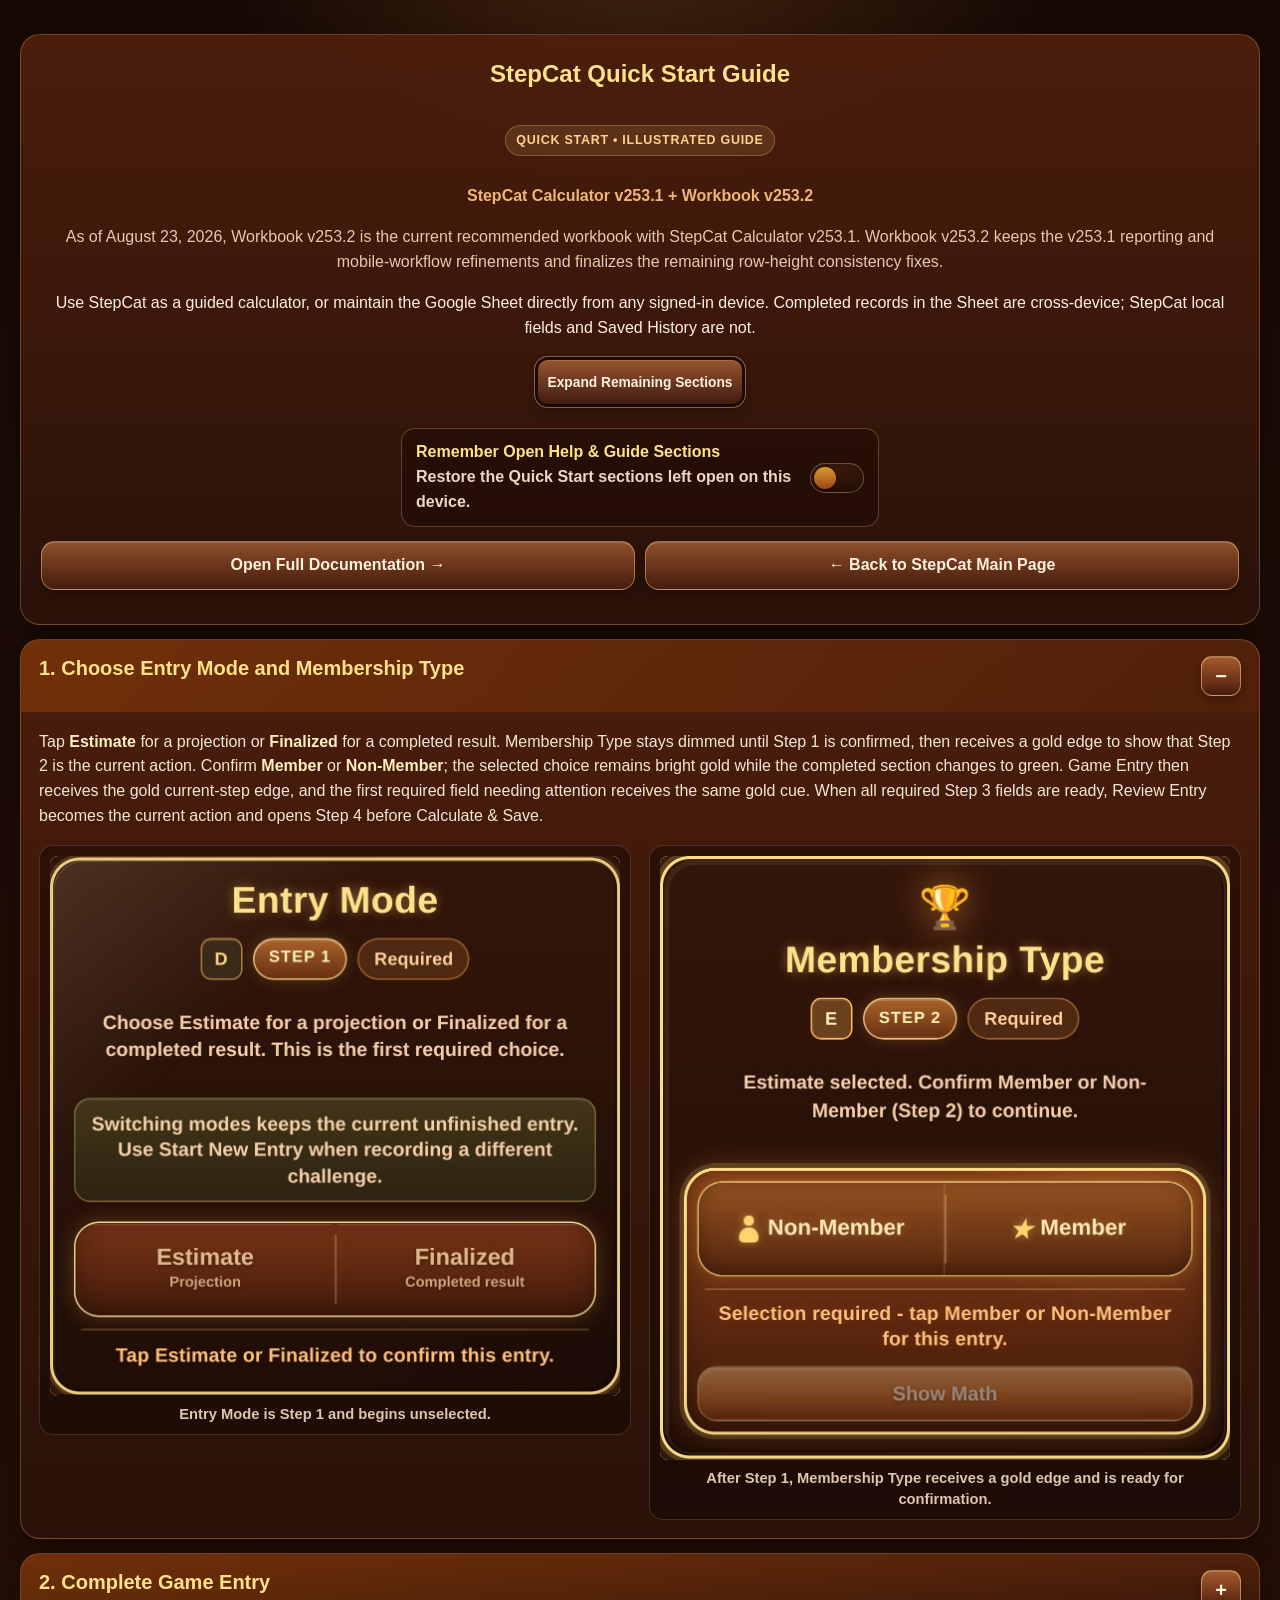
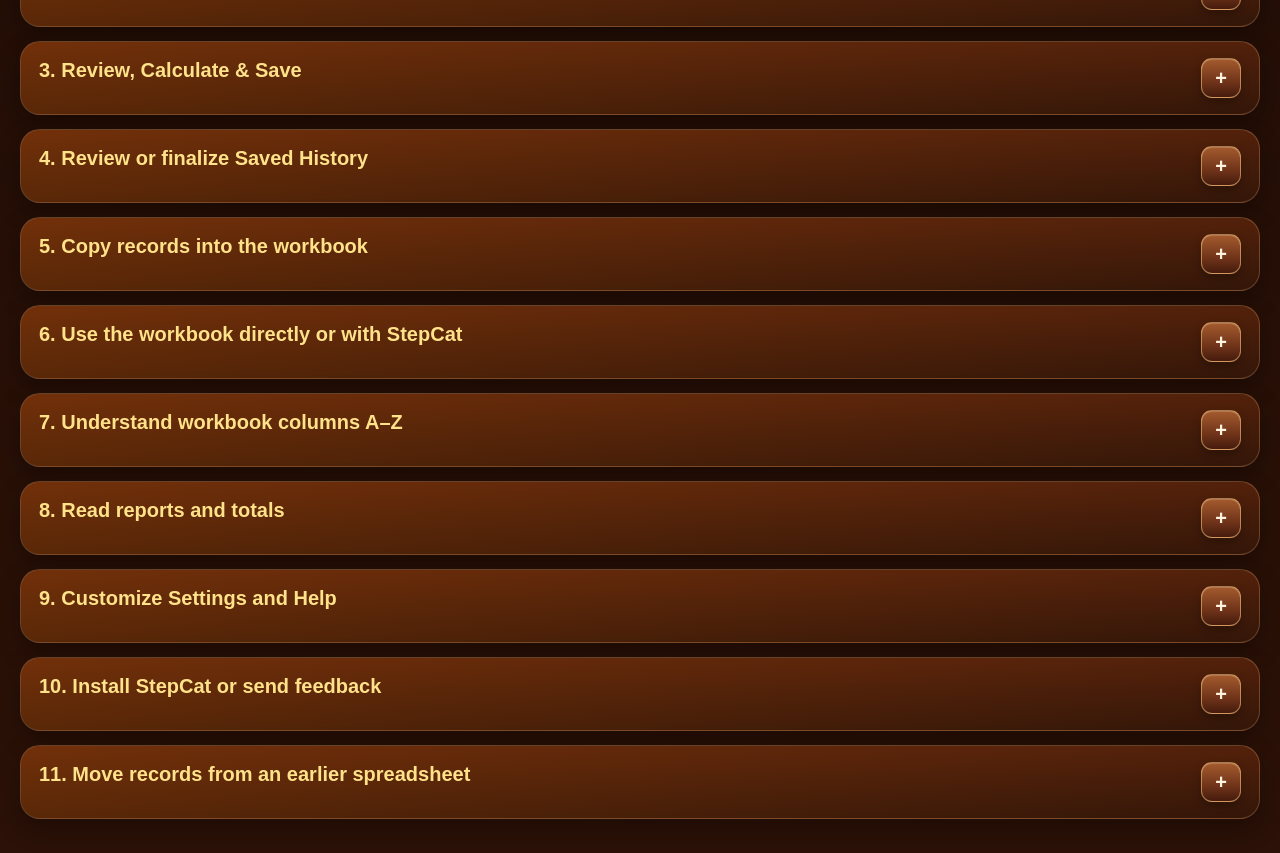
==== quick-start-guide.html @ 835cf322 "Add files via upload" ====
<!DOCTYPE html>

<html lang="en"><head><meta charset="utf-8"/><meta content="width=device-width,initial-scale=1" name="viewport"/><meta content="#1b0b05" name="theme-color"/><title>StepCat Quick Start Guide — Calculator v253.1 + Workbook v253.2</title><style>
:root{--bg:#160904;--panel:#2a1209;--panel2:#401b0b;--accent:#ff9d3c;--gold:#ffe28a;--text:#fff0df;--muted:#efd5c2;--line:rgba(255,190,120,.28);--blue:#173a61;--green:#1f6f45;--red:#7b241d}
*{box-sizing:border-box}html{scroll-behavior:smooth}body{margin:0;background:radial-gradient(circle at 50% -120px,rgba(255,157,60,.2),transparent 420px),linear-gradient(180deg,#160904,#2b1107);color:var(--text);font-family:Arial,sans-serif;line-height:1.55}.wrap{max-width:1000px;margin:auto;padding:20px}.hero,.card,.guide-section{background:linear-gradient(180deg,rgba(78,31,12,.94),rgba(42,18,9,.98));border:1px solid var(--line);border-radius:20px;margin:14px 0;box-shadow:0 10px 24px rgba(0,0,0,.3)}.hero,.card{padding:20px}.hero{text-align:center}.version{color:var(--accent);font-weight:900}.document-kind{display:inline-block;padding:5px 10px;border:1px solid rgba(255,205,135,.28);border-radius:999px;color:#ffd28d;background:rgba(255,205,135,.12);font-weight:900;text-transform:uppercase;letter-spacing:.06em;font-size:.78rem}h1,h2,h3{color:var(--gold);margin-top:0}h2{scroll-margin-top:12px}.note,.warning,.success{padding:12px 14px;border-radius:12px;margin:12px 0}.note{background:rgba(23,58,97,.72);border-left:4px solid #6fb4ff}.warning{background:rgba(123,36,29,.58);border-left:4px solid #ff8877}.success{background:rgba(31,111,69,.55);border-left:4px solid #6ed89d}.controls{display:flex;gap:10px;flex-wrap:wrap;margin:12px 0}.button,a.button{display:inline-block;border:0;border-radius:14px;padding:11px 16px;background:linear-gradient(180deg,#ffb04d,#c95b05);color:#211006;font-weight:900;text-decoration:none;cursor:pointer}.guide-section{overflow:hidden}.guide-section>summary{list-style:none;cursor:pointer;padding:16px 18px;color:var(--gold);font-weight:900;font-size:1.25rem;background:linear-gradient(90deg,rgba(201,91,5,.3),rgba(201,91,5,.06));display:flex;justify-content:space-between;gap:12px}.guide-section>summary::-webkit-details-marker{display:none}.guide-section>summary:after{content:'+';font-size:1.6rem}.guide-section[open]>summary:after{content:'−'}.section-body{padding:18px}.shots{display:grid;grid-template-columns:repeat(2,minmax(0,1fr));gap:18px;align-items:start}.shots.one{grid-template-columns:1fr}.figure{margin:0;text-align:center;background:rgba(15,6,3,.45);border:1px solid rgba(255,190,120,.18);border-radius:14px;padding:10px;break-inside:avoid}.figure img{display:block;max-width:100%;height:auto;max-height:760px;object-fit:contain;margin:auto;border-radius:8px;background:#fff}.figure.wide img{width:100%;max-height:none}.figure figcaption{margin-top:8px;color:var(--gold);font-weight:800}.toc{columns:2;column-gap:32px}.toc a{color:var(--gold)}.small{font-size:.92rem;color:var(--muted)}code{background:#140704;padding:2px 5px;border-radius:5px}table{width:100%;border-collapse:collapse;margin:12px 0}th,td{border:1px solid rgba(255,190,120,.25);padding:9px;vertical-align:top}th{background:#4a2110;color:var(--gold)}
@media(max-width:700px){.wrap{padding:12px}.hero,.card{padding:15px}.shots,.toc{grid-template-columns:1fr;columns:1}.section-body{padding:14px}.guide-section>summary{font-size:1.08rem}}
@media print{body{background:#fff;color:#211006}.wrap{max-width:none;padding:0}.hero,.card,.guide-section{background:#fff;color:#211006;border:0;box-shadow:none;border-radius:0}.guide-section{display:block;break-before:page}.guide-section>summary{background:#fff4e4;color:#9a4300}.guide-section:not([open])>.section-body{display:block}.figure{background:#fff;border-color:#bbb}.figure figcaption,h1,h2,h3{color:#9a4300}.button,.controls{display:none}.note,.warning,.success{color:#211006}.figure img{max-height:6.6in}}

.guide-progress-toggle{display:flex;align-items:center;justify-content:space-between;gap:12px;max-width:520px;margin:14px auto 0;padding:11px 14px;border:1px solid rgba(255,190,120,.28);border-radius:14px;background:rgba(30,12,6,.58);color:var(--muted);font-weight:800;text-align:left}.guide-progress-toggle input{position:absolute;opacity:0;pointer-events:none}.guide-progress-switch{position:relative;flex:0 0 54px;height:30px;border-radius:999px;background:#35180f;border:1px solid rgba(255,190,120,.32);box-shadow:inset 0 2px 5px rgba(0,0,0,.45)}.guide-progress-switch:after{content:"";position:absolute;top:3px;left:3px;width:22px;height:22px;border-radius:50%;background:linear-gradient(180deg,#ffe8a8,#df8a29);transition:left .18s ease}.guide-progress-toggle input:checked+.guide-progress-switch{background:#1f6f45}.guide-progress-toggle input:checked+.guide-progress-switch:after{left:27px}.guide-progress-label{flex:1}.guide-progress-label strong{display:block;color:var(--gold)}
</style><style id="stepcat-r50-guide-controls">.guide-control-groups{display:grid;gap:10px;margin:14px 0}.section-controls,.document-navigation{display:grid;grid-template-columns:repeat(2,minmax(0,1fr));gap:10px}.guide-control-groups .button{width:100%;color:#fff0df;text-align:center;box-shadow:inset 0 1px 0 rgba(255,255,255,.15),0 5px 11px rgba(0,0,0,.24)}.guide-control-groups .guide-action{background:linear-gradient(180deg,#b86631,#7b3c1d 60%,#54250f)}.guide-control-groups .nav-button{background:linear-gradient(180deg,#8d502b,#633018 60%,#431d0d);border:1px solid rgba(255,196,126,.48)}@media(max-width:560px){.section-controls,.document-navigation{grid-template-columns:1fr}}</style><style>.image-load-warning{padding:18px;margin:8px 0;border:1px solid #c05c36;border-radius:10px;background:#fff2e8;color:#64230e;font-weight:800;text-align:left}</style><style id="stepcat-r50-semantic-formatting">.note,.tip,.important,.warning,.success{padding:12px 14px;border-radius:12px;margin:12px 0;border-left:4px solid #6fb4ff;background:rgba(23,58,97,.72)}.tip,.important{border-left-color:#ffd66f;background:rgba(111,67,16,.48)}.warning{border-left-color:#ff8877;background:rgba(123,36,29,.58)}.success{border-left-color:#6ed89d;background:rgba(31,111,69,.55)}.note::before,.tip::before,.important::before,.warning::before,.success::before{display:block;margin:0 0 4px;font-size:10px;font-weight:900;letter-spacing:.08em;text-transform:uppercase}.note::before{content:"Information";color:#bdddff}.tip::before{content:"Tip";color:#ffe28a}.important::before{content:"Important";color:#ffe28a}.warning::before{content:"Warning";color:#ffb0a5}.success::before{content:"Success";color:#9ff0bc}.card>h2,.guide-section>summary{line-height:1.28}.section-body>p:first-child,.card>h2+p{margin-top:0}ul,ol{padding-left:1.4rem}li+li{margin-top:.35rem}</style><style id="stepcat-r50-guide-color-balance">.section-body{color:#f7e9dc}.section-body h3{color:#e9a66f;font-size:1.12rem;line-height:1.35;margin:22px 0 10px}.figure figcaption{color:#dfc5b0;font-weight:700;font-size:.92rem;line-height:1.4}.section-body p,.section-body li{color:#f5e6d8}.section-body strong{color:#fff0c2}.note strong,.tip strong,.important strong,.warning strong,.success strong{color:inherit}.release-date-note{color:#e5c9b2!important}.version{color:#eeb578!important}</style><style id="stepcat-r50-final-guide-control-polish">.section-controls{display:grid!important;grid-template-columns:1fr 1fr!important;gap:0!important;max-width:480px!important;margin:0 auto!important;padding:3px!important;border:1px solid rgba(255,196,126,.48)!important;border-radius:14px!important;background:rgba(29,12,6,.72)!important;box-shadow:inset 0 2px 5px rgba(0,0,0,.42),0 4px 9px rgba(0,0,0,.2)!important;overflow:hidden!important}.section-controls .guide-action{min-height:40px!important;padding:8px 10px!important;border-radius:10px!important;background:linear-gradient(180deg,rgb(154,84,45),rgb(98,49,29) 62%,rgb(62,29,18))!important;font-size:.86rem!important}.section-controls .guide-action+.guide-action{border-left:1px solid rgba(255,210,150,.34)!important}.guide-section>summary:after{display:grid!important;place-items:center!important;flex:0 0 38px!important;width:38px!important;height:38px!important;border:1px solid rgba(255,205,134,.54)!important;border-radius:11px!important;background:linear-gradient(180deg,rgb(164,91,45),rgb(111,51,25) 62%,rgb(69,27,13))!important;color:rgb(255,243,223)!important;font-size:20px!important;line-height:1!important;box-shadow:inset 0 1px 0 rgba(255,255,255,.17),0 4px 8px rgba(0,0,0,.26)!important}.note,.tip,.important,.warning,.success{border:3px solid!important;box-shadow:inset 0 1px 0 rgba(255,255,255,.08),inset 0 -1px 0 rgba(24,18,8,.40),0 4px 9px rgba(0,0,0,.22)!important}.note{border-color:rgb(111,180,255)!important}.tip,.important{border-color:rgb(255,214,111)!important}.warning{border-color:rgb(255,136,119)!important}.success{border-color:rgb(110,216,157)!important}@media(max-width:560px){.section-controls{grid-template-columns:1fr 1fr!important}.section-controls .guide-action{font-size:.78rem!important;padding:8px 6px!important}}</style><style id="stepcat-r50-mobile-document-containment">html,body{width:100%;max-width:100%;overflow-x:hidden}.wrap,.hero,.card,.guide-section,.section-body,.shots,.figure{min-width:0;max-width:100%}.figure img{width:auto!important;max-width:100%!important;height:auto!important}.button,.nav-button,summary,p,li,figcaption{overflow-wrap:anywhere}@media(max-width:560px){.wrap{width:100%;padding-left:10px!important;padding-right:10px!important}.figure{padding:8px!important}}</style></head><body><main class="wrap"><section class="hero"><h1>StepCat Quick Start Guide</h1><p class="document-kind">Quick Start • Illustrated Guide</p><p class="version">StepCat Calculator v253.1 + Workbook v253.2</p><p class="release-date-note">As of August 23, 2026, Workbook v253.2 is the current recommended workbook with StepCat Calculator v253.1. Workbook v253.2 keeps the v253.1 reporting and mobile-workflow refinements and finalizes the remaining row-height consistency fixes.</p><p>Use StepCat as a guided calculator, or maintain the Google Sheet directly from any signed-in device. Completed records in the Sheet are cross-device; StepCat local fields and Saved History are not.</p><div class="guide-control-groups"><div aria-label="Guide section controls" class="section-controls"><button class="button guide-action" id="expandAll">Expand Sections</button><button class="button guide-action" id="collapseAll">Collapse Sections</button></div><div aria-label="Guide navigation" class="document-navigation"><a class="button nav-button" href="/standalone">Open Full Documentation →</a><a class="button nav-button" href="/" target="_top">← Back to StepCat Main Page</a></div></div><label class="guide-progress-toggle"><span class="guide-progress-label"><strong>Remember Open Help &amp; Guide Sections</strong><span>Restore the Quick Start sections left open on this device.</span></span><input id="rememberProgress" type="checkbox"/><span aria-hidden="true" class="guide-progress-switch"></span></label></section>
<details class="guide-section" id="quick-1" open=""><summary>1. Choose Entry Mode and Membership Type</summary><div class="section-body"><p>Tap <strong>Estimate</strong> for a projection or <strong>Finalized</strong> for a completed result. Membership Type stays dimmed until Step 1 is confirmed, then receives a gold edge to show that Step 2 is the current action. Confirm <strong>Member</strong> or <strong>Non-Member</strong>; the selected choice remains bright gold while the completed section changes to green. Game Entry then receives the gold current-step edge, and the first required field needing attention receives the same gold cue. When all required Step 3 fields are ready, Review Entry becomes the current action and opens Step 4 before Calculate & Save.</p><div class="shots"><figure class="figure"><img alt="Entry Mode is Step 1 and begins unselected." src="./images/01-game-record-information.jpg?v=2532final"/><figcaption>Entry Mode is Step 1 and begins unselected.</figcaption></figure><figure class="figure"><img alt="Membership Type is Step 2 and confirms Member or Non-Member." src="./images/02-membership-confirmation.jpg?v=2532final"/><figcaption>After Step 1, Membership Type receives a gold edge and is ready for confirmation.</figcaption></figure></div></div></details><details class="guide-section" id="quick-2"><summary>2. Complete Game Entry</summary><div class="section-body"><p>Step 3 keeps the familiar labeled inputs while reducing phone scrolling. Type only the values shown on the game platform; no field names, tab characters, or specially formatted text are required.</p><ul><li><strong>Game Details:</strong> Game Name, Start Date, End Date, Payment / Record Type, Notes, and Copied Date Format.</li><li><strong>Calculation Information:</strong> Gross Pot, Entry Fee, Eligible Players, and Total Players.</li><li><strong>Final Result:</strong> Final Earned / Chips and Disqualified status for Finalized entries. Estimates require no final amount.</li></ul><p class="note">These are subsections of Step 3, not additional numbered workflow steps. A subsection stays open while you work. StepCat does not automatically scroll or open the keyboard as you make Step 1 and Step 2 choices. Choose Continue when you are ready to collapse the current subsection and open the next one. Normal progression changes the visible section in place without automatically scrolling or opening the keyboard. Use the <strong>Guided Sections | Show All Fields</strong> switch whenever you want every Step 3 field visible together. Continue buttons appear only in Guided Sections; Show All Fields uses scrolling and Review Entry as the next action.</p><div class="shots"><figure class="figure"><img alt="Game Details filled with a current Estimate example." src="./images/03-filled-record-details.jpg?v=2532final"/><figcaption>Game Details with current dates, record type, and copy format.</figcaption></figure><figure class="figure"><img alt="Calculation Information filled for the same Estimate example." src="./images/04-calculation-information.jpg?v=2532final"/><figcaption>Calculation Information for the same Estimate.</figcaption></figure></div><h3>Finalized entries: complete Final Result</h3><p>In Finalized mode, the disqualification control appears immediately before Final Earned / Chips. It uses three explicit states: dim gray when unavailable, muted amber when available but off, and red when Disqualified is selected. Turning it on sets Final Earned to 0.00 and locks the field until switched off.</p><div class="shots"><figure class="figure"><img alt="Finalized status control and required Final Earned field." src="./images/05-final-earned-requirement.jpg?v=2530r16"/><figcaption>Finalized status control and required Final Earned field.</figcaption></figure><figure class="figure"><img alt="Final Earned entered for a normal finalized result." src="./images/07-final-earned-entered.jpg?v=2530r16"/><figcaption>Final Earned entered for a normal finalized result.</figcaption></figure></div></div></details><details class="guide-section" id="quick-3"><summary>3. Review, Calculate &amp; Save</summary><div class="section-body"><p>When the required Step 3 values are ready, choose <strong>Review Entry</strong>. Step 4 presents Entry Mode, Membership Type, Game Details, Calculation Information, Final Result together, including Notes and Copied Date Format before anything is saved. Opening the review does not automatically focus a field or open the mobile keyboard.</p><p>Choose <strong>Edit</strong> beside any review group to return to the exact Step 3 subsection. Choose <strong>Continue Editing</strong> to close the review without saving and return to Game Entry.</p><p class="note">Calculate &amp; Save appears inside the review so a Saved History record is not created until the user has inspected the completed entry.</p><h3>Calculate, save, or begin a new entry</h3><p>After reviewing Step 4, choose <strong>Calculate &amp; Save</strong> to validate the entry and store one result. A successful save keeps the completed fields visible for review during the current session while removing them from unfinished-draft recovery. Use <strong>View Saved Result</strong> to open the newest history card, <strong>Undo Last Save</strong> to remove that newest record, or <strong>Start New Entry</strong> when you are ready to reset the form.</p><p>Use <strong>Clear Game Entry</strong> at the bottom of Step 3 when needed. <strong>Restore Cleared Fields</strong> appears in the same location after clearing.</p><p class="note"><strong>Device storage:</strong> StepCat Saved History, settings, and unfinished fields remain in the current browser/device and do not transfer automatically.</p><div class="shots one"><figure class="figure"><img alt="Review Entry and Calculate and Save reference." src="./images/08-calculate-and-save.jpg?v=2532final"/><figcaption>Review Entry appears before Calculate &amp; Save.</figcaption></figure></div></div></details><details class="guide-section" id="quick-4"><summary>4. Review or finalize Saved History</summary><div class="section-body"><p>Estimate cards show projected earnings while Accounting Result and ROI remain N/A. Each record receives a permanent non-editable <strong>SC-####</strong> Record ID. History cards use green for Profit, amber for Draw, red for Loss or Disqualification, blue for Estimate, and teal for Free Game results. The Result Color Guide beside Saved History writes out the same key, and every card also names its result. Tap <strong>Finalize This Estimate</strong> when the game ends; StepCat updates that same record and keeps its ID and history position.</p><div class="shots"><figure class="figure"><img alt="Estimate card with projection and Finalize This Estimate." src="./images/09-newest-saved-result.jpg?v=2530r16"/><figcaption>Estimate card with projection and Finalize This Estimate.</figcaption></figure><figure class="figure"><img alt="Finalize This Estimate dialog." src="./images/27-finalize-this-estimate.jpg?v=2530r16"/><figcaption>Finalize This Estimate dialog.</figcaption></figure><figure class="figure"><img alt="The same history record updated to Finalized." src="./images/10-saved-history-card.jpg?v=2530r16"/><figcaption>The same history record updated to Finalized.</figcaption></figure></div></div></details><details class="guide-section" id="quick-5"><summary>5. Copy records into the workbook</summary><div class="section-body"><p><strong>The calculator is optional.</strong> The Google Sheet can be maintained directly on a phone, tablet, or computer. Enter or paste A–M, leave N–Z untouched, and the workbook calculates its own results and reports.</p><p class="note"><strong>Switching devices:</strong> open the same Google Sheet through the same Google account. Only records already entered in the Sheet are available on the other device; an unfinished StepCat form and local Saved History are not transferred.</p><p>Tap <strong>Copy This Sheet Row</strong>, open Game Records, select the first empty cell in column A, and paste. Copy All Sheet Rows transfers all saved A–M records without a header row because row 4 already contains workbook headers.</p><div class="shots"><figure class="figure"><img alt="Copy This Sheet Row and Finalize This Estimate actions." src="./images/11-copy-sheet-row.jpg?v=2530r16"/><figcaption>Copy This Sheet Row and Finalize This Estimate actions.</figcaption></figure><figure class="figure"><img alt="Copy confirmation and Saved History context." src="./images/12-sheet-row-copied.jpg?v=2530r16"/><figcaption>Copy confirmation and Saved History context.</figcaption></figure><figure class="figure"><img alt="Saved History copy guidance followed by Restore History and Clear History maintenance controls." src="./images/33-saved-history-actions.jpg?v=2530r16"/><figcaption>Copy All Sheet Rows remains primary; Restore History and Clear History follow the copy guidance.</figcaption></figure></div><p class="warning"><strong>Paste in A–M only.</strong> Never overwrite formula columns N–Z.</p></div></details><details class="guide-section" id="quick-6"><summary>6. Use the workbook directly or with StepCat</summary><div class="section-body"><p><strong>Use one Google Sheets copy:</strong> open Workbook v253.2 from Help &amp; Resources, make your own editable copy if desired, then open that same Sheet from any device signed into the same Google account. Workbook v253.2 is self-contained and can be used with or without StepCat.</p><p>The workbook uses the app palette while preserving spreadsheet cues: pale gold/cream for user input, blue-gray for protected formulas, green for Profit, gray for Draw, blue for Estimate, yellow for Free Game, and red for losses or warnings.</p><div class="shots"><figure class="figure wide"><img alt="Upper Instructions sheet with consistent coded rows." src="./images/13-workbook-instructions.jpg?v=2532final"/><figcaption>Upper Instructions sheet with consistent coded rows.</figcaption></figure><figure class="figure wide"><img alt="Carryover alternative section in the lower Instructions sheet." src="./images/13-workbook-instructions-lower.jpg?v=2532final"/><figcaption>Lower Instructions sheet showing the Carryover alternative and its safeguards.</figcaption></figure></div></div></details><details class="guide-section" id="quick-7"><summary>7. Understand workbook columns A–Z</summary><div class="section-body"><p>Enter or paste records in <strong>A–M</strong>. Protected formulas calculate <strong>N–Z</strong> automatically. The workbook has 500 active record positions, normally rows 5–504. On mobile, you may insert a whole worksheet row where a record belongs and enter or paste A–M; the red boundary moves down temporarily. Afterward, delete the same number of unused blank rows immediately above the boundary so it returns to row 505. Never delete the red boundary itself. This direct-entry workflow is the workbook's normal independent operating mode; StepCat simply prepares the same A–M inputs for you. For special rows, use <strong>Free Game / Chips</strong> or <strong>Subscription / Membership Fee</strong> in Payment / Record Type.</p><div class="shots"><figure class="figure wide"><img alt="Game Records input columns A–M." src="./images/14-game-records-top.jpg?v=2532final"/><figcaption>Game Records input columns A–M.</figcaption></figure><figure class="figure wide"><img alt="Protected formula columns N–Z." src="./images/16-formula-columns.jpg?v=2532final"/><figcaption>Protected formula columns N–Z.</figcaption></figure><figure class="figure wide"><img alt="Record Review with clear Complete or Needs Info status." src="./images/17-record-review-totals.jpg?v=2530r16"/><figcaption>Record Review with clear Complete or Needs Info status.</figcaption></figure></div></div></details><details class="guide-section" id="quick-8"><summary>8. Read reports and totals</summary><div class="section-body"><p>Summary gives exact Profit, Draw, and Disqualified counts, excludes subscriptions from Games by Result, and tracks membership fees separately. Game Comparisons separates completed paid games from Estimates, Free Games, and subscriptions. Best Results now shows meaningful high/low and record extremes for profit, positive ROI, elimination rate, challenge length, player fields, Gross Pot, and Free Game chips; genuine 0% elimination rates are eligible.</p><div class="shots"><figure class="figure wide"><img alt="Summary dashboard with exact counts and financial totals." src="./images/20-summary.jpg?v=2532final"/><figcaption>Summary dashboard with exact counts and financial totals.</figcaption></figure><figure class="figure wide"><img alt="Exact Games by Result tally." src="./images/21-summary-tally.jpg?v=2532final"/><figcaption>Exact Games by Result tally.</figcaption></figure><figure class="figure wide"><img alt="Member vs Non-Member performance with separate non-game counts." src="./images/22-game-comparisons.jpg?v=2530r16"/><figcaption>Member vs Non-Member performance with separate non-game counts.</figcaption></figure><figure class="figure wide"><img alt="Best Results with readable blank states." src="./images/23-best-results.jpg?v=2532final"/><figcaption>Best Results with readable blank states.</figcaption></figure></div></div></details><details class="guide-section" id="quick-9"><summary>9. Customize Settings and Help</summary><div class="section-body"><p>Each Quick Explanation header includes a short helper line, followed by Expand All and Collapse All controls. Settings changes save automatically. Restore Defaults replaces saved preferences with StepCat’s original settings, including Haptic Feedback set to Low. It does not delete Saved History, current entry information, or spreadsheet records. Section Display, Starting State, Entry Preferences, Help &amp; Guides, Haptic Feedback, and Help &amp; Feedback are grouped separately. Every setting that needs explanation includes an information button. Informational popups use one large Close button. Default-open settings apply when StepCat starts or refreshes without overriding a drawer the user manually opened or collapsed during the current session. Help also explains that StepCat data is device-local and that the Google Sheet is the cross-device record.</p><div class="shots"><figure class="figure"><img alt="Settings Page Sections and Starting State." src="./images/24-settings-page-sections.jpg?v=2532final"/><figcaption>Page Sections &amp; Starting State controls.</figcaption></figure><figure class="figure"><img alt="Settings Entry Preferences and safeguards." src="./images/24-settings-panel.jpg?v=2532final"/><figcaption>Entry Preferences includes Remember Game Entry Layout.</figcaption></figure><figure class="figure"><img alt="Settings Help and Guides, Haptic Feedback, and Restore Defaults." src="./images/24-settings-lower.jpg?v=2532final"/><figcaption>Help &amp; Guides, Haptic Feedback, and Restore Defaults.</figcaption></figure><figure class="figure"><img alt="Quick Explanations overview." src="./images/25-help-main.jpg?v=2532final"/><figcaption>Quick Explanations overview.</figcaption></figure><figure class="figure"><img alt="Help and Resources Guides and Workbook controls." src="./images/26-help-guides-downloads.jpg?v=2532final"/><figcaption>Guides &amp; Workbook, including the current Google Sheets copy and downloadable guides.</figcaption></figure></div></div></details><details class="guide-section" id="quick-10"><summary>10. Install StepCat or send feedback</summary><div class="section-body"><p>Write Feedback is available in the main-page footer, Settings, and Help. The compact Install StepCat prompt reports whether installation is available. Don’t Show Again saves that choice on the current browser and device; Show Installation Prompt in Settings restores it. Installed-app mode keeps the prompt hidden. Its mahogany-brown information button opens a compact dialog explaining Add to Home Screen and shortcut alternatives. Use the large Close button to return to the same place on the main page. Installation must be tested from the hosted page. Feedback prepares a message for the user’s email app.</p><div class="shots"><figure class="figure"><img alt="State-aware Install StepCat card with contextual information." src="./images/28-install-stepcat-card.jpg?v=2530r16"/><figcaption>State-aware Install StepCat card with contextual information.</figcaption></figure><figure class="figure"><img alt="Compact Install information dialog with one large Close control." src="./images/34-install-information-dialog.jpg?v=2530r16"/><figcaption>Close the compact Install information dialog to remain on the main page.</figcaption></figure><figure class="figure"><img alt="Android Chrome installation or shortcut menu." src="./images/29-android-chrome-install-menu.jpg?v=2530r16"/><figcaption>Android Chrome installation or shortcut menu.</figcaption></figure><figure class="figure"><img alt="Android installation confirmation." src="./images/31-android-install-dialog.jpg?v=2530r16"/><figcaption>Android installation confirmation.</figcaption></figure><figure class="figure"><img alt="StepCat installed on an Android home screen." src="./images/32-stepcat-home-screen-icon.jpg?v=2530r16"/><figcaption>StepCat installed on an Android home screen.</figcaption></figure><figure class="figure"><img alt="Feedback dialog." src="./images/18-feedback-dialog.jpg?v=2530r16"/><figcaption>Feedback dialog.</figcaption></figure><figure class="figure"><img alt="Prepared feedback email." src="./images/19-feedback-email-prepared.jpg?v=2530r16"/><figcaption>Prepared feedback email.</figcaption></figure></div></div></details><details class="guide-section" id="quick-11"><summary>11. Move records from an earlier spreadsheet</summary><div class="section-body"><p>Copy from <strong>A5 through your last actual record row</strong> and paste into <strong>A5</strong> of Workbook v253.2. For example, if row 198 is your last record, copy <strong>A5:M198</strong>. You do not need to copy unused yellow rows down to the red boundary. Include any blank rows that occur between existing records so their order is preserved. Existing records do not need to be retyped.</p><p><strong>Computer:</strong> use Paste special → Values only. <strong>Phone or tablet:</strong> regular Paste is acceptable when only A–M are copied. Minor appearance differences can be corrected later.</p><p class="warning">Do not copy N–Z, headers, entire rows, entire sheets, reports, or charts.</p><div class="shots one"><figure class="figure"><img alt="Previous v253.1 What’s New release notice, retained as a layout reference." src="./images/whats-new-v2531-expanded.jpg?v=2532final"/><figcaption>The August 23 Workbook v253.2 update finalizes the workbook while preserving the v253.1 reporting and mobile-workflow changes.</figcaption></figure></div><div class="shots one"><figure class="figure"><img alt="Move Existing Records dialog with A5:M transfer guidance." src="./images/35-move-existing-records.jpg?v=2532final"/><figcaption>Previous v253.1 Move Existing Records screenshot shown for control/layout reference; the current dialog points to Workbook v253.2 and keeps the same A5:M safety rule.</figcaption></figure></div><h3>Release Note</h3><p><strong>As of August 23, 2026, Workbook v253.2 is recommended with StepCat Calculator v253.1.</strong> It retains the August 11 row/formula safeguards and adds the documented mobile boundary workflow, shorter special record labels, alignment refinements, and expanded Best Results reporting. <strong>Earlier corrected workbooks can continue to perform the core calculations, so migration is not mandatory solely because Workbook v253.2 exists.</strong></p><p>If your workbook predates the August 11 corrections, shows formula/reference problems, or you want the finalized v253.2 presentation, open Workbook v253.2 and transfer A5:M only through the last actual record row. Unused yellow rows down to the red boundary do not need to be copied. No Carryover is needed merely to update; use Carryover only when all 500 active record positions are actually filled.</p><p><strong>Cross-device note:</strong> the workbook may be maintained directly through Google Sheets. StepCat itself does not synchronize Saved History or unfinished fields between devices.</p></div></details></main><script id="stepcat-guide-image-check">(function(){function mark(img){img.style.display="none";var box=document.createElement("div");box.className="image-load-warning";box.textContent="Illustration could not be loaded. Re-upload the complete images folder beside index.html, then refresh this guide.";img.parentNode.insertBefore(box,img.nextSibling);}document.querySelectorAll("img").forEach(function(img){img.addEventListener("error",function(){mark(img);},{once:true});});})();</script><script>(function(){
  const details=[...document.querySelectorAll('.guide-section')];
  const remember=document.getElementById('rememberProgress');
  const progressKey='stepcat_quick_guide_progress_v253';
  const settingsKey='stepcat_clean_settings';
  function readSettings(){try{return Object.assign({},JSON.parse(localStorage.getItem(settingsKey)||'{}'));}catch(e){return {};}}
  function rememberEnabled(){return readSettings().rememberGuideProgress===true;}
  function saveSetting(enabled){const settings=readSettings();settings.rememberGuideProgress=!!enabled;try{localStorage.setItem(settingsKey,JSON.stringify(settings));}catch(e){}}
  function saveOpenSections(){try{if(rememberEnabled())localStorage.setItem(progressKey,JSON.stringify(details.filter(d=>d.open).map(d=>d.id)));else localStorage.removeItem(progressKey);}catch(e){}}
  try{remember.checked=rememberEnabled();if(remember.checked){const ids=JSON.parse(localStorage.getItem(progressKey)||'[]');details.forEach(d=>d.open=ids.includes(d.id));}}catch(e){}
  const toggleAll=document.getElementById('expandAll');
  const oldCollapse=document.getElementById('collapseAll');
  if(oldCollapse)oldCollapse.remove();
  toggleAll.id='toggleAllSections';
  const controls=toggleAll.closest('.section-controls');if(controls)controls.style.setProperty('grid-template-columns','1fr','important');
  const group=toggleAll.closest('.guide-control-groups'),nav=group&&group.querySelector('.document-navigation'),rememberLabel=remember.closest('.guide-progress-toggle');
  if(group&&nav&&rememberLabel)group.insertBefore(rememberLabel,nav);
  if(nav){const back=[...nav.querySelectorAll('a')].find(a=>a.getAttribute('href')==='./index.html');if(back)nav.insertBefore(back,nav.firstElementChild);}
  function syncToggle(){const openCount=details.filter(d=>d.open).length;const allOpen=openCount===details.length;toggleAll.textContent=allOpen?'Collapse All Sections':(openCount?'Expand Remaining Sections':'Expand All Sections');toggleAll.setAttribute('aria-pressed',allOpen?'true':'false');}
  details.forEach(d=>d.addEventListener('toggle',()=>{saveOpenSections();syncToggle();}));
  remember.addEventListener('change',()=>{saveSetting(remember.checked);saveOpenSections();});
  toggleAll.onclick=()=>{const allOpen=details.every(d=>d.open);details.forEach(d=>d.open=!allOpen);saveOpenSections();syncToggle();};
  if(location.hash){const t=document.querySelector(location.hash);if(t&&t.tagName==='DETAILS')t.open=true;}
  syncToggle();
})();</script>
<script id="stepcat-offline-installation-guide-note">
document.addEventListener("DOMContentLoaded",function(){
  const section=document.querySelector("#quick-10 .section-body");
  if(!section||section.querySelector(".offline-installation-note"))return;
  const note=document.createElement("p");
  note.className="note offline-installation-note";
  note.innerHTML="<strong>Offline use:</strong> Install StepCat while connected. After the initial download, the calculator, Saved History, Settings, Help, and cached guides load from the device. Internet is still required for installation and updates, Google Sheets, file downloads, feedback email, and external links. When online, the browser may briefly check for an update. Saved History remains device-local and can be removed by clearing app or site data, so add completed records to the Google Sheet for durable cross-device storage.";
  const firstParagraph=section.querySelector("p");
  if(firstParagraph)firstParagraph.insertAdjacentElement("afterend",note);else section.prepend(note);
});
</script>
<style id="stepcat-r52-guide-controls">.section-preferences{display:grid;gap:8px}.section-controls{grid-template-columns:1fr!important;max-width:520px!important}.section-controls .guide-action{min-height:44px!important;font-size:.86rem!important}.document-navigation{margin-top:4px}.guide-progress-toggle{max-width:520px;margin:10px auto 0}.guide-progress-switch{background:linear-gradient(180deg,#3d1a0c,#251005)!important;border-color:rgba(255,190,120,.34)!important;box-shadow:inset 0 0 8px rgba(0,0,0,.35)!important}.guide-progress-switch:after{background:linear-gradient(180deg,#d99a31,#9d4515)!important;box-shadow:0 1px 2px rgba(0,0,0,.34)!important;transition:transform .18s ease,background .18s ease,box-shadow .18s ease!important}.guide-progress-toggle input:checked+.guide-progress-switch{background:linear-gradient(180deg,#7a3510,#4d1c08)!important;border-color:rgba(255,212,111,.78)!important;box-shadow:0 0 12px rgba(255,157,60,.30),inset 0 0 8px rgba(0,0,0,.24)!important}.guide-progress-toggle input:checked+.guide-progress-switch:after{left:3px!important;transform:translateX(24px);background:linear-gradient(180deg,#ffe28a,#d86f15)!important;box-shadow:0 0 9px rgba(255,212,111,.55),0 1px 2px rgba(0,0,0,.34)!important}@media(max-width:560px){.section-controls{grid-template-columns:1fr!important}.section-controls .guide-action{font-size:.82rem!important;padding:9px 8px!important}}</style></body></html><!-- Workbook v253.2 is current; transfer older Game Records A:M using Paste special > Values only on a computer. -->
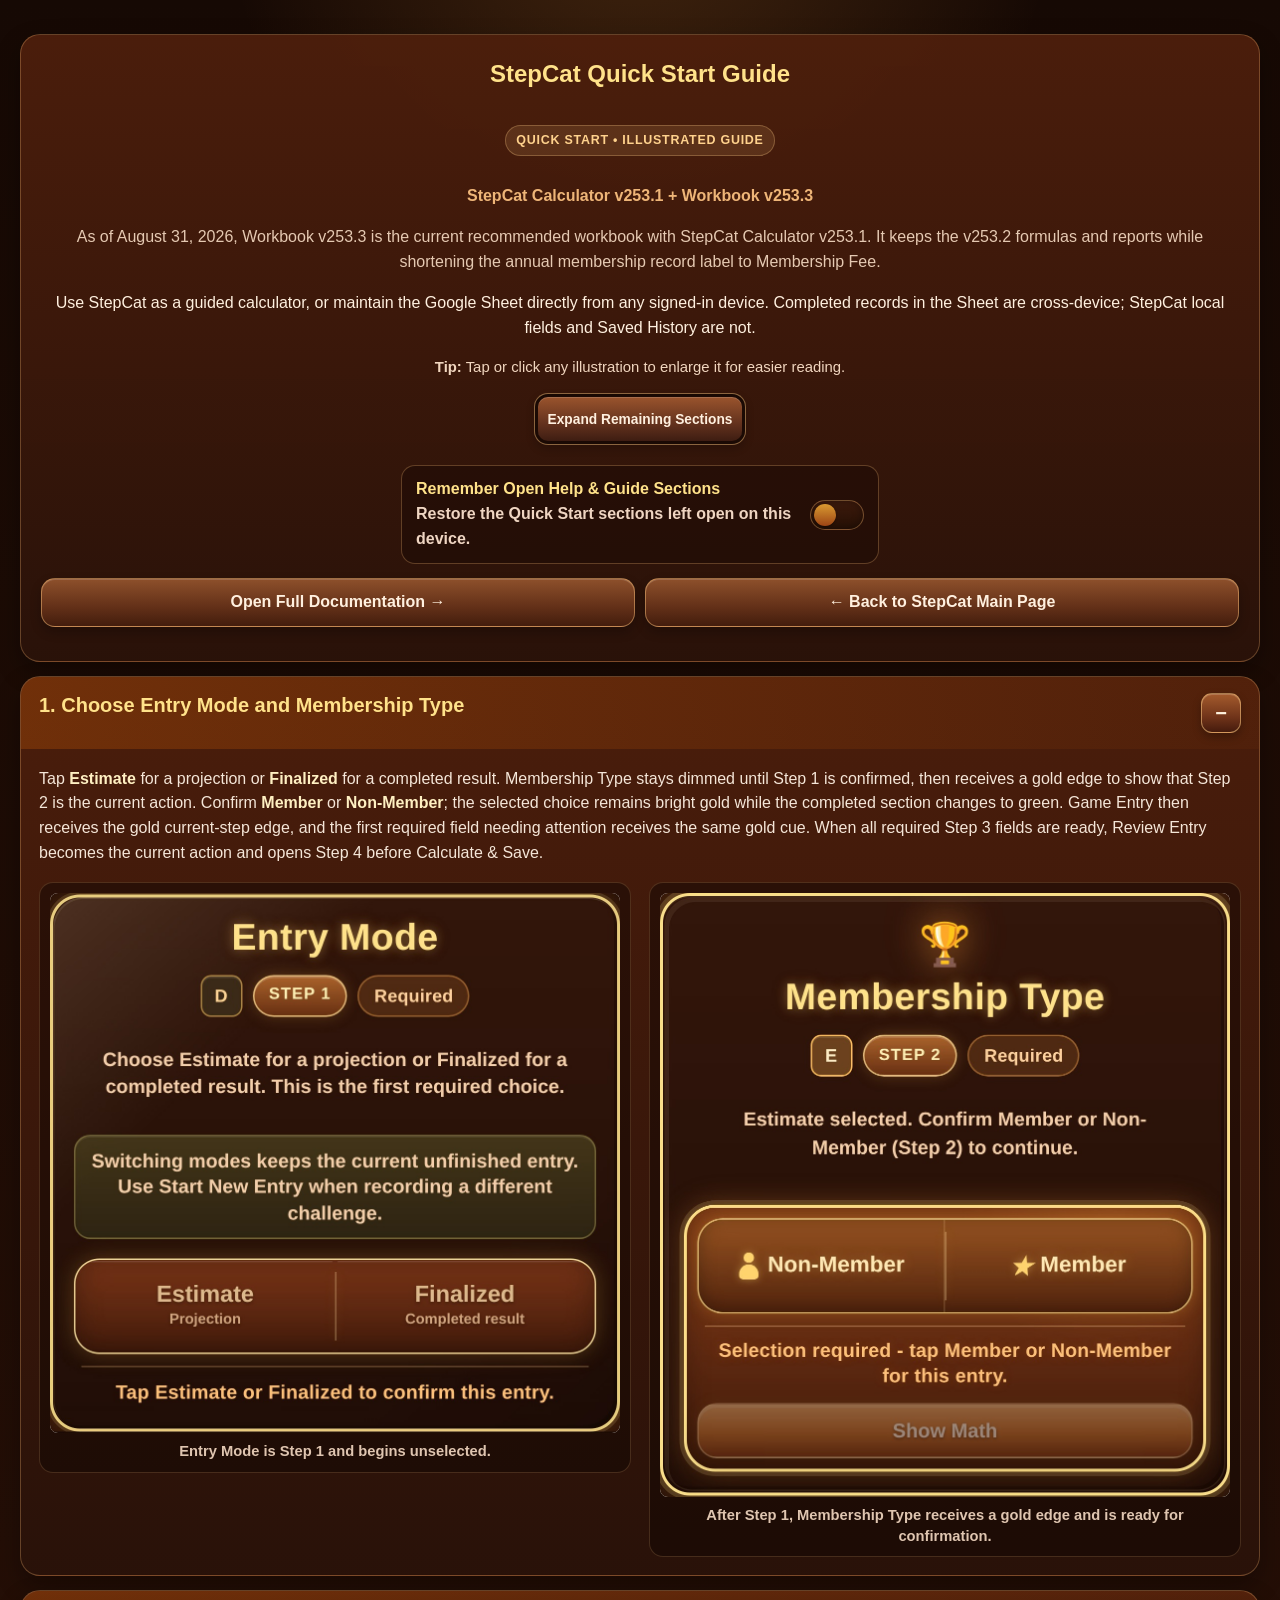
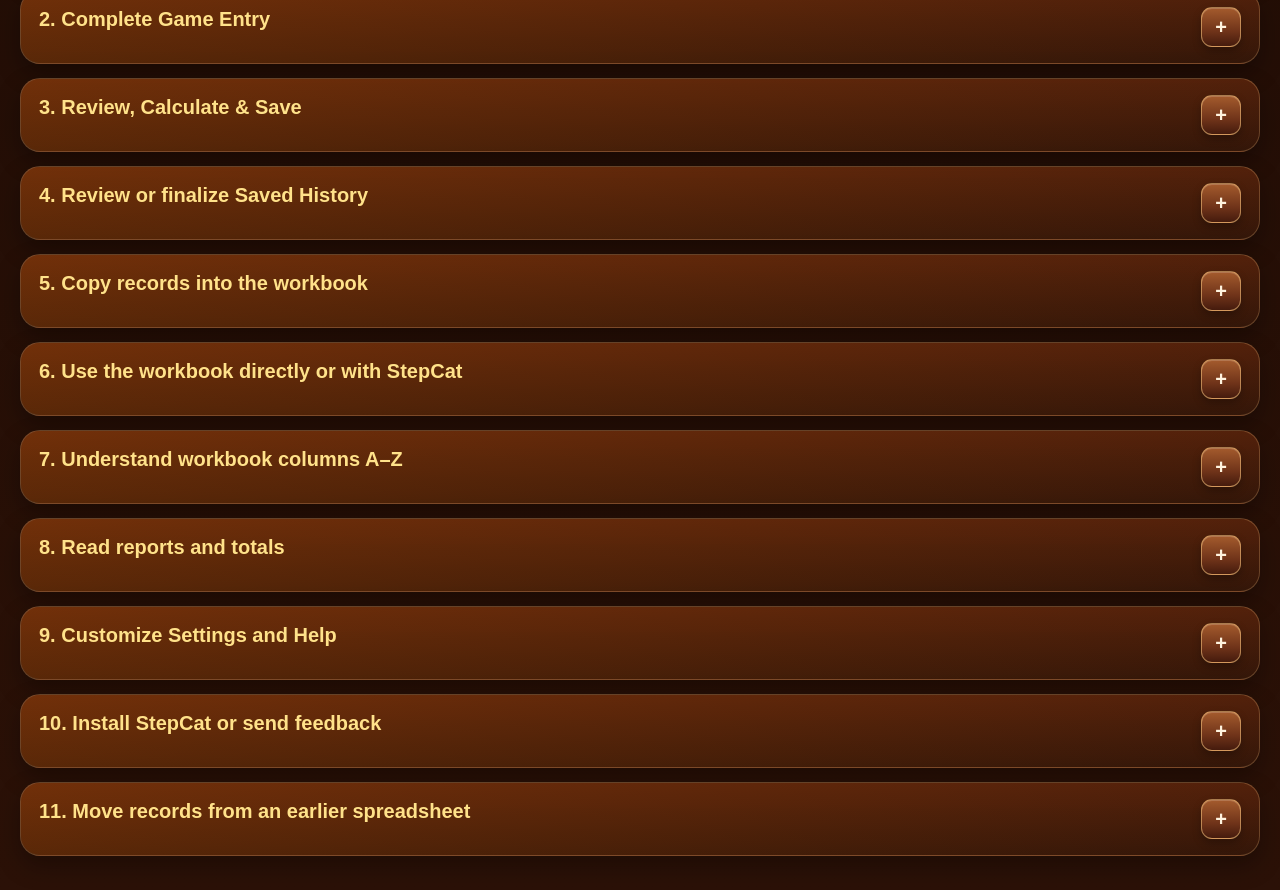
==== commit c237a51d: "Add files via upload Version updates" ====
--- a/quick-start-guide.html
+++ b/quick-start-guide.html
@@ -1,14 +1,25 @@
 <!DOCTYPE html>
 
-<html lang="en"><head><meta charset="utf-8"/><meta content="width=device-width,initial-scale=1" name="viewport"/><meta content="#1b0b05" name="theme-color"/><title>StepCat Quick Start Guide — Calculator v253.1 + Workbook v253.2</title><style>
+<html lang="en"><head><meta charset="utf-8"/><meta content="width=device-width,initial-scale=1" name="viewport"/><meta content="#1b0b05" name="theme-color"/><title>StepCat Quick Start Guide — Calculator v253.1 + Workbook v253.3</title><style>
 :root{--bg:#160904;--panel:#2a1209;--panel2:#401b0b;--accent:#ff9d3c;--gold:#ffe28a;--text:#fff0df;--muted:#efd5c2;--line:rgba(255,190,120,.28);--blue:#173a61;--green:#1f6f45;--red:#7b241d}
 *{box-sizing:border-box}html{scroll-behavior:smooth}body{margin:0;background:radial-gradient(circle at 50% -120px,rgba(255,157,60,.2),transparent 420px),linear-gradient(180deg,#160904,#2b1107);color:var(--text);font-family:Arial,sans-serif;line-height:1.55}.wrap{max-width:1000px;margin:auto;padding:20px}.hero,.card,.guide-section{background:linear-gradient(180deg,rgba(78,31,12,.94),rgba(42,18,9,.98));border:1px solid var(--line);border-radius:20px;margin:14px 0;box-shadow:0 10px 24px rgba(0,0,0,.3)}.hero,.card{padding:20px}.hero{text-align:center}.version{color:var(--accent);font-weight:900}.document-kind{display:inline-block;padding:5px 10px;border:1px solid rgba(255,205,135,.28);border-radius:999px;color:#ffd28d;background:rgba(255,205,135,.12);font-weight:900;text-transform:uppercase;letter-spacing:.06em;font-size:.78rem}h1,h2,h3{color:var(--gold);margin-top:0}h2{scroll-margin-top:12px}.note,.warning,.success{padding:12px 14px;border-radius:12px;margin:12px 0}.note{background:rgba(23,58,97,.72);border-left:4px solid #6fb4ff}.warning{background:rgba(123,36,29,.58);border-left:4px solid #ff8877}.success{background:rgba(31,111,69,.55);border-left:4px solid #6ed89d}.controls{display:flex;gap:10px;flex-wrap:wrap;margin:12px 0}.button,a.button{display:inline-block;border:0;border-radius:14px;padding:11px 16px;background:linear-gradient(180deg,#ffb04d,#c95b05);color:#211006;font-weight:900;text-decoration:none;cursor:pointer}.guide-section{overflow:hidden}.guide-section>summary{list-style:none;cursor:pointer;padding:16px 18px;color:var(--gold);font-weight:900;font-size:1.25rem;background:linear-gradient(90deg,rgba(201,91,5,.3),rgba(201,91,5,.06));display:flex;justify-content:space-between;gap:12px}.guide-section>summary::-webkit-details-marker{display:none}.guide-section>summary:after{content:'+';font-size:1.6rem}.guide-section[open]>summary:after{content:'−'}.section-body{padding:18px}.shots{display:grid;grid-template-columns:repeat(2,minmax(0,1fr));gap:18px;align-items:start}.shots.one{grid-template-columns:1fr}.figure{margin:0;text-align:center;background:rgba(15,6,3,.45);border:1px solid rgba(255,190,120,.18);border-radius:14px;padding:10px;break-inside:avoid}.figure img{display:block;max-width:100%;height:auto;max-height:760px;object-fit:contain;margin:auto;border-radius:8px;background:#fff}.figure.wide img{width:100%;max-height:none}.figure figcaption{margin-top:8px;color:var(--gold);font-weight:800}.toc{columns:2;column-gap:32px}.toc a{color:var(--gold)}.small{font-size:.92rem;color:var(--muted)}code{background:#140704;padding:2px 5px;border-radius:5px}table{width:100%;border-collapse:collapse;margin:12px 0}th,td{border:1px solid rgba(255,190,120,.25);padding:9px;vertical-align:top}th{background:#4a2110;color:var(--gold)}
 @media(max-width:700px){.wrap{padding:12px}.hero,.card{padding:15px}.shots,.toc{grid-template-columns:1fr;columns:1}.section-body{padding:14px}.guide-section>summary{font-size:1.08rem}}
 @media print{body{background:#fff;color:#211006}.wrap{max-width:none;padding:0}.hero,.card,.guide-section{background:#fff;color:#211006;border:0;box-shadow:none;border-radius:0}.guide-section{display:block;break-before:page}.guide-section>summary{background:#fff4e4;color:#9a4300}.guide-section:not([open])>.section-body{display:block}.figure{background:#fff;border-color:#bbb}.figure figcaption,h1,h2,h3{color:#9a4300}.button,.controls{display:none}.note,.warning,.success{color:#211006}.figure img{max-height:6.6in}}
 
 .guide-progress-toggle{display:flex;align-items:center;justify-content:space-between;gap:12px;max-width:520px;margin:14px auto 0;padding:11px 14px;border:1px solid rgba(255,190,120,.28);border-radius:14px;background:rgba(30,12,6,.58);color:var(--muted);font-weight:800;text-align:left}.guide-progress-toggle input{position:absolute;opacity:0;pointer-events:none}.guide-progress-switch{position:relative;flex:0 0 54px;height:30px;border-radius:999px;background:#35180f;border:1px solid rgba(255,190,120,.32);box-shadow:inset 0 2px 5px rgba(0,0,0,.45)}.guide-progress-switch:after{content:"";position:absolute;top:3px;left:3px;width:22px;height:22px;border-radius:50%;background:linear-gradient(180deg,#ffe8a8,#df8a29);transition:left .18s ease}.guide-progress-toggle input:checked+.guide-progress-switch{background:#1f6f45}.guide-progress-toggle input:checked+.guide-progress-switch:after{left:27px}.guide-progress-label{flex:1}.guide-progress-label strong{display:block;color:var(--gold)}
-</style><style id="stepcat-r50-guide-controls">.guide-control-groups{display:grid;gap:10px;margin:14px 0}.section-controls,.document-navigation{display:grid;grid-template-columns:repeat(2,minmax(0,1fr));gap:10px}.guide-control-groups .button{width:100%;color:#fff0df;text-align:center;box-shadow:inset 0 1px 0 rgba(255,255,255,.15),0 5px 11px rgba(0,0,0,.24)}.guide-control-groups .guide-action{background:linear-gradient(180deg,#b86631,#7b3c1d 60%,#54250f)}.guide-control-groups .nav-button{background:linear-gradient(180deg,#8d502b,#633018 60%,#431d0d);border:1px solid rgba(255,196,126,.48)}@media(max-width:560px){.section-controls,.document-navigation{grid-template-columns:1fr}}</style><style>.image-load-warning{padding:18px;margin:8px 0;border:1px solid #c05c36;border-radius:10px;background:#fff2e8;color:#64230e;font-weight:800;text-align:left}</style><style id="stepcat-r50-semantic-formatting">.note,.tip,.important,.warning,.success{padding:12px 14px;border-radius:12px;margin:12px 0;border-left:4px solid #6fb4ff;background:rgba(23,58,97,.72)}.tip,.important{border-left-color:#ffd66f;background:rgba(111,67,16,.48)}.warning{border-left-color:#ff8877;background:rgba(123,36,29,.58)}.success{border-left-color:#6ed89d;background:rgba(31,111,69,.55)}.note::before,.tip::before,.important::before,.warning::before,.success::before{display:block;margin:0 0 4px;font-size:10px;font-weight:900;letter-spacing:.08em;text-transform:uppercase}.note::before{content:"Information";color:#bdddff}.tip::before{content:"Tip";color:#ffe28a}.important::before{content:"Important";color:#ffe28a}.warning::before{content:"Warning";color:#ffb0a5}.success::before{content:"Success";color:#9ff0bc}.card>h2,.guide-section>summary{line-height:1.28}.section-body>p:first-child,.card>h2+p{margin-top:0}ul,ol{padding-left:1.4rem}li+li{margin-top:.35rem}</style><style id="stepcat-r50-guide-color-balance">.section-body{color:#f7e9dc}.section-body h3{color:#e9a66f;font-size:1.12rem;line-height:1.35;margin:22px 0 10px}.figure figcaption{color:#dfc5b0;font-weight:700;font-size:.92rem;line-height:1.4}.section-body p,.section-body li{color:#f5e6d8}.section-body strong{color:#fff0c2}.note strong,.tip strong,.important strong,.warning strong,.success strong{color:inherit}.release-date-note{color:#e5c9b2!important}.version{color:#eeb578!important}</style><style id="stepcat-r50-final-guide-control-polish">.section-controls{display:grid!important;grid-template-columns:1fr 1fr!important;gap:0!important;max-width:480px!important;margin:0 auto!important;padding:3px!important;border:1px solid rgba(255,196,126,.48)!important;border-radius:14px!important;background:rgba(29,12,6,.72)!important;box-shadow:inset 0 2px 5px rgba(0,0,0,.42),0 4px 9px rgba(0,0,0,.2)!important;overflow:hidden!important}.section-controls .guide-action{min-height:40px!important;padding:8px 10px!important;border-radius:10px!important;background:linear-gradient(180deg,rgb(154,84,45),rgb(98,49,29) 62%,rgb(62,29,18))!important;font-size:.86rem!important}.section-controls .guide-action+.guide-action{border-left:1px solid rgba(255,210,150,.34)!important}.guide-section>summary:after{display:grid!important;place-items:center!important;flex:0 0 38px!important;width:38px!important;height:38px!important;border:1px solid rgba(255,205,134,.54)!important;border-radius:11px!important;background:linear-gradient(180deg,rgb(164,91,45),rgb(111,51,25) 62%,rgb(69,27,13))!important;color:rgb(255,243,223)!important;font-size:20px!important;line-height:1!important;box-shadow:inset 0 1px 0 rgba(255,255,255,.17),0 4px 8px rgba(0,0,0,.26)!important}.note,.tip,.important,.warning,.success{border:3px solid!important;box-shadow:inset 0 1px 0 rgba(255,255,255,.08),inset 0 -1px 0 rgba(24,18,8,.40),0 4px 9px rgba(0,0,0,.22)!important}.note{border-color:rgb(111,180,255)!important}.tip,.important{border-color:rgb(255,214,111)!important}.warning{border-color:rgb(255,136,119)!important}.success{border-color:rgb(110,216,157)!important}@media(max-width:560px){.section-controls{grid-template-columns:1fr 1fr!important}.section-controls .guide-action{font-size:.78rem!important;padding:8px 6px!important}}</style><style id="stepcat-r50-mobile-document-containment">html,body{width:100%;max-width:100%;overflow-x:hidden}.wrap,.hero,.card,.guide-section,.section-body,.shots,.figure{min-width:0;max-width:100%}.figure img{width:auto!important;max-width:100%!important;height:auto!important}.button,.nav-button,summary,p,li,figcaption{overflow-wrap:anywhere}@media(max-width:560px){.wrap{width:100%;padding-left:10px!important;padding-right:10px!important}.figure{padding:8px!important}}</style></head><body><main class="wrap"><section class="hero"><h1>StepCat Quick Start Guide</h1><p class="document-kind">Quick Start • Illustrated Guide</p><p class="version">StepCat Calculator v253.1 + Workbook v253.2</p><p class="release-date-note">As of August 23, 2026, Workbook v253.2 is the current recommended workbook with StepCat Calculator v253.1. Workbook v253.2 keeps the v253.1 reporting and mobile-workflow refinements and finalizes the remaining row-height consistency fixes.</p><p>Use StepCat as a guided calculator, or maintain the Google Sheet directly from any signed-in device. Completed records in the Sheet are cross-device; StepCat local fields and Saved History are not.</p><div class="guide-control-groups"><div aria-label="Guide section controls" class="section-controls"><button class="button guide-action" id="expandAll">Expand Sections</button><button class="button guide-action" id="collapseAll">Collapse Sections</button></div><div aria-label="Guide navigation" class="document-navigation"><a class="button nav-button" href="/standalone">Open Full Documentation →</a><a class="button nav-button" href="/" target="_top">← Back to StepCat Main Page</a></div></div><label class="guide-progress-toggle"><span class="guide-progress-label"><strong>Remember Open Help &amp; Guide Sections</strong><span>Restore the Quick Start sections left open on this device.</span></span><input id="rememberProgress" type="checkbox"/><span aria-hidden="true" class="guide-progress-switch"></span></label></section>
-<details class="guide-section" id="quick-1" open=""><summary>1. Choose Entry Mode and Membership Type</summary><div class="section-body"><p>Tap <strong>Estimate</strong> for a projection or <strong>Finalized</strong> for a completed result. Membership Type stays dimmed until Step 1 is confirmed, then receives a gold edge to show that Step 2 is the current action. Confirm <strong>Member</strong> or <strong>Non-Member</strong>; the selected choice remains bright gold while the completed section changes to green. Game Entry then receives the gold current-step edge, and the first required field needing attention receives the same gold cue. When all required Step 3 fields are ready, Review Entry becomes the current action and opens Step 4 before Calculate & Save.</p><div class="shots"><figure class="figure"><img alt="Entry Mode is Step 1 and begins unselected." src="./images/01-game-record-information.jpg?v=2532final"/><figcaption>Entry Mode is Step 1 and begins unselected.</figcaption></figure><figure class="figure"><img alt="Membership Type is Step 2 and confirms Member or Non-Member." src="./images/02-membership-confirmation.jpg?v=2532final"/><figcaption>After Step 1, Membership Type receives a gold edge and is ready for confirmation.</figcaption></figure></div></div></details><details class="guide-section" id="quick-2"><summary>2. Complete Game Entry</summary><div class="section-body"><p>Step 3 keeps the familiar labeled inputs while reducing phone scrolling. Type only the values shown on the game platform; no field names, tab characters, or specially formatted text are required.</p><ul><li><strong>Game Details:</strong> Game Name, Start Date, End Date, Payment / Record Type, Notes, and Copied Date Format.</li><li><strong>Calculation Information:</strong> Gross Pot, Entry Fee, Eligible Players, and Total Players.</li><li><strong>Final Result:</strong> Final Earned / Chips and Disqualified status for Finalized entries. Estimates require no final amount.</li></ul><p class="note">These are subsections of Step 3, not additional numbered workflow steps. A subsection stays open while you work. StepCat does not automatically scroll or open the keyboard as you make Step 1 and Step 2 choices. Choose Continue when you are ready to collapse the current subsection and open the next one. Normal progression changes the visible section in place without automatically scrolling or opening the keyboard. Use the <strong>Guided Sections | Show All Fields</strong> switch whenever you want every Step 3 field visible together. Continue buttons appear only in Guided Sections; Show All Fields uses scrolling and Review Entry as the next action.</p><div class="shots"><figure class="figure"><img alt="Game Details filled with a current Estimate example." src="./images/03-filled-record-details.jpg?v=2532final"/><figcaption>Game Details with current dates, record type, and copy format.</figcaption></figure><figure class="figure"><img alt="Calculation Information filled for the same Estimate example." src="./images/04-calculation-information.jpg?v=2532final"/><figcaption>Calculation Information for the same Estimate.</figcaption></figure></div><h3>Finalized entries: complete Final Result</h3><p>In Finalized mode, the disqualification control appears immediately before Final Earned / Chips. It uses three explicit states: dim gray when unavailable, muted amber when available but off, and red when Disqualified is selected. Turning it on sets Final Earned to 0.00 and locks the field until switched off.</p><div class="shots"><figure class="figure"><img alt="Finalized status control and required Final Earned field." src="./images/05-final-earned-requirement.jpg?v=2530r16"/><figcaption>Finalized status control and required Final Earned field.</figcaption></figure><figure class="figure"><img alt="Final Earned entered for a normal finalized result." src="./images/07-final-earned-entered.jpg?v=2530r16"/><figcaption>Final Earned entered for a normal finalized result.</figcaption></figure></div></div></details><details class="guide-section" id="quick-3"><summary>3. Review, Calculate &amp; Save</summary><div class="section-body"><p>When the required Step 3 values are ready, choose <strong>Review Entry</strong>. Step 4 presents Entry Mode, Membership Type, Game Details, Calculation Information, Final Result together, including Notes and Copied Date Format before anything is saved. Opening the review does not automatically focus a field or open the mobile keyboard.</p><p>Choose <strong>Edit</strong> beside any review group to return to the exact Step 3 subsection. Choose <strong>Continue Editing</strong> to close the review without saving and return to Game Entry.</p><p class="note">Calculate &amp; Save appears inside the review so a Saved History record is not created until the user has inspected the completed entry.</p><h3>Calculate, save, or begin a new entry</h3><p>After reviewing Step 4, choose <strong>Calculate &amp; Save</strong> to validate the entry and store one result. A successful save keeps the completed fields visible for review during the current session while removing them from unfinished-draft recovery. Use <strong>View Saved Result</strong> to open the newest history card, <strong>Undo Last Save</strong> to remove that newest record, or <strong>Start New Entry</strong> when you are ready to reset the form.</p><p>Use <strong>Clear Game Entry</strong> at the bottom of Step 3 when needed. <strong>Restore Cleared Fields</strong> appears in the same location after clearing.</p><p class="note"><strong>Device storage:</strong> StepCat Saved History, settings, and unfinished fields remain in the current browser/device and do not transfer automatically.</p><div class="shots one"><figure class="figure"><img alt="Review Entry and Calculate and Save reference." src="./images/08-calculate-and-save.jpg?v=2532final"/><figcaption>Review Entry appears before Calculate &amp; Save.</figcaption></figure></div></div></details><details class="guide-section" id="quick-4"><summary>4. Review or finalize Saved History</summary><div class="section-body"><p>Estimate cards show projected earnings while Accounting Result and ROI remain N/A. Each record receives a permanent non-editable <strong>SC-####</strong> Record ID. History cards use green for Profit, amber for Draw, red for Loss or Disqualification, blue for Estimate, and teal for Free Game results. The Result Color Guide beside Saved History writes out the same key, and every card also names its result. Tap <strong>Finalize This Estimate</strong> when the game ends; StepCat updates that same record and keeps its ID and history position.</p><div class="shots"><figure class="figure"><img alt="Estimate card with projection and Finalize This Estimate." src="./images/09-newest-saved-result.jpg?v=2530r16"/><figcaption>Estimate card with projection and Finalize This Estimate.</figcaption></figure><figure class="figure"><img alt="Finalize This Estimate dialog." src="./images/27-finalize-this-estimate.jpg?v=2530r16"/><figcaption>Finalize This Estimate dialog.</figcaption></figure><figure class="figure"><img alt="The same history record updated to Finalized." src="./images/10-saved-history-card.jpg?v=2530r16"/><figcaption>The same history record updated to Finalized.</figcaption></figure></div></div></details><details class="guide-section" id="quick-5"><summary>5. Copy records into the workbook</summary><div class="section-body"><p><strong>The calculator is optional.</strong> The Google Sheet can be maintained directly on a phone, tablet, or computer. Enter or paste A–M, leave N–Z untouched, and the workbook calculates its own results and reports.</p><p class="note"><strong>Switching devices:</strong> open the same Google Sheet through the same Google account. Only records already entered in the Sheet are available on the other device; an unfinished StepCat form and local Saved History are not transferred.</p><p>Tap <strong>Copy This Sheet Row</strong>, open Game Records, select the first empty cell in column A, and paste. Copy All Sheet Rows transfers all saved A–M records without a header row because row 4 already contains workbook headers.</p><div class="shots"><figure class="figure"><img alt="Copy This Sheet Row and Finalize This Estimate actions." src="./images/11-copy-sheet-row.jpg?v=2530r16"/><figcaption>Copy This Sheet Row and Finalize This Estimate actions.</figcaption></figure><figure class="figure"><img alt="Copy confirmation and Saved History context." src="./images/12-sheet-row-copied.jpg?v=2530r16"/><figcaption>Copy confirmation and Saved History context.</figcaption></figure><figure class="figure"><img alt="Saved History copy guidance followed by Restore History and Clear History maintenance controls." src="./images/33-saved-history-actions.jpg?v=2530r16"/><figcaption>Copy All Sheet Rows remains primary; Restore History and Clear History follow the copy guidance.</figcaption></figure></div><p class="warning"><strong>Paste in A–M only.</strong> Never overwrite formula columns N–Z.</p></div></details><details class="guide-section" id="quick-6"><summary>6. Use the workbook directly or with StepCat</summary><div class="section-body"><p><strong>Use one Google Sheets copy:</strong> open Workbook v253.2 from Help &amp; Resources, make your own editable copy if desired, then open that same Sheet from any device signed into the same Google account. Workbook v253.2 is self-contained and can be used with or without StepCat.</p><p>The workbook uses the app palette while preserving spreadsheet cues: pale gold/cream for user input, blue-gray for protected formulas, green for Profit, gray for Draw, blue for Estimate, yellow for Free Game, and red for losses or warnings.</p><div class="shots"><figure class="figure wide"><img alt="Upper Instructions sheet with consistent coded rows." src="./images/13-workbook-instructions.jpg?v=2532final"/><figcaption>Upper Instructions sheet with consistent coded rows.</figcaption></figure><figure class="figure wide"><img alt="Carryover alternative section in the lower Instructions sheet." src="./images/13-workbook-instructions-lower.jpg?v=2532final"/><figcaption>Lower Instructions sheet showing the Carryover alternative and its safeguards.</figcaption></figure></div></div></details><details class="guide-section" id="quick-7"><summary>7. Understand workbook columns A–Z</summary><div class="section-body"><p>Enter or paste records in <strong>A–M</strong>. Protected formulas calculate <strong>N–Z</strong> automatically. The workbook has 500 active record positions, normally rows 5–504. On mobile, you may insert a whole worksheet row where a record belongs and enter or paste A–M; the red boundary moves down temporarily. Afterward, delete the same number of unused blank rows immediately above the boundary so it returns to row 505. Never delete the red boundary itself. This direct-entry workflow is the workbook's normal independent operating mode; StepCat simply prepares the same A–M inputs for you. For special rows, use <strong>Free Game / Chips</strong> or <strong>Subscription / Membership Fee</strong> in Payment / Record Type.</p><div class="shots"><figure class="figure wide"><img alt="Game Records input columns A–M." src="./images/14-game-records-top.jpg?v=2532final"/><figcaption>Game Records input columns A–M.</figcaption></figure><figure class="figure wide"><img alt="Protected formula columns N–Z." src="./images/16-formula-columns.jpg?v=2532final"/><figcaption>Protected formula columns N–Z.</figcaption></figure><figure class="figure wide"><img alt="Record Review with clear Complete or Needs Info status." src="./images/17-record-review-totals.jpg?v=2530r16"/><figcaption>Record Review with clear Complete or Needs Info status.</figcaption></figure></div></div></details><details class="guide-section" id="quick-8"><summary>8. Read reports and totals</summary><div class="section-body"><p>Summary gives exact Profit, Draw, and Disqualified counts, excludes subscriptions from Games by Result, and tracks membership fees separately. Game Comparisons separates completed paid games from Estimates, Free Games, and subscriptions. Best Results now shows meaningful high/low and record extremes for profit, positive ROI, elimination rate, challenge length, player fields, Gross Pot, and Free Game chips; genuine 0% elimination rates are eligible.</p><div class="shots"><figure class="figure wide"><img alt="Summary dashboard with exact counts and financial totals." src="./images/20-summary.jpg?v=2532final"/><figcaption>Summary dashboard with exact counts and financial totals.</figcaption></figure><figure class="figure wide"><img alt="Exact Games by Result tally." src="./images/21-summary-tally.jpg?v=2532final"/><figcaption>Exact Games by Result tally.</figcaption></figure><figure class="figure wide"><img alt="Member vs Non-Member performance with separate non-game counts." src="./images/22-game-comparisons.jpg?v=2530r16"/><figcaption>Member vs Non-Member performance with separate non-game counts.</figcaption></figure><figure class="figure wide"><img alt="Best Results with readable blank states." src="./images/23-best-results.jpg?v=2532final"/><figcaption>Best Results with readable blank states.</figcaption></figure></div></div></details><details class="guide-section" id="quick-9"><summary>9. Customize Settings and Help</summary><div class="section-body"><p>Each Quick Explanation header includes a short helper line, followed by Expand All and Collapse All controls. Settings changes save automatically. Restore Defaults replaces saved preferences with StepCat’s original settings, including Haptic Feedback set to Low. It does not delete Saved History, current entry information, or spreadsheet records. Section Display, Starting State, Entry Preferences, Help &amp; Guides, Haptic Feedback, and Help &amp; Feedback are grouped separately. Every setting that needs explanation includes an information button. Informational popups use one large Close button. Default-open settings apply when StepCat starts or refreshes without overriding a drawer the user manually opened or collapsed during the current session. Help also explains that StepCat data is device-local and that the Google Sheet is the cross-device record.</p><div class="shots"><figure class="figure"><img alt="Settings Page Sections and Starting State." src="./images/24-settings-page-sections.jpg?v=2532final"/><figcaption>Page Sections &amp; Starting State controls.</figcaption></figure><figure class="figure"><img alt="Settings Entry Preferences and safeguards." src="./images/24-settings-panel.jpg?v=2532final"/><figcaption>Entry Preferences includes Remember Game Entry Layout.</figcaption></figure><figure class="figure"><img alt="Settings Help and Guides, Haptic Feedback, and Restore Defaults." src="./images/24-settings-lower.jpg?v=2532final"/><figcaption>Help &amp; Guides, Haptic Feedback, and Restore Defaults.</figcaption></figure><figure class="figure"><img alt="Quick Explanations overview." src="./images/25-help-main.jpg?v=2532final"/><figcaption>Quick Explanations overview.</figcaption></figure><figure class="figure"><img alt="Help and Resources Guides and Workbook controls." src="./images/26-help-guides-downloads.jpg?v=2532final"/><figcaption>Guides &amp; Workbook, including the current Google Sheets copy and downloadable guides.</figcaption></figure></div></div></details><details class="guide-section" id="quick-10"><summary>10. Install StepCat or send feedback</summary><div class="section-body"><p>Write Feedback is available in the main-page footer, Settings, and Help. The compact Install StepCat prompt reports whether installation is available. Don’t Show Again saves that choice on the current browser and device; Show Installation Prompt in Settings restores it. Installed-app mode keeps the prompt hidden. Its mahogany-brown information button opens a compact dialog explaining Add to Home Screen and shortcut alternatives. Use the large Close button to return to the same place on the main page. Installation must be tested from the hosted page. Feedback prepares a message for the user’s email app.</p><div class="shots"><figure class="figure"><img alt="State-aware Install StepCat card with contextual information." src="./images/28-install-stepcat-card.jpg?v=2530r16"/><figcaption>State-aware Install StepCat card with contextual information.</figcaption></figure><figure class="figure"><img alt="Compact Install information dialog with one large Close control." src="./images/34-install-information-dialog.jpg?v=2530r16"/><figcaption>Close the compact Install information dialog to remain on the main page.</figcaption></figure><figure class="figure"><img alt="Android Chrome installation or shortcut menu." src="./images/29-android-chrome-install-menu.jpg?v=2530r16"/><figcaption>Android Chrome installation or shortcut menu.</figcaption></figure><figure class="figure"><img alt="Android installation confirmation." src="./images/31-android-install-dialog.jpg?v=2530r16"/><figcaption>Android installation confirmation.</figcaption></figure><figure class="figure"><img alt="StepCat installed on an Android home screen." src="./images/32-stepcat-home-screen-icon.jpg?v=2530r16"/><figcaption>StepCat installed on an Android home screen.</figcaption></figure><figure class="figure"><img alt="Feedback dialog." src="./images/18-feedback-dialog.jpg?v=2530r16"/><figcaption>Feedback dialog.</figcaption></figure><figure class="figure"><img alt="Prepared feedback email." src="./images/19-feedback-email-prepared.jpg?v=2530r16"/><figcaption>Prepared feedback email.</figcaption></figure></div></div></details><details class="guide-section" id="quick-11"><summary>11. Move records from an earlier spreadsheet</summary><div class="section-body"><p>Copy from <strong>A5 through your last actual record row</strong> and paste into <strong>A5</strong> of Workbook v253.2. For example, if row 198 is your last record, copy <strong>A5:M198</strong>. You do not need to copy unused yellow rows down to the red boundary. Include any blank rows that occur between existing records so their order is preserved. Existing records do not need to be retyped.</p><p><strong>Computer:</strong> use Paste special → Values only. <strong>Phone or tablet:</strong> regular Paste is acceptable when only A–M are copied. Minor appearance differences can be corrected later.</p><p class="warning">Do not copy N–Z, headers, entire rows, entire sheets, reports, or charts.</p><div class="shots one"><figure class="figure"><img alt="Previous v253.1 What’s New release notice, retained as a layout reference." src="./images/whats-new-v2531-expanded.jpg?v=2532final"/><figcaption>The August 23 Workbook v253.2 update finalizes the workbook while preserving the v253.1 reporting and mobile-workflow changes.</figcaption></figure></div><div class="shots one"><figure class="figure"><img alt="Move Existing Records dialog with A5:M transfer guidance." src="./images/35-move-existing-records.jpg?v=2532final"/><figcaption>Previous v253.1 Move Existing Records screenshot shown for control/layout reference; the current dialog points to Workbook v253.2 and keeps the same A5:M safety rule.</figcaption></figure></div><h3>Release Note</h3><p><strong>As of August 23, 2026, Workbook v253.2 is recommended with StepCat Calculator v253.1.</strong> It retains the August 11 row/formula safeguards and adds the documented mobile boundary workflow, shorter special record labels, alignment refinements, and expanded Best Results reporting. <strong>Earlier corrected workbooks can continue to perform the core calculations, so migration is not mandatory solely because Workbook v253.2 exists.</strong></p><p>If your workbook predates the August 11 corrections, shows formula/reference problems, or you want the finalized v253.2 presentation, open Workbook v253.2 and transfer A5:M only through the last actual record row. Unused yellow rows down to the red boundary do not need to be copied. No Carryover is needed merely to update; use Carryover only when all 500 active record positions are actually filled.</p><p><strong>Cross-device note:</strong> the workbook may be maintained directly through Google Sheets. StepCat itself does not synchronize Saved History or unfinished fields between devices.</p></div></details></main><script id="stepcat-guide-image-check">(function(){function mark(img){img.style.display="none";var box=document.createElement("div");box.className="image-load-warning";box.textContent="Illustration could not be loaded. Re-upload the complete images folder beside index.html, then refresh this guide.";img.parentNode.insertBefore(box,img.nextSibling);}document.querySelectorAll("img").forEach(function(img){img.addEventListener("error",function(){mark(img);},{once:true});});})();</script><script>(function(){
+</style><style id="stepcat-r50-guide-controls">.guide-control-groups{display:grid;gap:10px;margin:14px 0}.section-controls,.document-navigation{display:grid;grid-template-columns:repeat(2,minmax(0,1fr));gap:10px}.guide-control-groups .button{width:100%;color:#fff0df;text-align:center;box-shadow:inset 0 1px 0 rgba(255,255,255,.15),0 5px 11px rgba(0,0,0,.24)}.guide-control-groups .guide-action{background:linear-gradient(180deg,#b86631,#7b3c1d 60%,#54250f)}.guide-control-groups .nav-button{background:linear-gradient(180deg,#8d502b,#633018 60%,#431d0d);border:1px solid rgba(255,196,126,.48)}@media(max-width:560px){.section-controls,.document-navigation{grid-template-columns:1fr}}</style><style>.image-load-warning{padding:18px;margin:8px 0;border:1px solid #c05c36;border-radius:10px;background:#fff2e8;color:#64230e;font-weight:800;text-align:left}</style><style id="stepcat-r50-semantic-formatting">.note,.tip,.important,.warning,.success{padding:12px 14px;border-radius:12px;margin:12px 0;border-left:4px solid #6fb4ff;background:rgba(23,58,97,.72)}.tip,.important{border-left-color:#ffd66f;background:rgba(111,67,16,.48)}.warning{border-left-color:#ff8877;background:rgba(123,36,29,.58)}.success{border-left-color:#6ed89d;background:rgba(31,111,69,.55)}.note::before,.tip::before,.important::before,.warning::before,.success::before{display:block;margin:0 0 4px;font-size:10px;font-weight:900;letter-spacing:.08em;text-transform:uppercase}.note::before{content:"Information";color:#bdddff}.tip::before{content:"Tip";color:#ffe28a}.important::before{content:"Important";color:#ffe28a}.warning::before{content:"Warning";color:#ffb0a5}.success::before{content:"Success";color:#9ff0bc}.card>h2,.guide-section>summary{line-height:1.28}.section-body>p:first-child,.card>h2+p{margin-top:0}ul,ol{padding-left:1.4rem}li+li{margin-top:.35rem}</style><style id="stepcat-r50-guide-color-balance">.section-body{color:#f7e9dc}.section-body h3{color:#e9a66f;font-size:1.12rem;line-height:1.35;margin:22px 0 10px}.figure figcaption{color:#dfc5b0;font-weight:700;font-size:.92rem;line-height:1.4}.section-body p,.section-body li{color:#f5e6d8}.section-body strong{color:#fff0c2}.note strong,.tip strong,.important strong,.warning strong,.success strong{color:inherit}.release-date-note{color:#e5c9b2!important}.version{color:#eeb578!important}</style><style id="stepcat-r50-final-guide-control-polish">.section-controls{display:grid!important;grid-template-columns:1fr 1fr!important;gap:0!important;max-width:480px!important;margin:0 auto!important;padding:3px!important;border:1px solid rgba(255,196,126,.48)!important;border-radius:14px!important;background:rgba(29,12,6,.72)!important;box-shadow:inset 0 2px 5px rgba(0,0,0,.42),0 4px 9px rgba(0,0,0,.2)!important;overflow:hidden!important}.section-controls .guide-action{min-height:40px!important;padding:8px 10px!important;border-radius:10px!important;background:linear-gradient(180deg,rgb(154,84,45),rgb(98,49,29) 62%,rgb(62,29,18))!important;font-size:.86rem!important}.section-controls .guide-action+.guide-action{border-left:1px solid rgba(255,210,150,.34)!important}.guide-section>summary:after{display:grid!important;place-items:center!important;flex:0 0 38px!important;width:38px!important;height:38px!important;border:1px solid rgba(255,205,134,.54)!important;border-radius:11px!important;background:linear-gradient(180deg,rgb(164,91,45),rgb(111,51,25) 62%,rgb(69,27,13))!important;color:rgb(255,243,223)!important;font-size:20px!important;line-height:1!important;box-shadow:inset 0 1px 0 rgba(255,255,255,.17),0 4px 8px rgba(0,0,0,.26)!important}.note,.tip,.important,.warning,.success{border:3px solid!important;box-shadow:inset 0 1px 0 rgba(255,255,255,.08),inset 0 -1px 0 rgba(24,18,8,.40),0 4px 9px rgba(0,0,0,.22)!important}.note{border-color:rgb(111,180,255)!important}.tip,.important{border-color:rgb(255,214,111)!important}.warning{border-color:rgb(255,136,119)!important}.success{border-color:rgb(110,216,157)!important}@media(max-width:560px){.section-controls{grid-template-columns:1fr 1fr!important}.section-controls .guide-action{font-size:.78rem!important;padding:8px 6px!important}}</style><style id="stepcat-r50-mobile-document-containment">html,body{width:100%;max-width:100%;overflow-x:hidden}.wrap,.hero,.card,.guide-section,.section-body,.shots,.figure{min-width:0;max-width:100%}.figure img{width:auto!important;max-width:100%!important;height:auto!important}.button,.nav-button,summary,p,li,figcaption{overflow-wrap:anywhere}@media(max-width:560px){.wrap{width:100%;padding-left:10px!important;padding-right:10px!important}.figure{padding:8px!important}}</style><style id="stepcat-custom-note-labels">.note[data-note-label]::before{content:attr(data-note-label)!important}</style><style id="stepcat-image-viewer-styles">
+.illustration-zoom-hint{margin:10px auto 2px;max-width:720px;color:#f1d6bf;font-size:.93rem}
+.figure img{cursor:zoom-in}
+.stepcat-image-viewer{position:fixed;inset:0;z-index:5000;display:none;align-items:center;justify-content:center;padding:max(14px,env(safe-area-inset-top)) 14px max(14px,env(safe-area-inset-bottom));background:rgba(8,3,1,.94);backdrop-filter:blur(3px)}
+.stepcat-image-viewer.open{display:flex}
+.stepcat-image-viewer-inner{position:relative;display:flex;flex-direction:column;align-items:center;justify-content:center;gap:10px;width:100%;height:100%;min-width:0}
+.stepcat-image-viewer-image{display:block;max-width:96vw;max-height:84vh;width:auto;height:auto;object-fit:contain;border-radius:10px;background:#fff;box-shadow:0 12px 34px rgba(0,0,0,.55);touch-action:pinch-zoom}
+.stepcat-image-viewer-caption{max-width:min(900px,94vw);margin:0;color:#ffe6c7;font-weight:800;text-align:center;line-height:1.35}
+.stepcat-image-viewer-close{position:absolute;top:0;right:0;z-index:2;min-width:48px;min-height:48px;border:1px solid rgba(255,219,158,.6);border-radius:15px;background:linear-gradient(180deg,#f0aa64,#cf6f22 54%,#8a350c);color:#fff8ed;font-size:28px;font-weight:900;line-height:1;box-shadow:0 7px 15px rgba(0,0,0,.34);cursor:pointer}
+@media(max-width:560px){.stepcat-image-viewer{padding:10px}.stepcat-image-viewer-image{max-width:98vw;max-height:80vh}.stepcat-image-viewer-close{top:2px;right:2px}}
+@media print{.illustration-zoom-hint,.stepcat-image-viewer{display:none!important}.figure img{cursor:default}}
+</style></head><body><main class="wrap"><section class="hero"><h1>StepCat Quick Start Guide</h1><p class="document-kind">Quick Start • Illustrated Guide</p><p class="version">StepCat Calculator v253.1 + Workbook v253.3</p><p class="release-date-note">As of August 31, 2026, Workbook v253.3 is the current recommended workbook with StepCat Calculator v253.1. It keeps the v253.2 formulas and reports while shortening the annual membership record label to Membership Fee.</p><p>Use StepCat as a guided calculator, or maintain the Google Sheet directly from any signed-in device. Completed records in the Sheet are cross-device; StepCat local fields and Saved History are not.</p><p class="illustration-zoom-hint"><strong>Tip:</strong> Tap or click any illustration to enlarge it for easier reading.</p><div class="guide-control-groups"><div aria-label="Guide section controls" class="section-controls"><button class="button guide-action" id="expandAll">Expand Sections</button><button class="button guide-action" id="collapseAll">Collapse Sections</button></div><div aria-label="Guide navigation" class="document-navigation"><a class="button nav-button" href="/standalone">Open Full Documentation →</a><a class="button nav-button" href="/" target="_top">← Back to StepCat Main Page</a></div></div><label class="guide-progress-toggle"><span class="guide-progress-label"><strong>Remember Open Help &amp; Guide Sections</strong><span>Restore the Quick Start sections left open on this device.</span></span><input id="rememberProgress" type="checkbox"/><span aria-hidden="true" class="guide-progress-switch"></span></label></section>
+<details class="guide-section" id="quick-1" open=""><summary>1. Choose Entry Mode and Membership Type</summary><div class="section-body"><p>Tap <strong>Estimate</strong> for a projection or <strong>Finalized</strong> for a completed result. Membership Type stays dimmed until Step 1 is confirmed, then receives a gold edge to show that Step 2 is the current action. Confirm <strong>Member</strong> or <strong>Non-Member</strong>; the selected choice remains bright gold while the completed section changes to green. Game Entry then receives the gold current-step edge, and the first required field needing attention receives the same gold cue. When all required Step 3 fields are ready, Review Entry becomes the current action and opens Step 4 before Calculate &amp; Save.</p><div class="shots"><figure class="figure"><img alt="Entry Mode is Step 1 and begins unselected." src="./images/01-game-record-information.jpg?v=2533clarity"/><figcaption>Entry Mode is Step 1 and begins unselected.</figcaption></figure><figure class="figure"><img alt="Membership Type is Step 2 and confirms Member or Non-Member." src="./images/02-membership-confirmation.jpg?v=2533clarity"/><figcaption>After Step 1, Membership Type receives a gold edge and is ready for confirmation.</figcaption></figure></div></div></details><details class="guide-section" id="quick-2"><summary>2. Complete Game Entry</summary><div class="section-body"><p>Step 3 keeps the familiar labeled inputs while reducing phone scrolling. Type only the values shown on the game platform; no field names, tab characters, or specially formatted text are required. Amount fields such as Gross Pot, Entry Fee, and Final Earned accept no more than two digits after the decimal; extra fractional digits and additional decimal points are not retained.</p><ul><li><strong>Game Details:</strong> Game Name, Start Date, End Date, Payment / Record Type, Notes, and Copied Date Format.</li><li><strong>Calculation Information:</strong> Gross Pot, Entry Fee, Eligible Players, and Total Players.</li><li><strong>Final Result:</strong> Final Earned / Chips and Disqualified status for Finalized entries. Estimates require no final amount.</li></ul><p class="note" data-note-label="Guided Entry">Use <strong>Continue</strong> to move to the next Step 3 section and <strong>Back</strong> to return to the previous one. Your entered values remain in place as you move between sections. Choose <strong>Show All Fields</strong> whenever you want all Step 3 fields visible together.</p><div class="shots"><figure class="figure"><img alt="Game Details filled with a current Estimate example." src="./images/03-filled-record-details.jpg?v=2533clarity"/><figcaption>Game Details field layout reference. Current Guided Entry uses Continue to move forward, Back to return, and dims completed earlier sections.</figcaption></figure><figure class="figure"><img alt="Calculation Information filled for the same Estimate example." src="./images/04-calculation-information.jpg?v=2533clarity"/><figcaption>Calculation Information field layout reference. Current Guided Entry keeps future sections locked until Continue reaches them and adds Back navigation.</figcaption></figure></div><h3>Finalized entries: complete Final Result</h3><p>In Finalized mode, the disqualification control appears immediately before Final Earned / Chips. The status reads <strong>Disqualified: No</strong> for a normal result and <strong>Disqualified: Yes</strong> when selected; before Finalized mode is ready, the control remains unavailable. Turning it on sets Final Earned to 0.00 and locks the field until switched off.</p><p class="note" data-note-label="Disqualified">Leave <strong>Disqualified</strong> OFF for a normal result. Turn it ON only when the entry was actually disqualified. While ON, Final Earned is locked at 0.00; turning it OFF restores the value that was there before.</p><div class="shots"><figure class="figure"><img alt="Finalized status control and required Final Earned field." src="./images/05-final-earned-requirement.jpg?v=2530r16"/><figcaption>Finalized status control and required Final Earned field.</figcaption></figure><figure class="figure"><img alt="Final Earned entered for a normal finalized result." src="./images/07-final-earned-entered.jpg?v=2530r16"/><figcaption>Final Earned entered for a normal finalized result.</figcaption></figure></div></div></details><details class="guide-section" id="quick-3"><summary>3. Review, Calculate &amp; Save</summary><div class="section-body"><p>When the required Step 3 values are ready, choose <strong>Review Entry</strong>. In Guided Sections, Step 3 collapses and dims as a completed group so Step 4 becomes the clear visual focus. Step 4 presents Entry Mode, Membership Type, Game Details, Calculation Information, Final Result together, including Notes and Copied Date Format before anything is saved. Opening the review does not automatically focus a field or open the mobile keyboard.</p><p>Choose <strong>Edit</strong> beside any review group to return to the exact Step 3 subsection. Choose <strong>Continue Editing</strong> to close the review without saving and return to Game Entry; the selected Step 3 subsection brightens and reopens.</p><p class="note" data-note-label="Before You Save">Opening <strong>Review Entry</strong> does not save anything. A Saved History record is created only after you choose <strong>Calculate &amp; Save</strong>.</p><h3>Calculate, save, or begin a new entry</h3><p>After reviewing Step 4, choose <strong>Calculate &amp; Save</strong> to validate the entry and store one result. A successful save keeps the completed fields visible for review during the current session while removing them from unfinished-draft recovery. Use <strong>View Saved Result</strong> to open the newest history card, <strong>Undo Last Save</strong> to remove that newest record, or <strong>Start New Entry</strong> when you are ready to reset the form.</p><p>Use <strong>Clear Game Entry</strong> at the bottom of Step 3 when needed. <strong>Restore Cleared Fields</strong> appears in the same location after clearing.</p><div class="shots one"><figure class="figure"><img alt="Review Entry and Calculate and Save reference." src="./images/08-calculate-and-save.jpg?v=2533clarity"/><figcaption>Review Entry appears before Calculate &amp; Save.</figcaption></figure></div></div></details><details class="guide-section" id="quick-4"><summary>4. Review or finalize Saved History</summary><div class="section-body"><p>Estimate cards show projected earnings while Accounting Result and ROI remain N/A. Each record receives a permanent non-editable <strong>SC-####</strong> Record ID. History cards use green for Profit, amber for Draw, red for Loss or Disqualification, blue for Estimate, and teal for Free Game results. The Result Color Guide beside Saved History writes out the same key, and every card also names its result. Tap <strong>Finalize This Estimate</strong> when the game ends; StepCat updates that same record and keeps its ID and history position.</p><div class="shots"><figure class="figure"><img alt="Current Step Marathon Estimate card with projection and Finalize This Estimate." src="./images/09-newest-saved-result.jpg?v=2531finaluxdocs"/><figcaption>Current Saved History Estimate example (SC-0004) with Finalize This Estimate.</figcaption></figure><figure class="figure"><img alt="The same Step Marathon record updated to Finalized with a profit result." src="./images/10-saved-history-card.jpg?v=2531finaluxdocs"/><figcaption>The same SC-0004 record after finalizing: $75.46 Final Earned, $15.46 Profit, and 25.8% ROI.</figcaption></figure></div></div></details><details class="guide-section" id="quick-5"><summary>5. Copy records into the workbook</summary><div class="section-body"><p><strong>The calculator is optional.</strong> The Google Sheet can be maintained directly on a phone, tablet, or computer. Enter or paste A–M, leave N–Z untouched, and the workbook calculates its own results and reports.</p><p class="note" data-note-label="Switching Devices">Only records already added to your Google Sheet are available on another device. Saved History, settings, and unfinished entries remain on the device where they were created.</p><p>Tap <strong>Copy This Sheet Row</strong>, open Game Records, select the first empty cell in column A, and paste. Copy All Sheet Rows transfers all saved A–M records without a header row because row 4 already contains workbook headers.</p><div class="shots"><figure class="figure"><img alt="Copy This Sheet Row and Finalize This Estimate actions." src="./images/11-copy-sheet-row.jpg?v=2530r16"/><figcaption>Copy This Sheet Row and Finalize This Estimate actions.</figcaption></figure><figure class="figure"><img alt="Copy confirmation and Saved History context." src="./images/12-sheet-row-copied.jpg?v=2530r16"/><figcaption>Copy confirmation and Saved History context.</figcaption></figure><figure class="figure"><img alt="Saved History copy guidance followed by Restore History and Clear History maintenance controls." src="./images/33-saved-history-actions.jpg?v=2530r16"/><figcaption>Copy All Sheet Rows remains primary; Restore History and Clear History follow the copy guidance.</figcaption></figure></div><p class="warning"><strong>Paste in A–M only.</strong> Never overwrite formula columns N–Z.</p></div></details><details class="guide-section" id="quick-6"><summary>6. Use the workbook directly or with StepCat</summary><div class="section-body"><p><strong>Use one Google Sheets copy:</strong> open Workbook v253.3 from Help &amp; Resources, make your own editable copy if desired, then open that same Sheet from any device signed into the same Google account. Workbook v253.3 is self-contained and can be used with or without StepCat.</p><p>The workbook uses the app palette while preserving spreadsheet cues: pale gold/cream for user input, blue-gray for protected formulas, green for Profit, gray for Draw, blue for Estimate, yellow for Free Game, and red for losses or warnings.</p><div class="shots"><figure class="figure wide"><img alt="Upper Instructions sheet with consistent coded rows." src="./images/13-workbook-instructions.jpg?v=2533clarity"/><figcaption>Upper Instructions sheet with consistent coded rows.</figcaption></figure><figure class="figure wide"><img alt="Carryover alternative section in the lower Instructions sheet." src="./images/13-workbook-instructions-lower.jpg?v=2533clarity"/><figcaption>Lower Instructions sheet showing the Carryover alternative and its safeguards.</figcaption></figure></div></div></details><details class="guide-section" id="quick-7"><summary>7. Understand workbook columns A–Z</summary><div class="section-body"><p>Enter or paste records in <strong>A–M</strong>. Protected formulas calculate <strong>N–Z</strong> automatically. The workbook has 500 active record positions, normally rows 5–504. On mobile, you may insert a whole worksheet row where a record belongs and enter or paste A–M; the red boundary moves down temporarily. Afterward, delete the same number of unused blank rows immediately above the boundary so it returns to row 505. Never delete the red boundary itself. This direct-entry workflow is the workbook's normal independent operating mode; StepCat simply prepares the same A–M inputs for you. For special rows, use <strong>Free Game / Chips</strong> or <strong>Membership Fee</strong> in Payment / Record Type.</p><div class="shots"><figure class="figure wide"><img alt="Game Records input columns A–M." src="./images/14-game-records-top.jpg?v=2533clarity"/><figcaption>Game Records input columns A–M.</figcaption></figure><figure class="figure wide"><img alt="Protected formula columns N–Z." src="./images/16-formula-columns.jpg?v=2533clarity"/><figcaption>Protected formula columns N–Z.</figcaption></figure><figure class="figure wide"><img alt="Record Review in Workbook v253.3 with consistent row sizing." src="./images/17-record-review-totals.jpg?v=2532screensfinal"/><figcaption>Record Review in Workbook v253.3 with rows 5–30 shown at consistent sizing.</figcaption></figure></div></div></details><details class="guide-section" id="quick-8"><summary>8. Read reports and totals</summary><div class="section-body"><p>Summary gives exact Profit, Draw, and Disqualified counts, excludes subscriptions from Games by Result, and tracks membership fees separately. Game Comparisons separates completed paid games from Estimates, Free Games, and subscriptions. Best Results now shows meaningful high/low and record extremes for profit, positive ROI, elimination rate, challenge length, player fields, Gross Pot, and Free Game chips; genuine 0% elimination rates are eligible.</p><div class="shots"><figure class="figure wide"><img alt="Summary dashboard with exact counts and financial totals." src="./images/20-summary.jpg?v=2533clarity"/><figcaption>Summary dashboard with exact counts and financial totals.</figcaption></figure><figure class="figure wide"><img alt="Exact Games by Result tally." src="./images/21-summary-tally.jpg?v=2533clarity"/><figcaption>Exact Games by Result tally.</figcaption></figure><figure class="figure wide"><img alt="Member vs Non-Member performance with separate non-game counts." src="./images/22-game-comparisons.jpg?v=2530r16"/><figcaption>Member vs Non-Member performance with separate non-game counts.</figcaption></figure><figure class="figure wide"><img alt="Best Results in Workbook v253.3 with finalized row-height consistency." src="./images/23-best-results.jpg?v=2532screensfinal"/><figcaption>Best Results in Workbook v253.3 with the finalized row-height consistency.</figcaption></figure></div></div></details><details class="guide-section" id="quick-9"><summary>9. Customize Settings and Help</summary><div class="section-body"><p>Each Quick Explanation header includes a short helper line, followed by Expand All and Collapse All controls. Settings changes save automatically. Restore Defaults replaces saved preferences with StepCat’s original settings, including Haptic Feedback set to Low. It does not delete Saved History, current entry information, or spreadsheet records. Section Display, Starting State, Entry Preferences, Help &amp; Guides, Haptic Feedback, and Help &amp; Feedback are grouped separately. Every setting that needs explanation includes an information button. Informational popups use one large Close button. Default-open settings apply when StepCat starts or refreshes without overriding a drawer the user manually opened or collapsed during the current session. Help also explains that StepCat data is device-local and that the Google Sheet is the cross-device record.</p><div class="shots"><figure class="figure"><img alt="Settings Page Sections and Starting State." src="./images/24-settings-page-sections.jpg?v=2533clarity"/><figcaption>Page Sections &amp; Starting State controls.</figcaption></figure><figure class="figure"><img alt="Settings Entry Preferences and safeguards." src="./images/24-settings-panel.jpg?v=2533clarity"/><figcaption>Entry Preferences includes Remember Game Entry Layout.</figcaption></figure><figure class="figure"><img alt="Settings Help and Guides, Haptic Feedback, and Restore Defaults." src="./images/24-settings-lower.jpg?v=2533clarity"/><figcaption>Help &amp; Guides, Haptic Feedback, and Restore Defaults.</figcaption></figure><figure class="figure"><img alt="Quick Explanations overview." src="./images/25-help-main.jpg?v=2533clarity"/><figcaption>Quick Explanations overview.</figcaption></figure><figure class="figure"><img alt="Help and Resources Guides and Workbook controls." src="./images/26-help-guides-downloads.jpg?v=2533clarity"/><figcaption>Guides &amp; Workbook, including the current Google Sheets copy and downloadable guides.</figcaption></figure></div></div></details><details class="guide-section" id="quick-10"><summary>10. Install StepCat or send feedback</summary><div class="section-body"><p>Write Feedback is available in the main-page footer, Settings, and Help. The Install StepCat prompt reports whether installation is available. <strong>Don’t Show Again</strong> hides that prompt on the current browser/device, and <strong>Show Installation Prompt</strong> in Settings restores it. Tap the information button for Add to Home Screen and shortcut alternatives. Installed-app mode keeps the prompt hidden. Feedback prepares a message for your email app.</p><div class="shots"><figure class="figure"><img alt="State-aware Install StepCat card with contextual information." src="./images/28-install-stepcat-card.jpg?v=2530r16"/><figcaption>State-aware Install StepCat card with contextual information.</figcaption></figure><figure class="figure"><img alt="Compact Install information dialog with one large Close control." src="./images/34-install-information-dialog.jpg?v=2530r16"/><figcaption>Close the compact Install information dialog to remain on the main page.</figcaption></figure><figure class="figure"><img alt="Android Chrome installation or shortcut menu." src="./images/29-android-chrome-install-menu.jpg?v=2530r16"/><figcaption>Android Chrome installation or shortcut menu.</figcaption></figure><figure class="figure"><img alt="Android installation confirmation." src="./images/31-android-install-dialog.jpg?v=2530r16"/><figcaption>Android installation confirmation.</figcaption></figure><figure class="figure"><img alt="StepCat installed on an Android home screen." src="./images/32-stepcat-home-screen-icon.jpg?v=2530r16"/><figcaption>StepCat installed on an Android home screen.</figcaption></figure><figure class="figure"><img alt="Feedback dialog." src="./images/18-feedback-dialog.jpg?v=2530r16"/><figcaption>Feedback dialog.</figcaption></figure><figure class="figure"><img alt="Prepared feedback email." src="./images/19-feedback-email-prepared.jpg?v=2530r16"/><figcaption>Prepared feedback email.</figcaption></figure></div></div></details><details class="guide-section" id="quick-11"><summary>11. Move records from an earlier spreadsheet</summary><div class="section-body"><p>Copy from <strong>A5 through your last actual record row</strong> and paste into <strong>A5</strong> of Workbook v253.3. For example, if row 198 is your last record, copy <strong>A5:M198</strong>. You do not need to copy unused yellow rows down to the red boundary. Include any blank rows that occur between existing records so their order is preserved. Existing records do not need to be retyped.</p><p><strong>Computer:</strong> use Paste special → Values only. <strong>Phone or tablet:</strong> regular Paste is acceptable when only A–M are copied. Minor appearance differences can be corrected later.</p><p class="warning">Do not copy N–Z, headers, entire rows, entire sheets, reports, or charts.</p><div class="shots one"><figure class="figure"><img alt="Previous v253.1 What’s New release notice, retained as a layout reference." src="./images/whats-new-v2531-expanded.jpg?v=2533clarity"/><figcaption>The August 31 Workbook v253.3 update keeps the finalized reporting and mobile-workflow changes while adding the shorter Membership Fee label and clearer guide behavior.</figcaption></figure></div><div class="shots one"><figure class="figure"><img alt="Move Existing Records dialog with A5:M transfer guidance." src="./images/35-move-existing-records.jpg?v=2533clarity"/><figcaption>Previous v253.1 Move Existing Records screenshot shown for control/layout reference; the current dialog points to Workbook v253.3 and keeps the same A5:M safety rule.</figcaption></figure></div><h3>Release Note</h3><p><strong>As of August 31, 2026, Workbook v253.3 is recommended with StepCat Calculator v253.1.</strong> It retains the August 11 row/formula safeguards and adds the documented mobile boundary workflow, shorter special record labels, alignment refinements, and expanded Best Results reporting. <strong>Earlier corrected workbooks can continue to perform the core calculations, so migration is not mandatory solely because Workbook v253.3 exists.</strong></p><p>If your workbook predates the August 11 corrections, shows formula/reference problems, or you want the finalized v253.3 presentation, open Workbook v253.3 and transfer A5:M only through the last actual record row. Unused yellow rows down to the red boundary do not need to be copied. No Carryover is needed merely to update; use Carryover only when all 500 active record positions are actually filled.</p><p><strong>Cross-device note:</strong> the workbook may be maintained directly through Google Sheets. StepCat itself does not synchronize Saved History or unfinished fields between devices.</p></div></details></main><script id="stepcat-guide-image-check">(function(){function mark(img){img.style.display="none";var box=document.createElement("div");box.className="image-load-warning";box.textContent="Illustration could not be loaded. Re-upload the complete images folder beside index.html, then refresh this guide.";img.parentNode.insertBefore(box,img.nextSibling);}document.querySelectorAll("img").forEach(function(img){img.addEventListener("error",function(){mark(img);},{once:true});});})();</script><script>(function(){
   const details=[...document.querySelectorAll('.guide-section')];
   const remember=document.getElementById('rememberProgress');
   const progressKey='stepcat_quick_guide_progress_v253';
@@ -39,9 +50,35 @@
   if(!section||section.querySelector(".offline-installation-note"))return;
   const note=document.createElement("p");
   note.className="note offline-installation-note";
-  note.innerHTML="<strong>Offline use:</strong> Install StepCat while connected. After the initial download, the calculator, Saved History, Settings, Help, and cached guides load from the device. Internet is still required for installation and updates, Google Sheets, file downloads, feedback email, and external links. When online, the browser may briefly check for an update. Saved History remains device-local and can be removed by clearing app or site data, so add completed records to the Google Sheet for durable cross-device storage.";
-  const firstParagraph=section.querySelector("p");
-  if(firstParagraph)firstParagraph.insertAdjacentElement("afterend",note);else section.prepend(note);
+  note.setAttribute("data-note-label","Offline Use");
+  note.innerHTML="After StepCat has loaded while connected, the calculator, Saved History, Settings, Help, and cached guides can remain available offline. Internet is still required for Google Sheets, downloads, feedback email, external links, installation, and updates. Saved History remains device-local, so add completed records to the Google Sheet for durable cross-device storage.";
+  section.append(note);
 });
 </script>
-<style id="stepcat-r52-guide-controls">.section-preferences{display:grid;gap:8px}.section-controls{grid-template-columns:1fr!important;max-width:520px!important}.section-controls .guide-action{min-height:44px!important;font-size:.86rem!important}.document-navigation{margin-top:4px}.guide-progress-toggle{max-width:520px;margin:10px auto 0}.guide-progress-switch{background:linear-gradient(180deg,#3d1a0c,#251005)!important;border-color:rgba(255,190,120,.34)!important;box-shadow:inset 0 0 8px rgba(0,0,0,.35)!important}.guide-progress-switch:after{background:linear-gradient(180deg,#d99a31,#9d4515)!important;box-shadow:0 1px 2px rgba(0,0,0,.34)!important;transition:transform .18s ease,background .18s ease,box-shadow .18s ease!important}.guide-progress-toggle input:checked+.guide-progress-switch{background:linear-gradient(180deg,#7a3510,#4d1c08)!important;border-color:rgba(255,212,111,.78)!important;box-shadow:0 0 12px rgba(255,157,60,.30),inset 0 0 8px rgba(0,0,0,.24)!important}.guide-progress-toggle input:checked+.guide-progress-switch:after{left:3px!important;transform:translateX(24px);background:linear-gradient(180deg,#ffe28a,#d86f15)!important;box-shadow:0 0 9px rgba(255,212,111,.55),0 1px 2px rgba(0,0,0,.34)!important}@media(max-width:560px){.section-controls{grid-template-columns:1fr!important}.section-controls .guide-action{font-size:.82rem!important;padding:9px 8px!important}}</style></body></html><!-- Workbook v253.2 is current; transfer older Game Records A:M using Paste special > Values only on a computer. -->
+<style id="stepcat-r52-guide-controls">.section-preferences{display:grid;gap:8px}.section-controls{grid-template-columns:1fr!important;max-width:520px!important}.section-controls .guide-action{min-height:44px!important;font-size:.86rem!important}.document-navigation{margin-top:4px}.guide-progress-toggle{max-width:520px;margin:10px auto 0}.guide-progress-switch{background:linear-gradient(180deg,#3d1a0c,#251005)!important;border-color:rgba(255,190,120,.34)!important;box-shadow:inset 0 0 8px rgba(0,0,0,.35)!important}.guide-progress-switch:after{background:linear-gradient(180deg,#d99a31,#9d4515)!important;box-shadow:0 1px 2px rgba(0,0,0,.34)!important;transition:transform .18s ease,background .18s ease,box-shadow .18s ease!important}.guide-progress-toggle input:checked+.guide-progress-switch{background:linear-gradient(180deg,#7a3510,#4d1c08)!important;border-color:rgba(255,212,111,.78)!important;box-shadow:0 0 12px rgba(255,157,60,.30),inset 0 0 8px rgba(0,0,0,.24)!important}.guide-progress-toggle input:checked+.guide-progress-switch:after{left:3px!important;transform:translateX(24px);background:linear-gradient(180deg,#ffe28a,#d86f15)!important;box-shadow:0 0 9px rgba(255,212,111,.55),0 1px 2px rgba(0,0,0,.34)!important}@media(max-width:560px){.section-controls{grid-template-columns:1fr!important}.section-controls .guide-action{font-size:.82rem!important;padding:9px 8px!important}}</style><div aria-hidden="true" class="stepcat-image-viewer" id="stepcatImageViewer"><div class="stepcat-image-viewer-inner" role="dialog" aria-modal="true" aria-label="Enlarged guide illustration"><button aria-label="Close enlarged illustration" class="stepcat-image-viewer-close" id="stepcatImageViewerClose" type="button">×</button><img alt="" class="stepcat-image-viewer-image" id="stepcatImageViewerImage"/><p class="stepcat-image-viewer-caption" id="stepcatImageViewerCaption"></p></div></div>
+<script id="stepcat-image-viewer-script">(function(){
+  const viewer=document.getElementById('stepcatImageViewer');
+  const image=document.getElementById('stepcatImageViewerImage');
+  const caption=document.getElementById('stepcatImageViewerCaption');
+  const closeBtn=document.getElementById('stepcatImageViewerClose');
+  if(!viewer||!image||!caption||!closeBtn)return;
+  let openedByPush=false;
+  function closeViewer(fromHistory){
+    viewer.classList.remove('open');viewer.setAttribute('aria-hidden','true');
+    document.body.style.overflow='';image.removeAttribute('src');caption.textContent='';
+    if(!fromHistory&&openedByPush&&history.state&&history.state.stepcatImageViewer){history.back();}
+    openedByPush=false;
+  }
+  function openViewer(source){
+    const fig=source.closest('figure');const cap=fig&&fig.querySelector('figcaption');
+    image.src=source.currentSrc||source.src;image.alt=source.alt||'Enlarged guide illustration';
+    caption.textContent=cap?cap.textContent.trim():(source.alt||'Guide illustration');
+    viewer.classList.add('open');viewer.setAttribute('aria-hidden','false');document.body.style.overflow='hidden';closeBtn.focus({preventScroll:true});
+    try{history.pushState({stepcatImageViewer:true},'',location.href.split('#')[0]+'#image-viewer');openedByPush=true;}catch(e){openedByPush=false;}
+  }
+  document.querySelectorAll('.figure img').forEach(img=>{img.setAttribute('tabindex','0');img.setAttribute('role','button');img.setAttribute('aria-label',(img.alt||'Guide illustration')+'. Tap or press Enter to enlarge.');img.addEventListener('click',()=>openViewer(img));img.addEventListener('keydown',e=>{if(e.key==='Enter'||e.key===' '){e.preventDefault();openViewer(img);}});});
+  closeBtn.addEventListener('click',()=>closeViewer(false));
+  viewer.addEventListener('click',e=>{if(e.target===viewer)closeViewer(false);});
+  document.addEventListener('keydown',e=>{if(e.key==='Escape'&&viewer.classList.contains('open')){e.preventDefault();closeViewer(false);}});
+  window.addEventListener('popstate',()=>{if(viewer.classList.contains('open'))closeViewer(true);});
+})();</script></body></html><!-- Workbook v253.3 is current; transfer older Game Records A:M using Paste special > Values only on a computer. -->
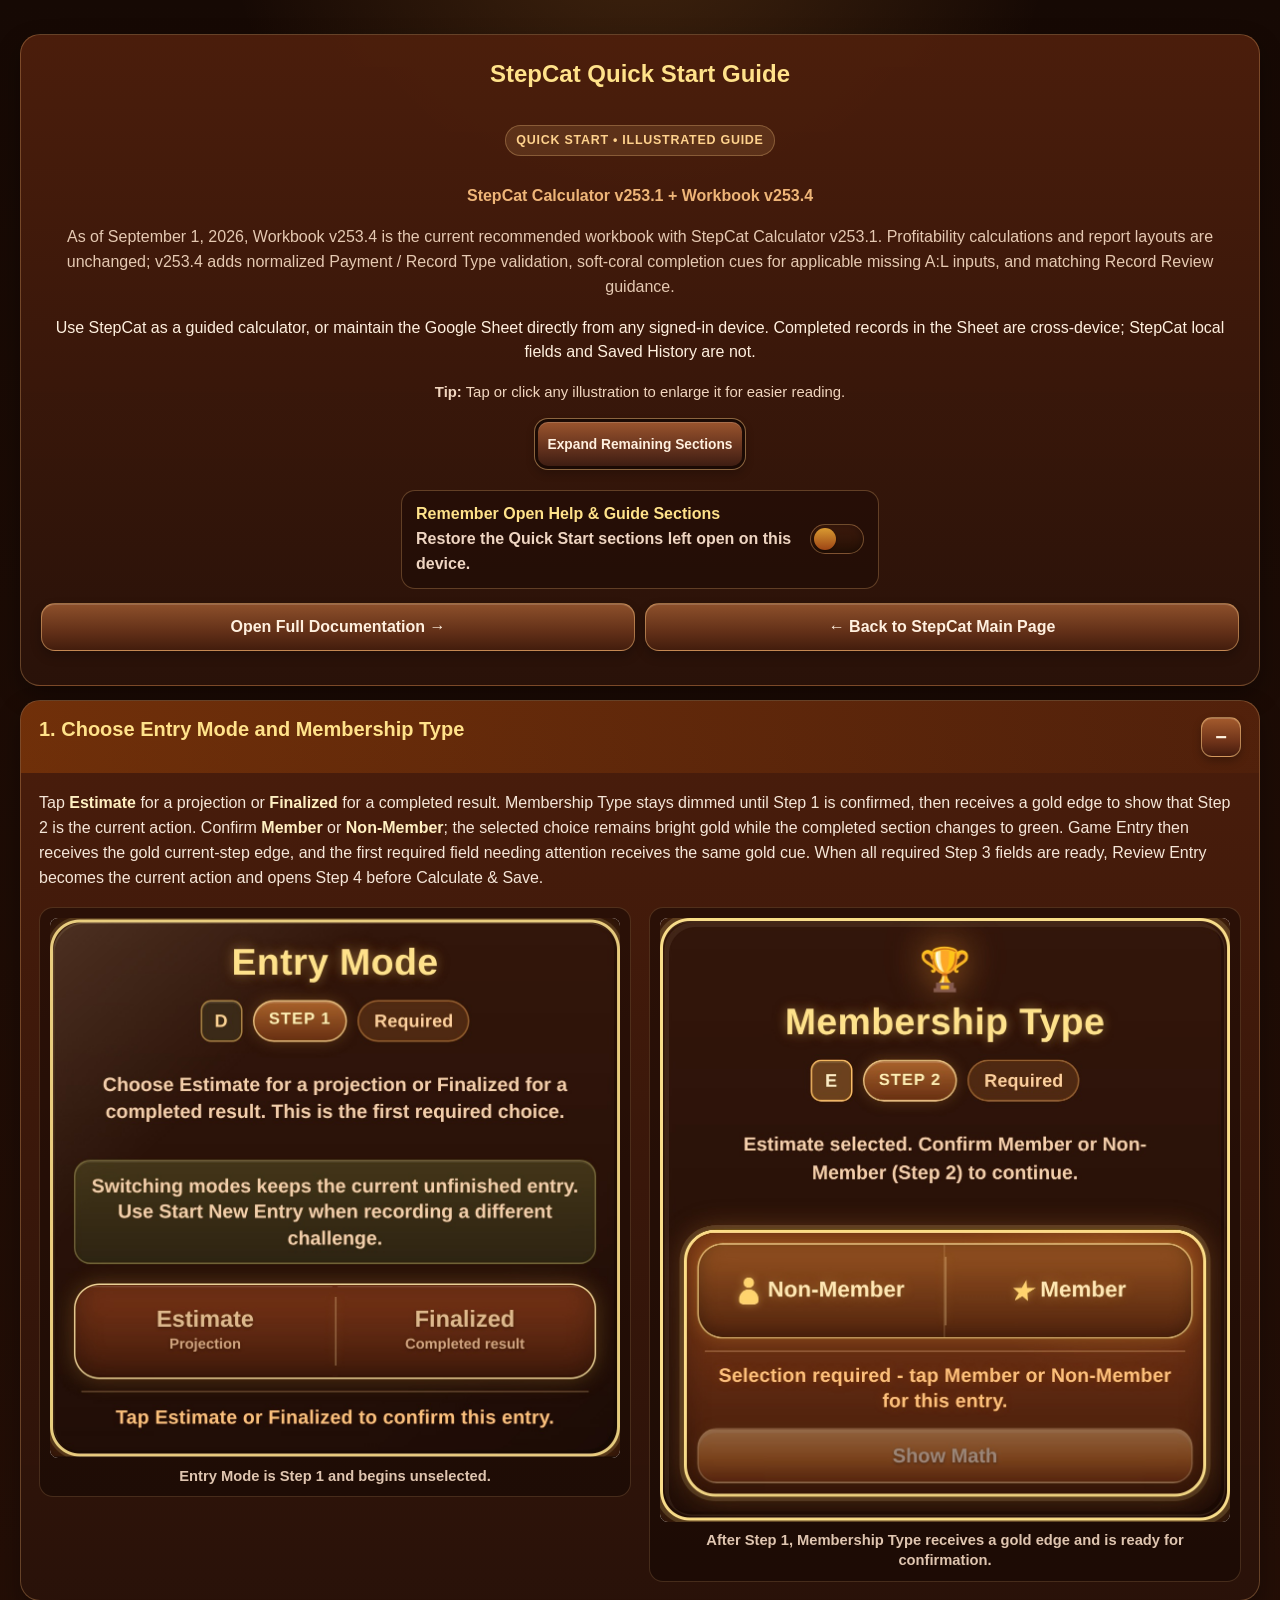
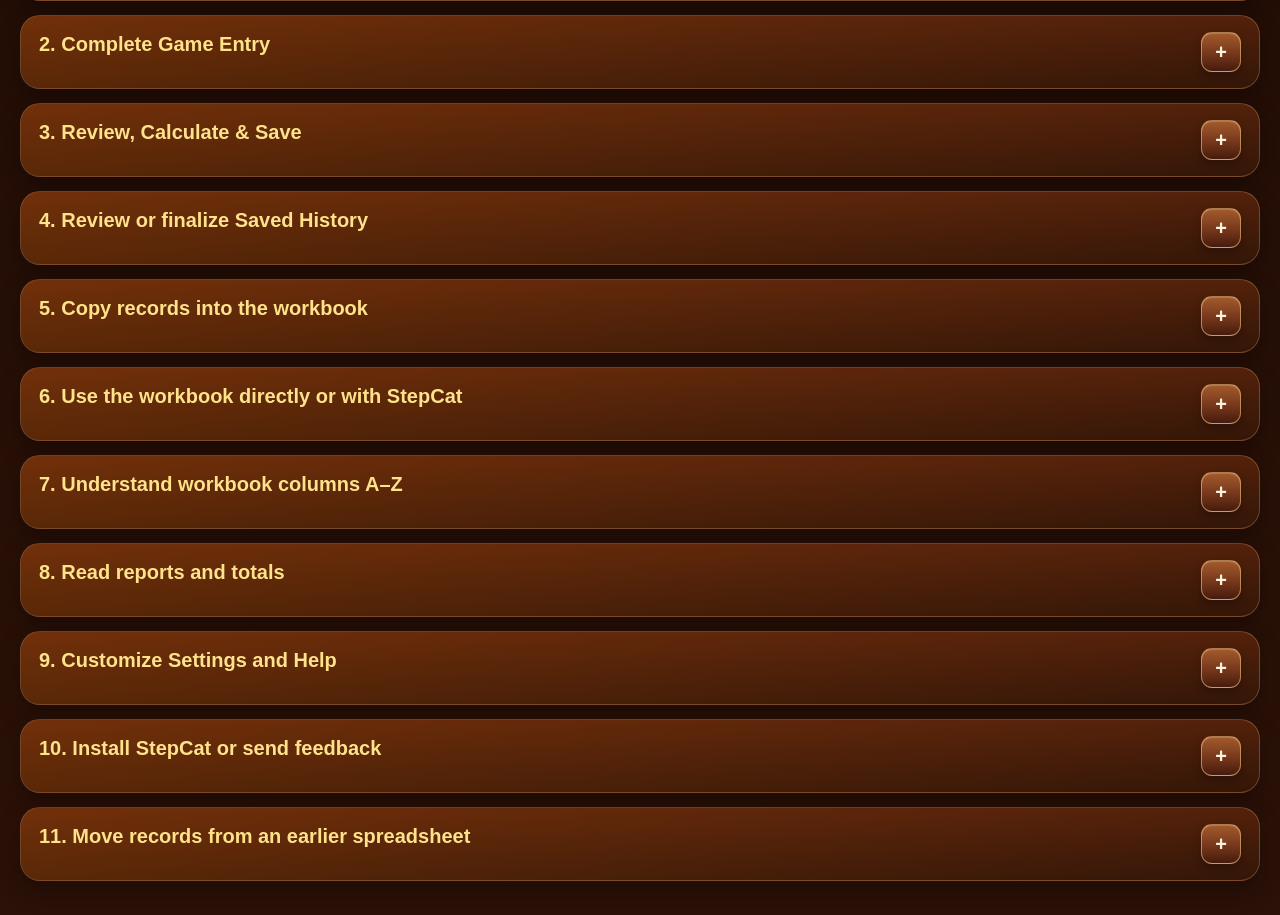
==== commit c0fa344b: "Add files via upload" ====
--- a/quick-start-guide.html
+++ b/quick-start-guide.html
@@ -1,6 +1,6 @@
 <!DOCTYPE html>
 
-<html lang="en"><head><meta charset="utf-8"/><meta content="width=device-width,initial-scale=1" name="viewport"/><meta content="#1b0b05" name="theme-color"/><title>StepCat Quick Start Guide — Calculator v253.1 + Workbook v253.3</title><style>
+<html lang="en"><head><meta charset="utf-8"/><meta content="width=device-width,initial-scale=1" name="viewport"/><meta content="#1b0b05" name="theme-color"/><title>StepCat Quick Start Guide — Calculator v253.1 + Workbook v253.4</title><style>
 :root{--bg:#160904;--panel:#2a1209;--panel2:#401b0b;--accent:#ff9d3c;--gold:#ffe28a;--text:#fff0df;--muted:#efd5c2;--line:rgba(255,190,120,.28);--blue:#173a61;--green:#1f6f45;--red:#7b241d}
 *{box-sizing:border-box}html{scroll-behavior:smooth}body{margin:0;background:radial-gradient(circle at 50% -120px,rgba(255,157,60,.2),transparent 420px),linear-gradient(180deg,#160904,#2b1107);color:var(--text);font-family:Arial,sans-serif;line-height:1.55}.wrap{max-width:1000px;margin:auto;padding:20px}.hero,.card,.guide-section{background:linear-gradient(180deg,rgba(78,31,12,.94),rgba(42,18,9,.98));border:1px solid var(--line);border-radius:20px;margin:14px 0;box-shadow:0 10px 24px rgba(0,0,0,.3)}.hero,.card{padding:20px}.hero{text-align:center}.version{color:var(--accent);font-weight:900}.document-kind{display:inline-block;padding:5px 10px;border:1px solid rgba(255,205,135,.28);border-radius:999px;color:#ffd28d;background:rgba(255,205,135,.12);font-weight:900;text-transform:uppercase;letter-spacing:.06em;font-size:.78rem}h1,h2,h3{color:var(--gold);margin-top:0}h2{scroll-margin-top:12px}.note,.warning,.success{padding:12px 14px;border-radius:12px;margin:12px 0}.note{background:rgba(23,58,97,.72);border-left:4px solid #6fb4ff}.warning{background:rgba(123,36,29,.58);border-left:4px solid #ff8877}.success{background:rgba(31,111,69,.55);border-left:4px solid #6ed89d}.controls{display:flex;gap:10px;flex-wrap:wrap;margin:12px 0}.button,a.button{display:inline-block;border:0;border-radius:14px;padding:11px 16px;background:linear-gradient(180deg,#ffb04d,#c95b05);color:#211006;font-weight:900;text-decoration:none;cursor:pointer}.guide-section{overflow:hidden}.guide-section>summary{list-style:none;cursor:pointer;padding:16px 18px;color:var(--gold);font-weight:900;font-size:1.25rem;background:linear-gradient(90deg,rgba(201,91,5,.3),rgba(201,91,5,.06));display:flex;justify-content:space-between;gap:12px}.guide-section>summary::-webkit-details-marker{display:none}.guide-section>summary:after{content:'+';font-size:1.6rem}.guide-section[open]>summary:after{content:'−'}.section-body{padding:18px}.shots{display:grid;grid-template-columns:repeat(2,minmax(0,1fr));gap:18px;align-items:start}.shots.one{grid-template-columns:1fr}.figure{margin:0;text-align:center;background:rgba(15,6,3,.45);border:1px solid rgba(255,190,120,.18);border-radius:14px;padding:10px;break-inside:avoid}.figure img{display:block;max-width:100%;height:auto;max-height:760px;object-fit:contain;margin:auto;border-radius:8px;background:#fff}.figure.wide img{width:100%;max-height:none}.figure figcaption{margin-top:8px;color:var(--gold);font-weight:800}.toc{columns:2;column-gap:32px}.toc a{color:var(--gold)}.small{font-size:.92rem;color:var(--muted)}code{background:#140704;padding:2px 5px;border-radius:5px}table{width:100%;border-collapse:collapse;margin:12px 0}th,td{border:1px solid rgba(255,190,120,.25);padding:9px;vertical-align:top}th{background:#4a2110;color:var(--gold)}
 @media(max-width:700px){.wrap{padding:12px}.hero,.card{padding:15px}.shots,.toc{grid-template-columns:1fr;columns:1}.section-body{padding:14px}.guide-section>summary{font-size:1.08rem}}
@@ -18,8 +18,8 @@
 .stepcat-image-viewer-close{position:absolute;top:0;right:0;z-index:2;min-width:48px;min-height:48px;border:1px solid rgba(255,219,158,.6);border-radius:15px;background:linear-gradient(180deg,#f0aa64,#cf6f22 54%,#8a350c);color:#fff8ed;font-size:28px;font-weight:900;line-height:1;box-shadow:0 7px 15px rgba(0,0,0,.34);cursor:pointer}
 @media(max-width:560px){.stepcat-image-viewer{padding:10px}.stepcat-image-viewer-image{max-width:98vw;max-height:80vh}.stepcat-image-viewer-close{top:2px;right:2px}}
 @media print{.illustration-zoom-hint,.stepcat-image-viewer{display:none!important}.figure img{cursor:default}}
-</style></head><body><main class="wrap"><section class="hero"><h1>StepCat Quick Start Guide</h1><p class="document-kind">Quick Start • Illustrated Guide</p><p class="version">StepCat Calculator v253.1 + Workbook v253.3</p><p class="release-date-note">As of August 31, 2026, Workbook v253.3 is the current recommended workbook with StepCat Calculator v253.1. It keeps the v253.2 formulas and reports while shortening the annual membership record label to Membership Fee.</p><p>Use StepCat as a guided calculator, or maintain the Google Sheet directly from any signed-in device. Completed records in the Sheet are cross-device; StepCat local fields and Saved History are not.</p><p class="illustration-zoom-hint"><strong>Tip:</strong> Tap or click any illustration to enlarge it for easier reading.</p><div class="guide-control-groups"><div aria-label="Guide section controls" class="section-controls"><button class="button guide-action" id="expandAll">Expand Sections</button><button class="button guide-action" id="collapseAll">Collapse Sections</button></div><div aria-label="Guide navigation" class="document-navigation"><a class="button nav-button" href="/standalone">Open Full Documentation →</a><a class="button nav-button" href="/" target="_top">← Back to StepCat Main Page</a></div></div><label class="guide-progress-toggle"><span class="guide-progress-label"><strong>Remember Open Help &amp; Guide Sections</strong><span>Restore the Quick Start sections left open on this device.</span></span><input id="rememberProgress" type="checkbox"/><span aria-hidden="true" class="guide-progress-switch"></span></label></section>
-<details class="guide-section" id="quick-1" open=""><summary>1. Choose Entry Mode and Membership Type</summary><div class="section-body"><p>Tap <strong>Estimate</strong> for a projection or <strong>Finalized</strong> for a completed result. Membership Type stays dimmed until Step 1 is confirmed, then receives a gold edge to show that Step 2 is the current action. Confirm <strong>Member</strong> or <strong>Non-Member</strong>; the selected choice remains bright gold while the completed section changes to green. Game Entry then receives the gold current-step edge, and the first required field needing attention receives the same gold cue. When all required Step 3 fields are ready, Review Entry becomes the current action and opens Step 4 before Calculate &amp; Save.</p><div class="shots"><figure class="figure"><img alt="Entry Mode is Step 1 and begins unselected." src="./images/01-game-record-information.jpg?v=2533clarity"/><figcaption>Entry Mode is Step 1 and begins unselected.</figcaption></figure><figure class="figure"><img alt="Membership Type is Step 2 and confirms Member or Non-Member." src="./images/02-membership-confirmation.jpg?v=2533clarity"/><figcaption>After Step 1, Membership Type receives a gold edge and is ready for confirmation.</figcaption></figure></div></div></details><details class="guide-section" id="quick-2"><summary>2. Complete Game Entry</summary><div class="section-body"><p>Step 3 keeps the familiar labeled inputs while reducing phone scrolling. Type only the values shown on the game platform; no field names, tab characters, or specially formatted text are required. Amount fields such as Gross Pot, Entry Fee, and Final Earned accept no more than two digits after the decimal; extra fractional digits and additional decimal points are not retained.</p><ul><li><strong>Game Details:</strong> Game Name, Start Date, End Date, Payment / Record Type, Notes, and Copied Date Format.</li><li><strong>Calculation Information:</strong> Gross Pot, Entry Fee, Eligible Players, and Total Players.</li><li><strong>Final Result:</strong> Final Earned / Chips and Disqualified status for Finalized entries. Estimates require no final amount.</li></ul><p class="note" data-note-label="Guided Entry">Use <strong>Continue</strong> to move to the next Step 3 section and <strong>Back</strong> to return to the previous one. Your entered values remain in place as you move between sections. Choose <strong>Show All Fields</strong> whenever you want all Step 3 fields visible together.</p><div class="shots"><figure class="figure"><img alt="Game Details filled with a current Estimate example." src="./images/03-filled-record-details.jpg?v=2533clarity"/><figcaption>Game Details field layout reference. Current Guided Entry uses Continue to move forward, Back to return, and dims completed earlier sections.</figcaption></figure><figure class="figure"><img alt="Calculation Information filled for the same Estimate example." src="./images/04-calculation-information.jpg?v=2533clarity"/><figcaption>Calculation Information field layout reference. Current Guided Entry keeps future sections locked until Continue reaches them and adds Back navigation.</figcaption></figure></div><h3>Finalized entries: complete Final Result</h3><p>In Finalized mode, the disqualification control appears immediately before Final Earned / Chips. The status reads <strong>Disqualified: No</strong> for a normal result and <strong>Disqualified: Yes</strong> when selected; before Finalized mode is ready, the control remains unavailable. Turning it on sets Final Earned to 0.00 and locks the field until switched off.</p><p class="note" data-note-label="Disqualified">Leave <strong>Disqualified</strong> OFF for a normal result. Turn it ON only when the entry was actually disqualified. While ON, Final Earned is locked at 0.00; turning it OFF restores the value that was there before.</p><div class="shots"><figure class="figure"><img alt="Finalized status control and required Final Earned field." src="./images/05-final-earned-requirement.jpg?v=2530r16"/><figcaption>Finalized status control and required Final Earned field.</figcaption></figure><figure class="figure"><img alt="Final Earned entered for a normal finalized result." src="./images/07-final-earned-entered.jpg?v=2530r16"/><figcaption>Final Earned entered for a normal finalized result.</figcaption></figure></div></div></details><details class="guide-section" id="quick-3"><summary>3. Review, Calculate &amp; Save</summary><div class="section-body"><p>When the required Step 3 values are ready, choose <strong>Review Entry</strong>. In Guided Sections, Step 3 collapses and dims as a completed group so Step 4 becomes the clear visual focus. Step 4 presents Entry Mode, Membership Type, Game Details, Calculation Information, Final Result together, including Notes and Copied Date Format before anything is saved. Opening the review does not automatically focus a field or open the mobile keyboard.</p><p>Choose <strong>Edit</strong> beside any review group to return to the exact Step 3 subsection. Choose <strong>Continue Editing</strong> to close the review without saving and return to Game Entry; the selected Step 3 subsection brightens and reopens.</p><p class="note" data-note-label="Before You Save">Opening <strong>Review Entry</strong> does not save anything. A Saved History record is created only after you choose <strong>Calculate &amp; Save</strong>.</p><h3>Calculate, save, or begin a new entry</h3><p>After reviewing Step 4, choose <strong>Calculate &amp; Save</strong> to validate the entry and store one result. A successful save keeps the completed fields visible for review during the current session while removing them from unfinished-draft recovery. Use <strong>View Saved Result</strong> to open the newest history card, <strong>Undo Last Save</strong> to remove that newest record, or <strong>Start New Entry</strong> when you are ready to reset the form.</p><p>Use <strong>Clear Game Entry</strong> at the bottom of Step 3 when needed. <strong>Restore Cleared Fields</strong> appears in the same location after clearing.</p><div class="shots one"><figure class="figure"><img alt="Review Entry and Calculate and Save reference." src="./images/08-calculate-and-save.jpg?v=2533clarity"/><figcaption>Review Entry appears before Calculate &amp; Save.</figcaption></figure></div></div></details><details class="guide-section" id="quick-4"><summary>4. Review or finalize Saved History</summary><div class="section-body"><p>Estimate cards show projected earnings while Accounting Result and ROI remain N/A. Each record receives a permanent non-editable <strong>SC-####</strong> Record ID. History cards use green for Profit, amber for Draw, red for Loss or Disqualification, blue for Estimate, and teal for Free Game results. The Result Color Guide beside Saved History writes out the same key, and every card also names its result. Tap <strong>Finalize This Estimate</strong> when the game ends; StepCat updates that same record and keeps its ID and history position.</p><div class="shots"><figure class="figure"><img alt="Current Step Marathon Estimate card with projection and Finalize This Estimate." src="./images/09-newest-saved-result.jpg?v=2531finaluxdocs"/><figcaption>Current Saved History Estimate example (SC-0004) with Finalize This Estimate.</figcaption></figure><figure class="figure"><img alt="The same Step Marathon record updated to Finalized with a profit result." src="./images/10-saved-history-card.jpg?v=2531finaluxdocs"/><figcaption>The same SC-0004 record after finalizing: $75.46 Final Earned, $15.46 Profit, and 25.8% ROI.</figcaption></figure></div></div></details><details class="guide-section" id="quick-5"><summary>5. Copy records into the workbook</summary><div class="section-body"><p><strong>The calculator is optional.</strong> The Google Sheet can be maintained directly on a phone, tablet, or computer. Enter or paste A–M, leave N–Z untouched, and the workbook calculates its own results and reports.</p><p class="note" data-note-label="Switching Devices">Only records already added to your Google Sheet are available on another device. Saved History, settings, and unfinished entries remain on the device where they were created.</p><p>Tap <strong>Copy This Sheet Row</strong>, open Game Records, select the first empty cell in column A, and paste. Copy All Sheet Rows transfers all saved A–M records without a header row because row 4 already contains workbook headers.</p><div class="shots"><figure class="figure"><img alt="Copy This Sheet Row and Finalize This Estimate actions." src="./images/11-copy-sheet-row.jpg?v=2530r16"/><figcaption>Copy This Sheet Row and Finalize This Estimate actions.</figcaption></figure><figure class="figure"><img alt="Copy confirmation and Saved History context." src="./images/12-sheet-row-copied.jpg?v=2530r16"/><figcaption>Copy confirmation and Saved History context.</figcaption></figure><figure class="figure"><img alt="Saved History copy guidance followed by Restore History and Clear History maintenance controls." src="./images/33-saved-history-actions.jpg?v=2530r16"/><figcaption>Copy All Sheet Rows remains primary; Restore History and Clear History follow the copy guidance.</figcaption></figure></div><p class="warning"><strong>Paste in A–M only.</strong> Never overwrite formula columns N–Z.</p></div></details><details class="guide-section" id="quick-6"><summary>6. Use the workbook directly or with StepCat</summary><div class="section-body"><p><strong>Use one Google Sheets copy:</strong> open Workbook v253.3 from Help &amp; Resources, make your own editable copy if desired, then open that same Sheet from any device signed into the same Google account. Workbook v253.3 is self-contained and can be used with or without StepCat.</p><p>The workbook uses the app palette while preserving spreadsheet cues: pale gold/cream for user input, blue-gray for protected formulas, green for Profit, gray for Draw, blue for Estimate, yellow for Free Game, and red for losses or warnings.</p><div class="shots"><figure class="figure wide"><img alt="Upper Instructions sheet with consistent coded rows." src="./images/13-workbook-instructions.jpg?v=2533clarity"/><figcaption>Upper Instructions sheet with consistent coded rows.</figcaption></figure><figure class="figure wide"><img alt="Carryover alternative section in the lower Instructions sheet." src="./images/13-workbook-instructions-lower.jpg?v=2533clarity"/><figcaption>Lower Instructions sheet showing the Carryover alternative and its safeguards.</figcaption></figure></div></div></details><details class="guide-section" id="quick-7"><summary>7. Understand workbook columns A–Z</summary><div class="section-body"><p>Enter or paste records in <strong>A–M</strong>. Protected formulas calculate <strong>N–Z</strong> automatically. The workbook has 500 active record positions, normally rows 5–504. On mobile, you may insert a whole worksheet row where a record belongs and enter or paste A–M; the red boundary moves down temporarily. Afterward, delete the same number of unused blank rows immediately above the boundary so it returns to row 505. Never delete the red boundary itself. This direct-entry workflow is the workbook's normal independent operating mode; StepCat simply prepares the same A–M inputs for you. For special rows, use <strong>Free Game / Chips</strong> or <strong>Membership Fee</strong> in Payment / Record Type.</p><div class="shots"><figure class="figure wide"><img alt="Game Records input columns A–M." src="./images/14-game-records-top.jpg?v=2533clarity"/><figcaption>Game Records input columns A–M.</figcaption></figure><figure class="figure wide"><img alt="Protected formula columns N–Z." src="./images/16-formula-columns.jpg?v=2533clarity"/><figcaption>Protected formula columns N–Z.</figcaption></figure><figure class="figure wide"><img alt="Record Review in Workbook v253.3 with consistent row sizing." src="./images/17-record-review-totals.jpg?v=2532screensfinal"/><figcaption>Record Review in Workbook v253.3 with rows 5–30 shown at consistent sizing.</figcaption></figure></div></div></details><details class="guide-section" id="quick-8"><summary>8. Read reports and totals</summary><div class="section-body"><p>Summary gives exact Profit, Draw, and Disqualified counts, excludes subscriptions from Games by Result, and tracks membership fees separately. Game Comparisons separates completed paid games from Estimates, Free Games, and subscriptions. Best Results now shows meaningful high/low and record extremes for profit, positive ROI, elimination rate, challenge length, player fields, Gross Pot, and Free Game chips; genuine 0% elimination rates are eligible.</p><div class="shots"><figure class="figure wide"><img alt="Summary dashboard with exact counts and financial totals." src="./images/20-summary.jpg?v=2533clarity"/><figcaption>Summary dashboard with exact counts and financial totals.</figcaption></figure><figure class="figure wide"><img alt="Exact Games by Result tally." src="./images/21-summary-tally.jpg?v=2533clarity"/><figcaption>Exact Games by Result tally.</figcaption></figure><figure class="figure wide"><img alt="Member vs Non-Member performance with separate non-game counts." src="./images/22-game-comparisons.jpg?v=2530r16"/><figcaption>Member vs Non-Member performance with separate non-game counts.</figcaption></figure><figure class="figure wide"><img alt="Best Results in Workbook v253.3 with finalized row-height consistency." src="./images/23-best-results.jpg?v=2532screensfinal"/><figcaption>Best Results in Workbook v253.3 with the finalized row-height consistency.</figcaption></figure></div></div></details><details class="guide-section" id="quick-9"><summary>9. Customize Settings and Help</summary><div class="section-body"><p>Each Quick Explanation header includes a short helper line, followed by Expand All and Collapse All controls. Settings changes save automatically. Restore Defaults replaces saved preferences with StepCat’s original settings, including Haptic Feedback set to Low. It does not delete Saved History, current entry information, or spreadsheet records. Section Display, Starting State, Entry Preferences, Help &amp; Guides, Haptic Feedback, and Help &amp; Feedback are grouped separately. Every setting that needs explanation includes an information button. Informational popups use one large Close button. Default-open settings apply when StepCat starts or refreshes without overriding a drawer the user manually opened or collapsed during the current session. Help also explains that StepCat data is device-local and that the Google Sheet is the cross-device record.</p><div class="shots"><figure class="figure"><img alt="Settings Page Sections and Starting State." src="./images/24-settings-page-sections.jpg?v=2533clarity"/><figcaption>Page Sections &amp; Starting State controls.</figcaption></figure><figure class="figure"><img alt="Settings Entry Preferences and safeguards." src="./images/24-settings-panel.jpg?v=2533clarity"/><figcaption>Entry Preferences includes Remember Game Entry Layout.</figcaption></figure><figure class="figure"><img alt="Settings Help and Guides, Haptic Feedback, and Restore Defaults." src="./images/24-settings-lower.jpg?v=2533clarity"/><figcaption>Help &amp; Guides, Haptic Feedback, and Restore Defaults.</figcaption></figure><figure class="figure"><img alt="Quick Explanations overview." src="./images/25-help-main.jpg?v=2533clarity"/><figcaption>Quick Explanations overview.</figcaption></figure><figure class="figure"><img alt="Help and Resources Guides and Workbook controls." src="./images/26-help-guides-downloads.jpg?v=2533clarity"/><figcaption>Guides &amp; Workbook, including the current Google Sheets copy and downloadable guides.</figcaption></figure></div></div></details><details class="guide-section" id="quick-10"><summary>10. Install StepCat or send feedback</summary><div class="section-body"><p>Write Feedback is available in the main-page footer, Settings, and Help. The Install StepCat prompt reports whether installation is available. <strong>Don’t Show Again</strong> hides that prompt on the current browser/device, and <strong>Show Installation Prompt</strong> in Settings restores it. Tap the information button for Add to Home Screen and shortcut alternatives. Installed-app mode keeps the prompt hidden. Feedback prepares a message for your email app.</p><div class="shots"><figure class="figure"><img alt="State-aware Install StepCat card with contextual information." src="./images/28-install-stepcat-card.jpg?v=2530r16"/><figcaption>State-aware Install StepCat card with contextual information.</figcaption></figure><figure class="figure"><img alt="Compact Install information dialog with one large Close control." src="./images/34-install-information-dialog.jpg?v=2530r16"/><figcaption>Close the compact Install information dialog to remain on the main page.</figcaption></figure><figure class="figure"><img alt="Android Chrome installation or shortcut menu." src="./images/29-android-chrome-install-menu.jpg?v=2530r16"/><figcaption>Android Chrome installation or shortcut menu.</figcaption></figure><figure class="figure"><img alt="Android installation confirmation." src="./images/31-android-install-dialog.jpg?v=2530r16"/><figcaption>Android installation confirmation.</figcaption></figure><figure class="figure"><img alt="StepCat installed on an Android home screen." src="./images/32-stepcat-home-screen-icon.jpg?v=2530r16"/><figcaption>StepCat installed on an Android home screen.</figcaption></figure><figure class="figure"><img alt="Feedback dialog." src="./images/18-feedback-dialog.jpg?v=2530r16"/><figcaption>Feedback dialog.</figcaption></figure><figure class="figure"><img alt="Prepared feedback email." src="./images/19-feedback-email-prepared.jpg?v=2530r16"/><figcaption>Prepared feedback email.</figcaption></figure></div></div></details><details class="guide-section" id="quick-11"><summary>11. Move records from an earlier spreadsheet</summary><div class="section-body"><p>Copy from <strong>A5 through your last actual record row</strong> and paste into <strong>A5</strong> of Workbook v253.3. For example, if row 198 is your last record, copy <strong>A5:M198</strong>. You do not need to copy unused yellow rows down to the red boundary. Include any blank rows that occur between existing records so their order is preserved. Existing records do not need to be retyped.</p><p><strong>Computer:</strong> use Paste special → Values only. <strong>Phone or tablet:</strong> regular Paste is acceptable when only A–M are copied. Minor appearance differences can be corrected later.</p><p class="warning">Do not copy N–Z, headers, entire rows, entire sheets, reports, or charts.</p><div class="shots one"><figure class="figure"><img alt="Previous v253.1 What’s New release notice, retained as a layout reference." src="./images/whats-new-v2531-expanded.jpg?v=2533clarity"/><figcaption>The August 31 Workbook v253.3 update keeps the finalized reporting and mobile-workflow changes while adding the shorter Membership Fee label and clearer guide behavior.</figcaption></figure></div><div class="shots one"><figure class="figure"><img alt="Move Existing Records dialog with A5:M transfer guidance." src="./images/35-move-existing-records.jpg?v=2533clarity"/><figcaption>Previous v253.1 Move Existing Records screenshot shown for control/layout reference; the current dialog points to Workbook v253.3 and keeps the same A5:M safety rule.</figcaption></figure></div><h3>Release Note</h3><p><strong>As of August 31, 2026, Workbook v253.3 is recommended with StepCat Calculator v253.1.</strong> It retains the August 11 row/formula safeguards and adds the documented mobile boundary workflow, shorter special record labels, alignment refinements, and expanded Best Results reporting. <strong>Earlier corrected workbooks can continue to perform the core calculations, so migration is not mandatory solely because Workbook v253.3 exists.</strong></p><p>If your workbook predates the August 11 corrections, shows formula/reference problems, or you want the finalized v253.3 presentation, open Workbook v253.3 and transfer A5:M only through the last actual record row. Unused yellow rows down to the red boundary do not need to be copied. No Carryover is needed merely to update; use Carryover only when all 500 active record positions are actually filled.</p><p><strong>Cross-device note:</strong> the workbook may be maintained directly through Google Sheets. StepCat itself does not synchronize Saved History or unfinished fields between devices.</p></div></details></main><script id="stepcat-guide-image-check">(function(){function mark(img){img.style.display="none";var box=document.createElement("div");box.className="image-load-warning";box.textContent="Illustration could not be loaded. Re-upload the complete images folder beside index.html, then refresh this guide.";img.parentNode.insertBefore(box,img.nextSibling);}document.querySelectorAll("img").forEach(function(img){img.addEventListener("error",function(){mark(img);},{once:true});});})();</script><script>(function(){
+</style></head><body><main class="wrap"><section class="hero"><h1>StepCat Quick Start Guide</h1><p class="document-kind">Quick Start • Illustrated Guide</p><p class="version">StepCat Calculator v253.1 + Workbook v253.4</p><p class="release-date-note">As of September 1, 2026, Workbook v253.4 is the current recommended workbook with StepCat Calculator v253.1. Profitability calculations and report layouts are unchanged; v253.4 adds normalized Payment / Record Type validation, soft-coral completion cues for applicable missing A:L inputs, and matching Record Review guidance.</p><p>Use StepCat as a guided calculator, or maintain the Google Sheet directly from any signed-in device. Completed records in the Sheet are cross-device; StepCat local fields and Saved History are not.</p><p class="illustration-zoom-hint"><strong>Tip:</strong> Tap or click any illustration to enlarge it for easier reading.</p><div class="guide-control-groups"><div aria-label="Guide section controls" class="section-controls"><button class="button guide-action" id="expandAll">Expand Sections</button><button class="button guide-action" id="collapseAll">Collapse Sections</button></div><div aria-label="Guide navigation" class="document-navigation"><a class="button nav-button" href="/standalone">Open Full Documentation →</a><a class="button nav-button" href="/" target="_top">← Back to StepCat Main Page</a></div></div><label class="guide-progress-toggle"><span class="guide-progress-label"><strong>Remember Open Help &amp; Guide Sections</strong><span>Restore the Quick Start sections left open on this device.</span></span><input id="rememberProgress" type="checkbox"/><span aria-hidden="true" class="guide-progress-switch"></span></label></section>
+<details class="guide-section" id="quick-1" open=""><summary>1. Choose Entry Mode and Membership Type</summary><div class="section-body"><p>Tap <strong>Estimate</strong> for a projection or <strong>Finalized</strong> for a completed result. Membership Type stays dimmed until Step 1 is confirmed, then receives a gold edge to show that Step 2 is the current action. Confirm <strong>Member</strong> or <strong>Non-Member</strong>; the selected choice remains bright gold while the completed section changes to green. Game Entry then receives the gold current-step edge, and the first required field needing attention receives the same gold cue. When all required Step 3 fields are ready, Review Entry becomes the current action and opens Step 4 before Calculate &amp; Save.</p><div class="shots"><figure class="figure"><img alt="Entry Mode is Step 1 and begins unselected." src="./images/01-game-record-information.jpg?v=2534completion"/><figcaption>Entry Mode is Step 1 and begins unselected.</figcaption></figure><figure class="figure"><img alt="Membership Type is Step 2 and confirms Member or Non-Member." src="./images/02-membership-confirmation.jpg?v=2534completion"/><figcaption>After Step 1, Membership Type receives a gold edge and is ready for confirmation.</figcaption></figure></div></div></details><details class="guide-section" id="quick-2"><summary>2. Complete Game Entry</summary><div class="section-body"><p>Step 3 keeps the familiar labeled inputs while reducing phone scrolling. Type only the values shown on the game platform; no field names, tab characters, or specially formatted text are required. Amount fields such as Gross Pot, Entry Fee, and Final Earned accept no more than two digits after the decimal; extra fractional digits and additional decimal points are not retained.</p><ul><li><strong>Game Details:</strong> Game Name, Start Date, End Date, Payment / Record Type, Notes, and Copied Date Format.</li><li><strong>Calculation Information:</strong> Gross Pot, Entry Fee, Eligible Players, and Total Players.</li><li><strong>Final Result:</strong> Final Earned / Chips and Disqualified status for Finalized entries. Estimates require no final amount.</li></ul><p class="note" data-note-label="Guided Entry">Use <strong>Continue</strong> to move to the next Step 3 section and <strong>Back</strong> to return to the previous one. Your entered values remain in place as you move between sections. Choose <strong>Show All Fields</strong> whenever you want all Step 3 fields visible together.</p><div class="shots"><figure class="figure"><img alt="Game Details for the real $100 Step Battle example." src="./images/03-filled-record-details.jpg?v=2534finaldocs"/><figcaption>Game Details for the $100 Step Battle example. Continue moves forward without clearing entered values.</figcaption></figure><figure class="figure"><img alt="Calculation Information for the same $100 Step Battle example." src="./images/04-calculation-information.jpg?v=2534finaldocs"/><figcaption>Calculation Information for the same finalized example: 50,700 pot, $100 fee, 460 eligible players, and 507 total players.</figcaption></figure></div><h3>Finalized entries: complete Final Result</h3><p>In Finalized mode, the disqualification control appears immediately before Final Earned / Chips. The status reads <strong>Disqualified: No</strong> for a normal result and <strong>Disqualified: Yes</strong> when selected; before Finalized mode is ready, the control remains unavailable. Turning it on sets Final Earned to 0.00 and locks the field until switched off.</p><p class="note" data-note-label="Disqualified">Leave <strong>Disqualified</strong> OFF for a normal result. Turn it ON only when the entry was actually disqualified. While ON, Final Earned is locked at 0.00; turning it OFF restores the value that was there before.</p><div class="shots"><figure class="figure"><img alt="Final Result before Final Earned is entered, with Disqualified set to No." src="./images/05-final-earned-requirement.jpg?v=2534finaldocs"/><figcaption>Final Result before Final Earned is entered. Disqualified: No is the normal default.</figcaption></figure><figure class="figure"><img alt="Final Result with $110.22 entered for the $100 Step Battle." src="./images/07-final-earned-entered.jpg?v=2534finaldocs"/><figcaption>$110.22 Final Earned entered for the normal, non-disqualified $100 Step Battle result.</figcaption></figure></div></div></details><details class="guide-section" id="quick-3"><summary>3. Review, Calculate &amp; Save</summary><div class="section-body"><p>When the required Step 3 values are ready, choose <strong>Review Entry</strong>. In Guided Sections, Step 3 collapses and dims as a completed group so Step 4 becomes the clear visual focus. Step 4 presents Entry Mode, Membership Type, Game Details, Calculation Information, Final Result together, including Notes and Copied Date Format before anything is saved. Opening the review does not automatically focus a field or open the mobile keyboard.</p><p>Choose <strong>Edit</strong> beside any review group to return to the exact Step 3 subsection. Choose <strong>Continue Editing</strong> to close the review without saving and return to Game Entry; the selected Step 3 subsection brightens and reopens.</p><p class="note" data-note-label="Before You Save">Opening <strong>Review Entry</strong> does not save anything. A Saved History record is created only after you choose <strong>Calculate &amp; Save</strong>.</p><h3>Calculate, save, or begin a new entry</h3><p>After reviewing Step 4, choose <strong>Calculate &amp; Save</strong> to validate the entry and store one result. A successful save keeps the completed fields visible for review during the current session while removing them from unfinished-draft recovery. Use <strong>View Saved Result</strong> to open the newest history card, <strong>Undo Last Save</strong> to remove that newest record, or <strong>Start New Entry</strong> when you are ready to reset the form.</p><p>Use <strong>Clear Game Entry</strong> at the bottom of Step 3 when needed. <strong>Restore Cleared Fields</strong> appears in the same location after clearing.</p><div class="shots one"><figure class="figure"><img alt="Step 4 review of the completed $100 Step Battle entry." src="./images/08-calculate-and-save.jpg?v=2534finaldocs"/><figcaption>Step 4 Review shows all completed values together before Calculate &amp; Save creates the Saved History record.</figcaption></figure></div></div></details><details class="guide-section" id="quick-4"><summary>4. Review or finalize Saved History</summary><div class="section-body"><p>Estimate cards show projected earnings while Accounting Result and ROI remain N/A. Each record receives a permanent non-editable <strong>SC-####</strong> Record ID. History cards use green for Profit, amber for Draw, red for Loss or Disqualification, blue for Estimate, and teal for Free Game results. The Result Color Guide beside Saved History writes out the same key, and every card also names its result. Tap <strong>Finalize This Estimate</strong> when the game ends; StepCat updates that same record and keeps its ID and history position.</p><div class="shots"><figure class="figure"><img alt="Current Step Marathon Estimate card with projection and Finalize This Estimate." src="./images/09-newest-saved-result.jpg?v=2531finaluxdocs"/><figcaption>Current Saved History Estimate example (SC-0004) with Finalize This Estimate.</figcaption></figure><figure class="figure"><img alt="Finalized Saved History card for the $100 Step Battle." src="./images/10-saved-history-card.jpg?v=2534finaldocs"/><figcaption>Finalized $100 Step Battle card: $110.22 Final Earned, $10.22 Profit, and 10.2% ROI.</figcaption></figure></div></div></details><details class="guide-section" id="quick-5"><summary>5. Copy records into the workbook</summary><div class="section-body"><p><strong>The calculator is optional.</strong> The Google Sheet can be maintained directly on a phone, tablet, or computer. Enter or paste A–M, leave N–Z untouched, and the workbook calculates its own results and reports.</p><p class="note" data-note-label="Switching Devices">Only records already added to your Google Sheet are available on another device. Saved History, settings, and unfinished entries remain on the device where they were created.</p><p>Tap <strong>Copy This Sheet Row</strong>, open Game Records, select the first empty cell in column A, and paste. Copy All Sheet Rows transfers all saved A–M records without a header row because row 4 already contains workbook headers.</p><div class="shots"><figure class="figure"><img alt="Copy This Sheet Row and Finalize This Estimate actions." src="./images/11-copy-sheet-row.jpg?v=2530r16"/><figcaption>Copy This Sheet Row and Finalize This Estimate actions.</figcaption></figure><figure class="figure"><img alt="Copy confirmation and Saved History context." src="./images/12-sheet-row-copied.jpg?v=2530r16"/><figcaption>Copy confirmation and Saved History context.</figcaption></figure><figure class="figure"><img alt="Saved History copy guidance followed by Restore History and Clear History maintenance controls." src="./images/33-saved-history-actions.jpg?v=2530r16"/><figcaption>Copy All Sheet Rows remains primary; Restore History and Clear History follow the copy guidance.</figcaption></figure></div><p class="warning"><strong>Paste in A–M only.</strong> Never overwrite formula columns N–Z.</p></div></details><details class="guide-section" id="quick-6"><summary>6. Use the workbook directly or with StepCat</summary><div class="section-body"><p><strong>Use one Google Sheets copy:</strong> open Workbook v253.4 from Help &amp; Resources, make your own editable copy if desired, then open that same Sheet from any device signed into the same Google account. Workbook v253.4 is self-contained and can be used with or without StepCat.</p><p>The workbook uses the app palette while preserving spreadsheet cues: pale gold/cream for user input, blue-gray for protected formulas, green for Profit, gray for Draw, blue for Estimate, yellow for Free Game, and red for losses or warnings.</p><div class="shots"><figure class="figure wide"><img alt="Workbook v253.4 upper Instructions section." src="./images/13-workbook-instructions.jpg?v=2534finaldocs"/><figcaption>Workbook v253.4 upper Instructions section with current Membership Fee wording and workbook safeguards.</figcaption></figure><figure class="figure wide"><img alt="Workbook v253.4 Carryover alternative fields and steps." src="./images/13-workbook-instructions-lower.jpg?v=2534finaldocs"/><figcaption>Carryover alternative: prior totals and the four setup steps. The guide text below states the current Membership Fee exclusion safeguard.</figcaption></figure></div></div></details><details class="guide-section" id="quick-7"><summary>7. Understand workbook columns A–Z</summary><div class="section-body"><p>Enter or paste records in <strong>A–M</strong>. Protected formulas calculate <strong>N–Z</strong> automatically. The workbook has 500 active record positions, normally rows 5–504. On mobile, you may insert a whole worksheet row where a record belongs and enter or paste A–M; the red boundary moves down temporarily. Afterward, delete the same number of unused blank rows immediately above the boundary so it returns to row 505. Never delete the red boundary itself. This direct-entry workflow is the workbook's normal independent operating mode; StepCat simply prepares the same A–M inputs for you. For special rows, use <strong>Free Game / Chips</strong> or <strong>Membership Fee</strong> in Payment / Record Type.</p><div class="shots"><figure class="figure wide"><img alt="Workbook v253.4 Game Records input columns A-M." src="./images/14-game-records-top.jpg?v=2534finaldocs"/><figcaption>Game Records A-M input area with rows 1-4 visible.</figcaption></figure><figure class="figure wide"><img alt="Workbook v253.4 protected formula columns N-Z." src="./images/16-formula-columns.jpg?v=2534finaldocs"/><figcaption>Protected formula columns N-Z. Do not edit or paste into these columns.</figcaption></figure><figure class="figure wide"><img alt="Workbook v253.4 Record Review and status totals." src="./images/17-record-review-totals.jpg?v=2534finaldocs"/><figcaption>Record Review v253.4 with result totals plus blue In Progress, amber Ready to Finalize, and red Estimate Date Issues status rows.</figcaption></figure></div></div></details><details class="guide-section" id="quick-8"><summary>8. Read reports and totals</summary><div class="section-body"><p>Summary gives exact Profit, Draw, and Disqualified counts, excludes Membership Fee rows from Games by Result, and tracks membership fees separately. Game Comparisons separates completed paid games from Estimates, Free Games, and Membership Fee rows. Best Results now shows meaningful high/low and record extremes for profit, positive ROI, elimination rate, challenge length, player fields, Gross Pot, and Free Game chips; genuine 0% elimination rates are eligible.</p><div class="shots"><figure class="figure wide"><img alt="Workbook v253.4 Summary dashboard." src="./images/20-summary.jpg?v=2534finaldocs"/><figcaption>Summary v253.4 with paid-game counts, Membership Fees, Actual Running Net Profit, and Free Game chips kept separate.</figcaption></figure><figure class="figure wide"><img alt="Workbook v253.4 Running Tally." src="./images/21-summary-tally.jpg?v=2534finaldocs"/><figcaption>Running Tally with exact counts and shares.</figcaption></figure><figure class="figure wide"><img alt="Workbook v253.4 Game Comparisons." src="./images/22-game-comparisons.jpg?v=2534finaldocs"/><figcaption>Game Comparisons v253.4 with paid-game performance and a separate Free Game Chip Performance section.</figcaption></figure><figure class="figure wide"><img alt="Workbook v253.4 Best Results live reference table." src="./images/23-best-results.jpg?v=2534finaldocs"/><figcaption>Best Results v253.4 live reference table.</figcaption></figure></div></div></details><details class="guide-section" id="quick-9"><summary>9. Customize Settings and Help</summary><div class="section-body"><p>Each Quick Explanation header includes a short helper line, followed by Expand All and Collapse All controls. Settings changes save automatically. Restore Defaults replaces saved preferences with StepCat’s original settings, including Haptic Feedback set to Low. It does not delete Saved History, current entry information, or spreadsheet records. Section Display, Starting State, Entry Preferences, Help &amp; Guides, Haptic Feedback, and Help &amp; Feedback are grouped separately. Every setting that needs explanation includes an information button. Informational popups use one large Close button. Default-open settings apply when StepCat starts or refreshes without overriding a drawer the user manually opened or collapsed during the current session. Help also explains that StepCat data is device-local and that the Google Sheet is the cross-device record.</p><div class="shots"><figure class="figure"><img alt="Settings Page Sections and Starting State." src="./images/24-settings-page-sections.jpg?v=2534completion"/><figcaption>Page Sections &amp; Starting State controls.</figcaption></figure><figure class="figure"><img alt="Settings Entry Preferences and safeguards." src="./images/24-settings-panel.jpg?v=2534completion"/><figcaption>Entry Preferences includes Remember Game Entry Layout.</figcaption></figure><figure class="figure"><img alt="Settings Help and Guides, Haptic Feedback, and Restore Defaults." src="./images/24-settings-lower.jpg?v=2534completion"/><figcaption>Help &amp; Guides, Haptic Feedback, and Restore Defaults.</figcaption></figure><figure class="figure"><img alt="Quick Explanations overview." src="./images/25-help-main.jpg?v=2534completion"/><figcaption>Quick Explanations overview.</figcaption></figure><figure class="figure"><img alt="Previous v253.3 Help and Resources - Guides &amp; Workbook layout example." src="./images/26-help-guides-downloads.jpg?v=2534historical"/><figcaption>Previous v253.3 Guides &amp; Workbook layout example. The current v253.4 link and download wording is reproduced in this guide rather than altering the historical screenshot.</figcaption></figure></div></div></details><details class="guide-section" id="quick-10"><summary>10. Install StepCat or send feedback</summary><div class="section-body"><p>Write Feedback is available in the main-page footer, Settings, and Help. The Install StepCat prompt reports whether installation is available. <strong>Don’t Show Again</strong> hides that prompt on the current browser/device, and <strong>Show Installation Prompt</strong> in Settings restores it. Tap the information button for Add to Home Screen and shortcut alternatives. Installed-app mode keeps the prompt hidden. Feedback prepares a message for your email app.</p><div class="shots"><figure class="figure"><img alt="State-aware Install StepCat card with contextual information." src="./images/28-install-stepcat-card.jpg?v=2530r16"/><figcaption>State-aware Install StepCat card with contextual information.</figcaption></figure><figure class="figure"><img alt="Compact Install information dialog with one large Close control." src="./images/34-install-information-dialog.jpg?v=2530r16"/><figcaption>Close the compact Install information dialog to remain on the main page.</figcaption></figure><figure class="figure"><img alt="Android Chrome installation or shortcut menu." src="./images/29-android-chrome-install-menu.jpg?v=2530r16"/><figcaption>Android Chrome installation or shortcut menu.</figcaption></figure><figure class="figure"><img alt="Android installation confirmation." src="./images/31-android-install-dialog.jpg?v=2530r16"/><figcaption>Android installation confirmation.</figcaption></figure><figure class="figure"><img alt="StepCat installed on an Android home screen." src="./images/32-stepcat-home-screen-icon.jpg?v=2530r16"/><figcaption>StepCat installed on an Android home screen.</figcaption></figure><figure class="figure"><img alt="Feedback dialog." src="./images/18-feedback-dialog.jpg?v=2530r16"/><figcaption>Feedback dialog.</figcaption></figure><figure class="figure"><img alt="Prepared feedback email." src="./images/19-feedback-email-prepared.jpg?v=2530r16"/><figcaption>Prepared feedback email.</figcaption></figure></div></div></details><details class="guide-section" id="quick-11"><summary>11. Move records from an earlier spreadsheet</summary><div class="section-body"><p>Copy from <strong>A5 through your last actual record row</strong> and paste into <strong>A5</strong> of Workbook v253.4. For example, if row 198 is your last record, copy <strong>A5:M198</strong>. You do not need to copy unused yellow rows down to the red boundary. Include any blank rows that occur between existing records so their order is preserved. Existing records do not need to be retyped.</p><p><strong>Computer:</strong> use Paste special → Values only. <strong>Phone or tablet:</strong> regular Paste is acceptable when only A–M are copied. Minor appearance differences can be corrected later.</p><p class="warning">Do not copy N–Z, headers, entire rows, entire sheets, reports, or charts.</p><p class="note" data-note-label="Current Update"><strong>Workbook v253.4:</strong> the What’s New card at the top of StepCat summarizes the September 1 completion-cue and validation update. The current details are reproduced in this guide, so no representational screenshot is substituted for the live card.</p><div class="shots one"><figure class="figure"><img alt="Previous v253.3 Move Existing Records dialog layout example." src="./images/35-move-existing-records.jpg?v=2534historical"/><figcaption>Previous v253.3 Move Existing Records dialog layout example. Current v253.4 migration guidance is reproduced in the surrounding text rather than altering the historical screenshot.</figcaption></figure></div><h3>Release Note</h3><p><strong>As of September 1, 2026, Workbook v253.4 is recommended with StepCat Calculator v253.1.</strong> It retains the August 11 row/formula safeguards and adds the documented mobile boundary workflow, shorter special record labels, alignment refinements, and expanded Best Results reporting. <strong>Earlier corrected workbooks can continue to perform the core calculations, so migration is not mandatory solely because Workbook v253.4 exists.</strong></p><p>If your workbook predates the August 11 corrections, shows formula/reference problems, or you want the current v253.4 validation and completion-cue presentation, open Workbook v253.4 and transfer A5:M only through the last actual record row. Unused yellow rows down to the red boundary do not need to be copied. No Carryover is needed merely to update; use Carryover only when all 500 active record positions are actually filled.</p><p><strong>Cross-device note:</strong> the workbook may be maintained directly through Google Sheets. StepCat itself does not synchronize Saved History or unfinished fields between devices.</p></div></details></main><script id="stepcat-guide-image-check">(function(){function mark(img){img.style.display="none";var box=document.createElement("div");box.className="image-load-warning";box.textContent="Illustration could not be loaded. Re-upload the complete images folder beside index.html, then refresh this guide.";img.parentNode.insertBefore(box,img.nextSibling);}document.querySelectorAll("img").forEach(function(img){img.addEventListener("error",function(){mark(img);},{once:true});});})();</script><script>(function(){
   const details=[...document.querySelectorAll('.guide-section')];
   const remember=document.getElementById('rememberProgress');
   const progressKey='stepcat_quick_guide_progress_v253';
@@ -55,7 +55,7 @@
   section.append(note);
 });
 </script>
-<style id="stepcat-r52-guide-controls">.section-preferences{display:grid;gap:8px}.section-controls{grid-template-columns:1fr!important;max-width:520px!important}.section-controls .guide-action{min-height:44px!important;font-size:.86rem!important}.document-navigation{margin-top:4px}.guide-progress-toggle{max-width:520px;margin:10px auto 0}.guide-progress-switch{background:linear-gradient(180deg,#3d1a0c,#251005)!important;border-color:rgba(255,190,120,.34)!important;box-shadow:inset 0 0 8px rgba(0,0,0,.35)!important}.guide-progress-switch:after{background:linear-gradient(180deg,#d99a31,#9d4515)!important;box-shadow:0 1px 2px rgba(0,0,0,.34)!important;transition:transform .18s ease,background .18s ease,box-shadow .18s ease!important}.guide-progress-toggle input:checked+.guide-progress-switch{background:linear-gradient(180deg,#7a3510,#4d1c08)!important;border-color:rgba(255,212,111,.78)!important;box-shadow:0 0 12px rgba(255,157,60,.30),inset 0 0 8px rgba(0,0,0,.24)!important}.guide-progress-toggle input:checked+.guide-progress-switch:after{left:3px!important;transform:translateX(24px);background:linear-gradient(180deg,#ffe28a,#d86f15)!important;box-shadow:0 0 9px rgba(255,212,111,.55),0 1px 2px rgba(0,0,0,.34)!important}@media(max-width:560px){.section-controls{grid-template-columns:1fr!important}.section-controls .guide-action{font-size:.82rem!important;padding:9px 8px!important}}</style><div aria-hidden="true" class="stepcat-image-viewer" id="stepcatImageViewer"><div class="stepcat-image-viewer-inner" role="dialog" aria-modal="true" aria-label="Enlarged guide illustration"><button aria-label="Close enlarged illustration" class="stepcat-image-viewer-close" id="stepcatImageViewerClose" type="button">×</button><img alt="" class="stepcat-image-viewer-image" id="stepcatImageViewerImage"/><p class="stepcat-image-viewer-caption" id="stepcatImageViewerCaption"></p></div></div>
+<style id="stepcat-r52-guide-controls">.section-preferences{display:grid;gap:8px}.section-controls{grid-template-columns:1fr!important;max-width:520px!important}.section-controls .guide-action{min-height:44px!important;font-size:.86rem!important}.document-navigation{margin-top:4px}.guide-progress-toggle{max-width:520px;margin:10px auto 0}.guide-progress-switch{background:linear-gradient(180deg,#3d1a0c,#251005)!important;border-color:rgba(255,190,120,.34)!important;box-shadow:inset 0 0 8px rgba(0,0,0,.35)!important}.guide-progress-switch:after{background:linear-gradient(180deg,#d99a31,#9d4515)!important;box-shadow:0 1px 2px rgba(0,0,0,.34)!important;transition:transform .18s ease,background .18s ease,box-shadow .18s ease!important}.guide-progress-toggle input:checked+.guide-progress-switch{background:linear-gradient(180deg,#7a3510,#4d1c08)!important;border-color:rgba(255,212,111,.78)!important;box-shadow:0 0 12px rgba(255,157,60,.30),inset 0 0 8px rgba(0,0,0,.24)!important}.guide-progress-toggle input:checked+.guide-progress-switch:after{left:3px!important;transform:translateX(24px);background:linear-gradient(180deg,#ffe28a,#d86f15)!important;box-shadow:0 0 9px rgba(255,212,111,.55),0 1px 2px rgba(0,0,0,.34)!important}@media(max-width:560px){.section-controls{grid-template-columns:1fr!important}.section-controls .guide-action{font-size:.82rem!important;padding:9px 8px!important}}</style><div aria-hidden="true" class="stepcat-image-viewer" id="stepcatImageViewer"><div aria-label="Enlarged guide illustration" aria-modal="true" class="stepcat-image-viewer-inner" role="dialog"><button aria-label="Close enlarged illustration" class="stepcat-image-viewer-close" id="stepcatImageViewerClose" type="button">×</button><img alt="" class="stepcat-image-viewer-image" id="stepcatImageViewerImage"/><p class="stepcat-image-viewer-caption" id="stepcatImageViewerCaption"></p></div></div>
 <script id="stepcat-image-viewer-script">(function(){
   const viewer=document.getElementById('stepcatImageViewer');
   const image=document.getElementById('stepcatImageViewerImage');
@@ -81,4 +81,4 @@
   viewer.addEventListener('click',e=>{if(e.target===viewer)closeViewer(false);});
   document.addEventListener('keydown',e=>{if(e.key==='Escape'&&viewer.classList.contains('open')){e.preventDefault();closeViewer(false);}});
   window.addEventListener('popstate',()=>{if(viewer.classList.contains('open'))closeViewer(true);});
-})();</script></body></html><!-- Workbook v253.3 is current; transfer older Game Records A:M using Paste special > Values only on a computer. -->
+})();</script></body></html><!-- Workbook v253.4 is current; transfer older Game Records A:M using Paste special > Values only on a computer. -->
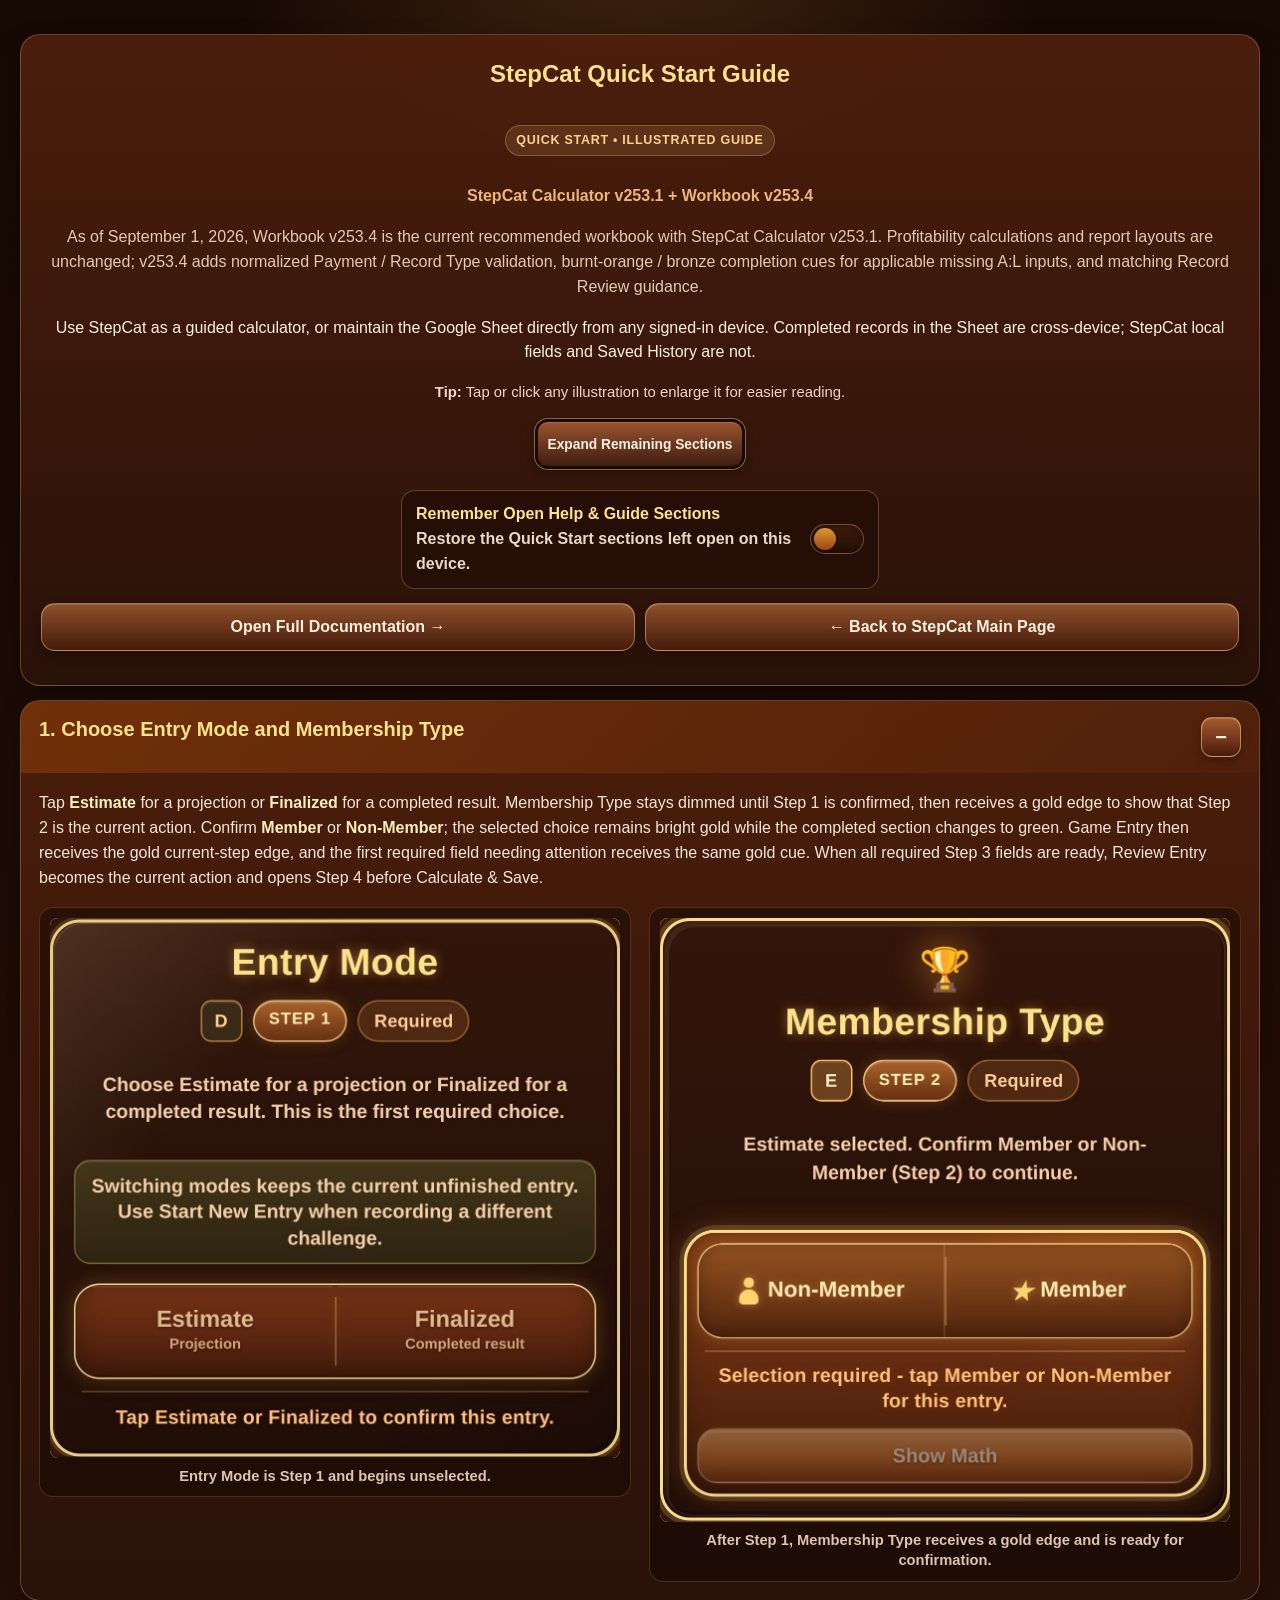
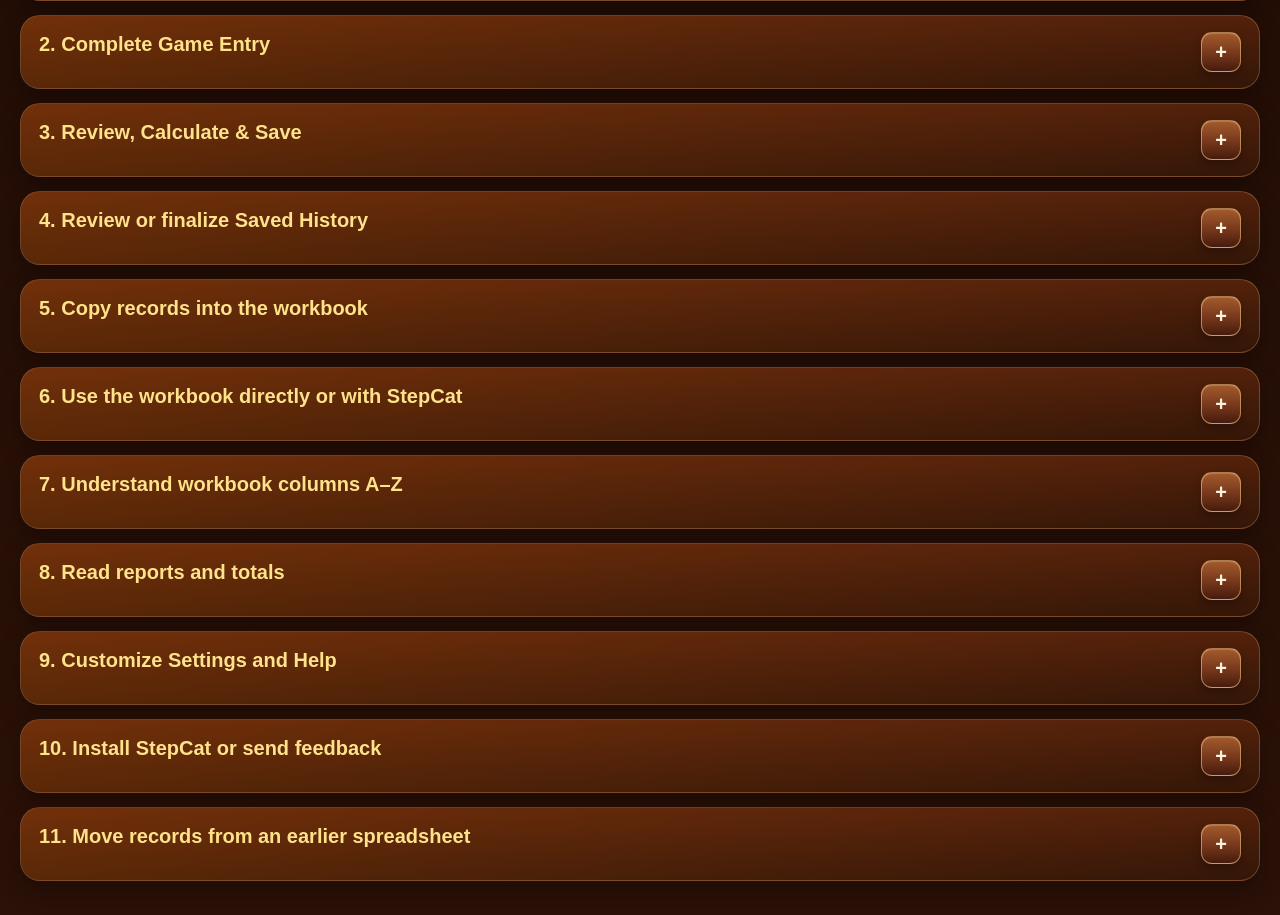
==== commit 3ecba6bd: "Add files via upload Spreadsheet formatting changes" ====
--- a/quick-start-guide.html
+++ b/quick-start-guide.html
@@ -18,8 +18,8 @@
 .stepcat-image-viewer-close{position:absolute;top:0;right:0;z-index:2;min-width:48px;min-height:48px;border:1px solid rgba(255,219,158,.6);border-radius:15px;background:linear-gradient(180deg,#f0aa64,#cf6f22 54%,#8a350c);color:#fff8ed;font-size:28px;font-weight:900;line-height:1;box-shadow:0 7px 15px rgba(0,0,0,.34);cursor:pointer}
 @media(max-width:560px){.stepcat-image-viewer{padding:10px}.stepcat-image-viewer-image{max-width:98vw;max-height:80vh}.stepcat-image-viewer-close{top:2px;right:2px}}
 @media print{.illustration-zoom-hint,.stepcat-image-viewer{display:none!important}.figure img{cursor:default}}
-</style></head><body><main class="wrap"><section class="hero"><h1>StepCat Quick Start Guide</h1><p class="document-kind">Quick Start • Illustrated Guide</p><p class="version">StepCat Calculator v253.1 + Workbook v253.4</p><p class="release-date-note">As of September 1, 2026, Workbook v253.4 is the current recommended workbook with StepCat Calculator v253.1. Profitability calculations and report layouts are unchanged; v253.4 adds normalized Payment / Record Type validation, soft-coral completion cues for applicable missing A:L inputs, and matching Record Review guidance.</p><p>Use StepCat as a guided calculator, or maintain the Google Sheet directly from any signed-in device. Completed records in the Sheet are cross-device; StepCat local fields and Saved History are not.</p><p class="illustration-zoom-hint"><strong>Tip:</strong> Tap or click any illustration to enlarge it for easier reading.</p><div class="guide-control-groups"><div aria-label="Guide section controls" class="section-controls"><button class="button guide-action" id="expandAll">Expand Sections</button><button class="button guide-action" id="collapseAll">Collapse Sections</button></div><div aria-label="Guide navigation" class="document-navigation"><a class="button nav-button" href="/standalone">Open Full Documentation →</a><a class="button nav-button" href="/" target="_top">← Back to StepCat Main Page</a></div></div><label class="guide-progress-toggle"><span class="guide-progress-label"><strong>Remember Open Help &amp; Guide Sections</strong><span>Restore the Quick Start sections left open on this device.</span></span><input id="rememberProgress" type="checkbox"/><span aria-hidden="true" class="guide-progress-switch"></span></label></section>
-<details class="guide-section" id="quick-1" open=""><summary>1. Choose Entry Mode and Membership Type</summary><div class="section-body"><p>Tap <strong>Estimate</strong> for a projection or <strong>Finalized</strong> for a completed result. Membership Type stays dimmed until Step 1 is confirmed, then receives a gold edge to show that Step 2 is the current action. Confirm <strong>Member</strong> or <strong>Non-Member</strong>; the selected choice remains bright gold while the completed section changes to green. Game Entry then receives the gold current-step edge, and the first required field needing attention receives the same gold cue. When all required Step 3 fields are ready, Review Entry becomes the current action and opens Step 4 before Calculate &amp; Save.</p><div class="shots"><figure class="figure"><img alt="Entry Mode is Step 1 and begins unselected." src="./images/01-game-record-information.jpg?v=2534completion"/><figcaption>Entry Mode is Step 1 and begins unselected.</figcaption></figure><figure class="figure"><img alt="Membership Type is Step 2 and confirms Member or Non-Member." src="./images/02-membership-confirmation.jpg?v=2534completion"/><figcaption>After Step 1, Membership Type receives a gold edge and is ready for confirmation.</figcaption></figure></div></div></details><details class="guide-section" id="quick-2"><summary>2. Complete Game Entry</summary><div class="section-body"><p>Step 3 keeps the familiar labeled inputs while reducing phone scrolling. Type only the values shown on the game platform; no field names, tab characters, or specially formatted text are required. Amount fields such as Gross Pot, Entry Fee, and Final Earned accept no more than two digits after the decimal; extra fractional digits and additional decimal points are not retained.</p><ul><li><strong>Game Details:</strong> Game Name, Start Date, End Date, Payment / Record Type, Notes, and Copied Date Format.</li><li><strong>Calculation Information:</strong> Gross Pot, Entry Fee, Eligible Players, and Total Players.</li><li><strong>Final Result:</strong> Final Earned / Chips and Disqualified status for Finalized entries. Estimates require no final amount.</li></ul><p class="note" data-note-label="Guided Entry">Use <strong>Continue</strong> to move to the next Step 3 section and <strong>Back</strong> to return to the previous one. Your entered values remain in place as you move between sections. Choose <strong>Show All Fields</strong> whenever you want all Step 3 fields visible together.</p><div class="shots"><figure class="figure"><img alt="Game Details for the real $100 Step Battle example." src="./images/03-filled-record-details.jpg?v=2534finaldocs"/><figcaption>Game Details for the $100 Step Battle example. Continue moves forward without clearing entered values.</figcaption></figure><figure class="figure"><img alt="Calculation Information for the same $100 Step Battle example." src="./images/04-calculation-information.jpg?v=2534finaldocs"/><figcaption>Calculation Information for the same finalized example: 50,700 pot, $100 fee, 460 eligible players, and 507 total players.</figcaption></figure></div><h3>Finalized entries: complete Final Result</h3><p>In Finalized mode, the disqualification control appears immediately before Final Earned / Chips. The status reads <strong>Disqualified: No</strong> for a normal result and <strong>Disqualified: Yes</strong> when selected; before Finalized mode is ready, the control remains unavailable. Turning it on sets Final Earned to 0.00 and locks the field until switched off.</p><p class="note" data-note-label="Disqualified">Leave <strong>Disqualified</strong> OFF for a normal result. Turn it ON only when the entry was actually disqualified. While ON, Final Earned is locked at 0.00; turning it OFF restores the value that was there before.</p><div class="shots"><figure class="figure"><img alt="Final Result before Final Earned is entered, with Disqualified set to No." src="./images/05-final-earned-requirement.jpg?v=2534finaldocs"/><figcaption>Final Result before Final Earned is entered. Disqualified: No is the normal default.</figcaption></figure><figure class="figure"><img alt="Final Result with $110.22 entered for the $100 Step Battle." src="./images/07-final-earned-entered.jpg?v=2534finaldocs"/><figcaption>$110.22 Final Earned entered for the normal, non-disqualified $100 Step Battle result.</figcaption></figure></div></div></details><details class="guide-section" id="quick-3"><summary>3. Review, Calculate &amp; Save</summary><div class="section-body"><p>When the required Step 3 values are ready, choose <strong>Review Entry</strong>. In Guided Sections, Step 3 collapses and dims as a completed group so Step 4 becomes the clear visual focus. Step 4 presents Entry Mode, Membership Type, Game Details, Calculation Information, Final Result together, including Notes and Copied Date Format before anything is saved. Opening the review does not automatically focus a field or open the mobile keyboard.</p><p>Choose <strong>Edit</strong> beside any review group to return to the exact Step 3 subsection. Choose <strong>Continue Editing</strong> to close the review without saving and return to Game Entry; the selected Step 3 subsection brightens and reopens.</p><p class="note" data-note-label="Before You Save">Opening <strong>Review Entry</strong> does not save anything. A Saved History record is created only after you choose <strong>Calculate &amp; Save</strong>.</p><h3>Calculate, save, or begin a new entry</h3><p>After reviewing Step 4, choose <strong>Calculate &amp; Save</strong> to validate the entry and store one result. A successful save keeps the completed fields visible for review during the current session while removing them from unfinished-draft recovery. Use <strong>View Saved Result</strong> to open the newest history card, <strong>Undo Last Save</strong> to remove that newest record, or <strong>Start New Entry</strong> when you are ready to reset the form.</p><p>Use <strong>Clear Game Entry</strong> at the bottom of Step 3 when needed. <strong>Restore Cleared Fields</strong> appears in the same location after clearing.</p><div class="shots one"><figure class="figure"><img alt="Step 4 review of the completed $100 Step Battle entry." src="./images/08-calculate-and-save.jpg?v=2534finaldocs"/><figcaption>Step 4 Review shows all completed values together before Calculate &amp; Save creates the Saved History record.</figcaption></figure></div></div></details><details class="guide-section" id="quick-4"><summary>4. Review or finalize Saved History</summary><div class="section-body"><p>Estimate cards show projected earnings while Accounting Result and ROI remain N/A. Each record receives a permanent non-editable <strong>SC-####</strong> Record ID. History cards use green for Profit, amber for Draw, red for Loss or Disqualification, blue for Estimate, and teal for Free Game results. The Result Color Guide beside Saved History writes out the same key, and every card also names its result. Tap <strong>Finalize This Estimate</strong> when the game ends; StepCat updates that same record and keeps its ID and history position.</p><div class="shots"><figure class="figure"><img alt="Current Step Marathon Estimate card with projection and Finalize This Estimate." src="./images/09-newest-saved-result.jpg?v=2531finaluxdocs"/><figcaption>Current Saved History Estimate example (SC-0004) with Finalize This Estimate.</figcaption></figure><figure class="figure"><img alt="Finalized Saved History card for the $100 Step Battle." src="./images/10-saved-history-card.jpg?v=2534finaldocs"/><figcaption>Finalized $100 Step Battle card: $110.22 Final Earned, $10.22 Profit, and 10.2% ROI.</figcaption></figure></div></div></details><details class="guide-section" id="quick-5"><summary>5. Copy records into the workbook</summary><div class="section-body"><p><strong>The calculator is optional.</strong> The Google Sheet can be maintained directly on a phone, tablet, or computer. Enter or paste A–M, leave N–Z untouched, and the workbook calculates its own results and reports.</p><p class="note" data-note-label="Switching Devices">Only records already added to your Google Sheet are available on another device. Saved History, settings, and unfinished entries remain on the device where they were created.</p><p>Tap <strong>Copy This Sheet Row</strong>, open Game Records, select the first empty cell in column A, and paste. Copy All Sheet Rows transfers all saved A–M records without a header row because row 4 already contains workbook headers.</p><div class="shots"><figure class="figure"><img alt="Copy This Sheet Row and Finalize This Estimate actions." src="./images/11-copy-sheet-row.jpg?v=2530r16"/><figcaption>Copy This Sheet Row and Finalize This Estimate actions.</figcaption></figure><figure class="figure"><img alt="Copy confirmation and Saved History context." src="./images/12-sheet-row-copied.jpg?v=2530r16"/><figcaption>Copy confirmation and Saved History context.</figcaption></figure><figure class="figure"><img alt="Saved History copy guidance followed by Restore History and Clear History maintenance controls." src="./images/33-saved-history-actions.jpg?v=2530r16"/><figcaption>Copy All Sheet Rows remains primary; Restore History and Clear History follow the copy guidance.</figcaption></figure></div><p class="warning"><strong>Paste in A–M only.</strong> Never overwrite formula columns N–Z.</p></div></details><details class="guide-section" id="quick-6"><summary>6. Use the workbook directly or with StepCat</summary><div class="section-body"><p><strong>Use one Google Sheets copy:</strong> open Workbook v253.4 from Help &amp; Resources, make your own editable copy if desired, then open that same Sheet from any device signed into the same Google account. Workbook v253.4 is self-contained and can be used with or without StepCat.</p><p>The workbook uses the app palette while preserving spreadsheet cues: pale gold/cream for user input, blue-gray for protected formulas, green for Profit, gray for Draw, blue for Estimate, yellow for Free Game, and red for losses or warnings.</p><div class="shots"><figure class="figure wide"><img alt="Workbook v253.4 upper Instructions section." src="./images/13-workbook-instructions.jpg?v=2534finaldocs"/><figcaption>Workbook v253.4 upper Instructions section with current Membership Fee wording and workbook safeguards.</figcaption></figure><figure class="figure wide"><img alt="Workbook v253.4 Carryover alternative fields and steps." src="./images/13-workbook-instructions-lower.jpg?v=2534finaldocs"/><figcaption>Carryover alternative: prior totals and the four setup steps. The guide text below states the current Membership Fee exclusion safeguard.</figcaption></figure></div></div></details><details class="guide-section" id="quick-7"><summary>7. Understand workbook columns A–Z</summary><div class="section-body"><p>Enter or paste records in <strong>A–M</strong>. Protected formulas calculate <strong>N–Z</strong> automatically. The workbook has 500 active record positions, normally rows 5–504. On mobile, you may insert a whole worksheet row where a record belongs and enter or paste A–M; the red boundary moves down temporarily. Afterward, delete the same number of unused blank rows immediately above the boundary so it returns to row 505. Never delete the red boundary itself. This direct-entry workflow is the workbook's normal independent operating mode; StepCat simply prepares the same A–M inputs for you. For special rows, use <strong>Free Game / Chips</strong> or <strong>Membership Fee</strong> in Payment / Record Type.</p><div class="shots"><figure class="figure wide"><img alt="Workbook v253.4 Game Records input columns A-M." src="./images/14-game-records-top.jpg?v=2534finaldocs"/><figcaption>Game Records A-M input area with rows 1-4 visible.</figcaption></figure><figure class="figure wide"><img alt="Workbook v253.4 protected formula columns N-Z." src="./images/16-formula-columns.jpg?v=2534finaldocs"/><figcaption>Protected formula columns N-Z. Do not edit or paste into these columns.</figcaption></figure><figure class="figure wide"><img alt="Workbook v253.4 Record Review and status totals." src="./images/17-record-review-totals.jpg?v=2534finaldocs"/><figcaption>Record Review v253.4 with result totals plus blue In Progress, amber Ready to Finalize, and red Estimate Date Issues status rows.</figcaption></figure></div></div></details><details class="guide-section" id="quick-8"><summary>8. Read reports and totals</summary><div class="section-body"><p>Summary gives exact Profit, Draw, and Disqualified counts, excludes Membership Fee rows from Games by Result, and tracks membership fees separately. Game Comparisons separates completed paid games from Estimates, Free Games, and Membership Fee rows. Best Results now shows meaningful high/low and record extremes for profit, positive ROI, elimination rate, challenge length, player fields, Gross Pot, and Free Game chips; genuine 0% elimination rates are eligible.</p><div class="shots"><figure class="figure wide"><img alt="Workbook v253.4 Summary dashboard." src="./images/20-summary.jpg?v=2534finaldocs"/><figcaption>Summary v253.4 with paid-game counts, Membership Fees, Actual Running Net Profit, and Free Game chips kept separate.</figcaption></figure><figure class="figure wide"><img alt="Workbook v253.4 Running Tally." src="./images/21-summary-tally.jpg?v=2534finaldocs"/><figcaption>Running Tally with exact counts and shares.</figcaption></figure><figure class="figure wide"><img alt="Workbook v253.4 Game Comparisons." src="./images/22-game-comparisons.jpg?v=2534finaldocs"/><figcaption>Game Comparisons v253.4 with paid-game performance and a separate Free Game Chip Performance section.</figcaption></figure><figure class="figure wide"><img alt="Workbook v253.4 Best Results live reference table." src="./images/23-best-results.jpg?v=2534finaldocs"/><figcaption>Best Results v253.4 live reference table.</figcaption></figure></div></div></details><details class="guide-section" id="quick-9"><summary>9. Customize Settings and Help</summary><div class="section-body"><p>Each Quick Explanation header includes a short helper line, followed by Expand All and Collapse All controls. Settings changes save automatically. Restore Defaults replaces saved preferences with StepCat’s original settings, including Haptic Feedback set to Low. It does not delete Saved History, current entry information, or spreadsheet records. Section Display, Starting State, Entry Preferences, Help &amp; Guides, Haptic Feedback, and Help &amp; Feedback are grouped separately. Every setting that needs explanation includes an information button. Informational popups use one large Close button. Default-open settings apply when StepCat starts or refreshes without overriding a drawer the user manually opened or collapsed during the current session. Help also explains that StepCat data is device-local and that the Google Sheet is the cross-device record.</p><div class="shots"><figure class="figure"><img alt="Settings Page Sections and Starting State." src="./images/24-settings-page-sections.jpg?v=2534completion"/><figcaption>Page Sections &amp; Starting State controls.</figcaption></figure><figure class="figure"><img alt="Settings Entry Preferences and safeguards." src="./images/24-settings-panel.jpg?v=2534completion"/><figcaption>Entry Preferences includes Remember Game Entry Layout.</figcaption></figure><figure class="figure"><img alt="Settings Help and Guides, Haptic Feedback, and Restore Defaults." src="./images/24-settings-lower.jpg?v=2534completion"/><figcaption>Help &amp; Guides, Haptic Feedback, and Restore Defaults.</figcaption></figure><figure class="figure"><img alt="Quick Explanations overview." src="./images/25-help-main.jpg?v=2534completion"/><figcaption>Quick Explanations overview.</figcaption></figure><figure class="figure"><img alt="Previous v253.3 Help and Resources - Guides &amp; Workbook layout example." src="./images/26-help-guides-downloads.jpg?v=2534historical"/><figcaption>Previous v253.3 Guides &amp; Workbook layout example. The current v253.4 link and download wording is reproduced in this guide rather than altering the historical screenshot.</figcaption></figure></div></div></details><details class="guide-section" id="quick-10"><summary>10. Install StepCat or send feedback</summary><div class="section-body"><p>Write Feedback is available in the main-page footer, Settings, and Help. The Install StepCat prompt reports whether installation is available. <strong>Don’t Show Again</strong> hides that prompt on the current browser/device, and <strong>Show Installation Prompt</strong> in Settings restores it. Tap the information button for Add to Home Screen and shortcut alternatives. Installed-app mode keeps the prompt hidden. Feedback prepares a message for your email app.</p><div class="shots"><figure class="figure"><img alt="State-aware Install StepCat card with contextual information." src="./images/28-install-stepcat-card.jpg?v=2530r16"/><figcaption>State-aware Install StepCat card with contextual information.</figcaption></figure><figure class="figure"><img alt="Compact Install information dialog with one large Close control." src="./images/34-install-information-dialog.jpg?v=2530r16"/><figcaption>Close the compact Install information dialog to remain on the main page.</figcaption></figure><figure class="figure"><img alt="Android Chrome installation or shortcut menu." src="./images/29-android-chrome-install-menu.jpg?v=2530r16"/><figcaption>Android Chrome installation or shortcut menu.</figcaption></figure><figure class="figure"><img alt="Android installation confirmation." src="./images/31-android-install-dialog.jpg?v=2530r16"/><figcaption>Android installation confirmation.</figcaption></figure><figure class="figure"><img alt="StepCat installed on an Android home screen." src="./images/32-stepcat-home-screen-icon.jpg?v=2530r16"/><figcaption>StepCat installed on an Android home screen.</figcaption></figure><figure class="figure"><img alt="Feedback dialog." src="./images/18-feedback-dialog.jpg?v=2530r16"/><figcaption>Feedback dialog.</figcaption></figure><figure class="figure"><img alt="Prepared feedback email." src="./images/19-feedback-email-prepared.jpg?v=2530r16"/><figcaption>Prepared feedback email.</figcaption></figure></div></div></details><details class="guide-section" id="quick-11"><summary>11. Move records from an earlier spreadsheet</summary><div class="section-body"><p>Copy from <strong>A5 through your last actual record row</strong> and paste into <strong>A5</strong> of Workbook v253.4. For example, if row 198 is your last record, copy <strong>A5:M198</strong>. You do not need to copy unused yellow rows down to the red boundary. Include any blank rows that occur between existing records so their order is preserved. Existing records do not need to be retyped.</p><p><strong>Computer:</strong> use Paste special → Values only. <strong>Phone or tablet:</strong> regular Paste is acceptable when only A–M are copied. Minor appearance differences can be corrected later.</p><p class="warning">Do not copy N–Z, headers, entire rows, entire sheets, reports, or charts.</p><p class="note" data-note-label="Current Update"><strong>Workbook v253.4:</strong> the What’s New card at the top of StepCat summarizes the September 1 completion-cue and validation update. The current details are reproduced in this guide, so no representational screenshot is substituted for the live card.</p><div class="shots one"><figure class="figure"><img alt="Previous v253.3 Move Existing Records dialog layout example." src="./images/35-move-existing-records.jpg?v=2534historical"/><figcaption>Previous v253.3 Move Existing Records dialog layout example. Current v253.4 migration guidance is reproduced in the surrounding text rather than altering the historical screenshot.</figcaption></figure></div><h3>Release Note</h3><p><strong>As of September 1, 2026, Workbook v253.4 is recommended with StepCat Calculator v253.1.</strong> It retains the August 11 row/formula safeguards and adds the documented mobile boundary workflow, shorter special record labels, alignment refinements, and expanded Best Results reporting. <strong>Earlier corrected workbooks can continue to perform the core calculations, so migration is not mandatory solely because Workbook v253.4 exists.</strong></p><p>If your workbook predates the August 11 corrections, shows formula/reference problems, or you want the current v253.4 validation and completion-cue presentation, open Workbook v253.4 and transfer A5:M only through the last actual record row. Unused yellow rows down to the red boundary do not need to be copied. No Carryover is needed merely to update; use Carryover only when all 500 active record positions are actually filled.</p><p><strong>Cross-device note:</strong> the workbook may be maintained directly through Google Sheets. StepCat itself does not synchronize Saved History or unfinished fields between devices.</p></div></details></main><script id="stepcat-guide-image-check">(function(){function mark(img){img.style.display="none";var box=document.createElement("div");box.className="image-load-warning";box.textContent="Illustration could not be loaded. Re-upload the complete images folder beside index.html, then refresh this guide.";img.parentNode.insertBefore(box,img.nextSibling);}document.querySelectorAll("img").forEach(function(img){img.addEventListener("error",function(){mark(img);},{once:true});});})();</script><script>(function(){
+</style></head><body><main class="wrap"><section class="hero"><h1>StepCat Quick Start Guide</h1><p class="document-kind">Quick Start • Illustrated Guide</p><p class="version">StepCat Calculator v253.1 + Workbook v253.4</p><p class="release-date-note">As of September 1, 2026, Workbook v253.4 is the current recommended workbook with StepCat Calculator v253.1. Profitability calculations and report layouts are unchanged; v253.4 adds normalized Payment / Record Type validation, burnt-orange / bronze completion cues for applicable missing A:L inputs, and matching Record Review guidance.</p><p>Use StepCat as a guided calculator, or maintain the Google Sheet directly from any signed-in device. Completed records in the Sheet are cross-device; StepCat local fields and Saved History are not.</p><p class="illustration-zoom-hint"><strong>Tip:</strong> Tap or click any illustration to enlarge it for easier reading.</p><div class="guide-control-groups"><div aria-label="Guide section controls" class="section-controls"><button class="button guide-action" id="expandAll">Expand Sections</button><button class="button guide-action" id="collapseAll">Collapse Sections</button></div><div aria-label="Guide navigation" class="document-navigation"><a class="button nav-button" href="/standalone">Open Full Documentation →</a><a class="button nav-button" href="/" target="_top">← Back to StepCat Main Page</a></div></div><label class="guide-progress-toggle"><span class="guide-progress-label"><strong>Remember Open Help &amp; Guide Sections</strong><span>Restore the Quick Start sections left open on this device.</span></span><input id="rememberProgress" type="checkbox"/><span aria-hidden="true" class="guide-progress-switch"></span></label></section>
+<details class="guide-section" id="quick-1" open=""><summary>1. Choose Entry Mode and Membership Type</summary><div class="section-body"><p>Tap <strong>Estimate</strong> for a projection or <strong>Finalized</strong> for a completed result. Membership Type stays dimmed until Step 1 is confirmed, then receives a gold edge to show that Step 2 is the current action. Confirm <strong>Member</strong> or <strong>Non-Member</strong>; the selected choice remains bright gold while the completed section changes to green. Game Entry then receives the gold current-step edge, and the first required field needing attention receives the same gold cue. When all required Step 3 fields are ready, Review Entry becomes the current action and opens Step 4 before Calculate &amp; Save.</p><div class="shots"><figure class="figure"><img alt="Entry Mode is Step 1 and begins unselected." src="./images/01-game-record-information.jpg?v=2534completion"/><figcaption>Entry Mode is Step 1 and begins unselected.</figcaption></figure><figure class="figure"><img alt="Membership Type is Step 2 and confirms Member or Non-Member." src="./images/02-membership-confirmation.jpg?v=2534completion"/><figcaption>After Step 1, Membership Type receives a gold edge and is ready for confirmation.</figcaption></figure></div></div></details><details class="guide-section" id="quick-2"><summary>2. Complete Game Entry</summary><div class="section-body"><p>Step 3 keeps the familiar labeled inputs while reducing phone scrolling. Type only the values shown on the game platform; no field names, tab characters, or specially formatted text are required. Amount fields such as Gross Pot, Entry Fee, and Final Earned accept no more than two digits after the decimal; extra fractional digits and additional decimal points are not retained.</p><ul><li><strong>Game Details:</strong> Game Name, Start Date, End Date, Payment / Record Type, Notes, and Copied Date Format.</li><li><strong>Calculation Information:</strong> Gross Pot, Entry Fee, Eligible Players, and Total Players.</li><li><strong>Final Result:</strong> Final Earned / Chips and Disqualified status for Finalized entries. Estimates require no final amount.</li></ul><p class="note" data-note-label="Guided Entry">Use <strong>Continue</strong> to move to the next Step 3 section and <strong>Back</strong> to return to the previous one. Your entered values remain in place as you move between sections. Choose <strong>Show All Fields</strong> whenever you want all Step 3 fields visible together.</p><div class="shots"><figure class="figure"><img alt="Game Details for the real $100 Step Battle example." src="./images/03-filled-record-details.jpg?v=2534finaldocs"/><figcaption>Game Details for the $100 Step Battle example. Continue moves forward without clearing entered values.</figcaption></figure><figure class="figure"><img alt="Calculation Information for the same $100 Step Battle example." src="./images/04-calculation-information.jpg?v=2534finaldocs"/><figcaption>Calculation Information for the same finalized example: 50,700 pot, $100 fee, 460 eligible players, and 507 total players.</figcaption></figure></div><h3>Finalized entries: complete Final Result</h3><p>In Finalized mode, the disqualification control appears immediately before Final Earned / Chips. The status reads <strong>Disqualified: No</strong> for a normal result and <strong>Disqualified: Yes</strong> when selected; before Finalized mode is ready, the control remains unavailable. Turning it on sets Final Earned to 0.00 and locks the field until switched off.</p><p class="note" data-note-label="Disqualified">Leave <strong>Disqualified</strong> OFF for a normal result. Turn it ON only when the entry was actually disqualified. While ON, Final Earned is locked at 0.00; turning it OFF restores the value that was there before.</p><div class="shots"><figure class="figure"><img alt="Final Result before Final Earned is entered, with Disqualified set to No." src="./images/05-final-earned-requirement.jpg?v=2534finaldocs"/><figcaption>Final Result before Final Earned is entered. Disqualified: No is the normal default.</figcaption></figure><figure class="figure"><img alt="Final Result with $110.22 entered for the $100 Step Battle." src="./images/07-final-earned-entered.jpg?v=2534finaldocs"/><figcaption>$110.22 Final Earned entered for the normal, non-disqualified $100 Step Battle result.</figcaption></figure></div></div></details><details class="guide-section" id="quick-3"><summary>3. Review, Calculate &amp; Save</summary><div class="section-body"><p>When the required Step 3 values are ready, choose <strong>Review Entry</strong>. In Guided Sections, Step 3 collapses and dims as a completed group so Step 4 becomes the clear visual focus. Step 4 presents Entry Mode, Membership Type, Game Details, Calculation Information, Final Result together, including Notes and Copied Date Format before anything is saved. Opening the review does not automatically focus a field or open the mobile keyboard.</p><p>Choose <strong>Edit</strong> beside any review group to return to the exact Step 3 subsection. Choose <strong>Continue Editing</strong> to close the review without saving and return to Game Entry; the selected Step 3 subsection brightens and reopens.</p><p class="note" data-note-label="Before You Save">Opening <strong>Review Entry</strong> does not save anything. A Saved History record is created only after you choose <strong>Calculate &amp; Save</strong>.</p><h3>Calculate, save, or begin a new entry</h3><p>After reviewing Step 4, choose <strong>Calculate &amp; Save</strong> to validate the entry and store one result. A successful save keeps the completed fields visible for review during the current session while removing them from unfinished-draft recovery. Use <strong>View Saved Result</strong> to open the newest history card, <strong>Undo Last Save</strong> to remove that newest record, or <strong>Start New Entry</strong> when you are ready to reset the form.</p><p>Use <strong>Clear Game Entry</strong> at the bottom of Step 3 when needed. <strong>Restore Cleared Fields</strong> appears in the same location after clearing.</p><div class="shots one"><figure class="figure"><img alt="Step 4 review of the completed $100 Step Battle entry." src="./images/08-calculate-and-save.jpg?v=2534finaldocs"/><figcaption>Step 4 Review shows all completed values together before Calculate &amp; Save creates the Saved History record.</figcaption></figure></div></div></details><details class="guide-section" id="quick-4"><summary>4. Review or finalize Saved History</summary><div class="section-body"><p>Estimate cards show projected earnings while Accounting Result and ROI remain N/A. Each record receives a permanent non-editable <strong>SC-####</strong> Record ID. History cards use green for Profit, amber for Draw, red for Loss or Disqualification, blue for Estimate, and teal for Free Game results. The Result Color Guide beside Saved History writes out the same key, and every card also names its result. Tap <strong>Finalize This Estimate</strong> when the game ends; StepCat updates that same record and keeps its ID and history position.</p><div class="shots"><figure class="figure"><img alt="Current Step Marathon Estimate card with projection and Finalize This Estimate." src="./images/09-newest-saved-result.jpg?v=2531finaluxdocs"/><figcaption>Current Saved History Estimate example (SC-0004) with Finalize This Estimate.</figcaption></figure><figure class="figure"><img alt="Finalized Saved History card for the $100 Step Battle." src="./images/10-saved-history-card.jpg?v=2534finaldocs"/><figcaption>Finalized $100 Step Battle card: $110.22 Final Earned, $10.22 Profit, and 10.2% ROI.</figcaption></figure></div></div></details><details class="guide-section" id="quick-5"><summary>5. Copy records into the workbook</summary><div class="section-body"><p><strong>The calculator is optional.</strong> The Google Sheet can be maintained directly on a phone, tablet, or computer. Enter or paste A–M, leave N–Z untouched, and the workbook calculates its own results and reports.</p><p class="note" data-note-label="Switching Devices">Only records already added to your Google Sheet are available on another device. Saved History, settings, and unfinished entries remain on the device where they were created.</p><p>Tap <strong>Copy This Sheet Row</strong>, open Game Records, select the first empty cell in column A, and paste. Copy All Sheet Rows transfers all saved A–M records without a header row because row 4 already contains workbook headers.</p><div class="shots"><figure class="figure"><img alt="Copy This Sheet Row and Finalize This Estimate actions." src="./images/11-copy-sheet-row.jpg?v=2530r16"/><figcaption>Copy This Sheet Row and Finalize This Estimate actions.</figcaption></figure><figure class="figure"><img alt="Copy confirmation and Saved History context." src="./images/12-sheet-row-copied.jpg?v=2530r16"/><figcaption>Copy confirmation and Saved History context.</figcaption></figure><figure class="figure"><img alt="Saved History copy guidance followed by Restore History and Clear History maintenance controls." src="./images/33-saved-history-actions.jpg?v=2530r16"/><figcaption>Copy All Sheet Rows remains primary; Restore History and Clear History follow the copy guidance.</figcaption></figure></div><p class="warning"><strong>Paste in A–M only.</strong> Never overwrite formula columns N–Z.</p></div></details><details class="guide-section" id="quick-6"><summary>6. Use the workbook directly or with StepCat</summary><div class="section-body"><p><strong>Use one Google Sheets copy:</strong> open Workbook v253.4 from Help &amp; Resources, make your own editable copy if desired, then open that same Sheet from any device signed into the same Google account. Workbook v253.4 is self-contained and can be used with or without StepCat.</p><p>The workbook uses the app palette while preserving spreadsheet cues: pale gold/cream for ordinary user input, burnt orange / bronze for applicable required A:L inputs that are still missing after a record has been started, and pale blue for protected calculated columns N:Z. In N:Z, result meaning is carried by the number/text color: green for Profit, dark/black for Draw or zero, and red for Loss, including a paid disqualification. Estimate timing/status cells in C and D keep their separate status colors.</p><div class="shots"><figure class="figure wide"><img alt="Workbook v253.4 upper Instructions section showing the bronze missing-input cue and calculated/result color key." src="./images/13-workbook-instructions.jpg?v=2534bronze"/><figcaption>Workbook v253.4 upper Instructions section showing the bronze missing-input cue, calculated/result color key, Membership Fee wording, and workbook safeguards.</figcaption></figure><figure class="figure wide"><img alt="Workbook v253.4 lower Instructions section showing the September 1 release note and calculation definitions." src="./images/13-workbook-instructions-lower.jpg?v=2534bronze"/><figcaption>Workbook v253.4 lower Instructions section showing the September 1 release note, calculation definitions, compatibility notes, and protected-formula safeguards.</figcaption></figure></div></div></details><details class="guide-section" id="quick-7"><summary>7. Understand workbook columns A–Z</summary><div class="section-body"><p>Enter or paste records in <strong>A–M</strong>. Protected formulas calculate <strong>N–Z</strong> automatically. The workbook has 500 active record positions, normally rows 5–504. On mobile, you may insert a whole worksheet row where a record belongs and enter or paste A–M; the red boundary moves down temporarily. Afterward, delete the same number of unused blank rows immediately above the boundary so it returns to row 505. Never delete the red boundary itself. This direct-entry workflow is the workbook's normal independent operating mode; StepCat simply prepares the same A–M inputs for you. For special rows, use <strong>Free Game / Chips</strong> or <strong>Membership Fee</strong> in Payment / Record Type.</p><div class="shots"><figure class="figure wide"><img alt="Workbook v253.4 Game Records input columns A-M." src="./images/14-game-records-top.jpg?v=2534finaldocs"/><figcaption>Game Records A-M input area with rows 1-4 visible.</figcaption></figure><figure class="figure wide"><img alt="Workbook v253.4 protected formula columns N-Z." src="./images/16-formula-columns.jpg?v=2534finaldocs"/><figcaption>Protected formula columns N-Z. Do not edit or paste into these columns.</figcaption></figure><figure class="figure wide"><img alt="Workbook v253.4 Record Review and status totals." src="./images/17-record-review-totals.jpg?v=2534finaldocs"/><figcaption>Record Review v253.4 with result totals plus blue In Progress, amber Ready to Finalize, and red Estimate Date Issues status rows.</figcaption></figure></div></div></details><details class="guide-section" id="quick-8"><summary>8. Read reports and totals</summary><div class="section-body"><p>Summary gives exact Profit, Draw, and Disqualified counts, excludes Membership Fee rows from Games by Result, and tracks membership fees separately. Game Comparisons separates completed paid games from Estimates, Free Games, and Membership Fee rows. Best Results now shows meaningful high/low and record extremes for profit, positive ROI, elimination rate, challenge length, player fields, Gross Pot, and Free Game chips; genuine 0% elimination rates are eligible.</p><div class="shots"><figure class="figure wide"><img alt="Workbook v253.4 Summary dashboard." src="./images/20-summary.jpg?v=2534finaldocs"/><figcaption>Summary v253.4 with paid-game counts, Membership Fees, Actual Running Net Profit, and Free Game chips kept separate.</figcaption></figure><figure class="figure wide"><img alt="Workbook v253.4 Running Tally." src="./images/21-summary-tally.jpg?v=2534finaldocs"/><figcaption>Running Tally with exact counts and shares.</figcaption></figure><figure class="figure wide"><img alt="Workbook v253.4 Game Comparisons." src="./images/22-game-comparisons.jpg?v=2534finaldocs"/><figcaption>Game Comparisons v253.4 with paid-game performance and a separate Free Game Chip Performance section.</figcaption></figure><figure class="figure wide"><img alt="Workbook v253.4 Best Results live reference table." src="./images/23-best-results.jpg?v=2534finaldocs"/><figcaption>Best Results v253.4 live reference table.</figcaption></figure></div></div></details><details class="guide-section" id="quick-9"><summary>9. Customize Settings and Help</summary><div class="section-body"><p>Each Quick Explanation header includes a short helper line, followed by Expand All and Collapse All controls. Settings changes save automatically. Restore Defaults replaces saved preferences with StepCat’s original settings, including Haptic Feedback set to Low. It does not delete Saved History, current entry information, or spreadsheet records. Section Display, Starting State, Entry Preferences, Help &amp; Guides, Haptic Feedback, and Help &amp; Feedback are grouped separately. Every setting that needs explanation includes an information button. Informational popups use one large Close button. Default-open settings apply when StepCat starts or refreshes without overriding a drawer the user manually opened or collapsed during the current session. Help also explains that StepCat data is device-local and that the Google Sheet is the cross-device record.</p><div class="shots"><figure class="figure"><img alt="Settings Page Sections and Starting State." src="./images/24-settings-page-sections.jpg?v=2534completion"/><figcaption>Page Sections &amp; Starting State controls.</figcaption></figure><figure class="figure"><img alt="Settings Entry Preferences and safeguards." src="./images/24-settings-panel.jpg?v=2534completion"/><figcaption>Entry Preferences includes Remember Game Entry Layout.</figcaption></figure><figure class="figure"><img alt="Settings Help and Guides, Haptic Feedback, and Restore Defaults." src="./images/24-settings-lower.jpg?v=2534completion"/><figcaption>Help &amp; Guides, Haptic Feedback, and Restore Defaults.</figcaption></figure><figure class="figure"><img alt="Quick Explanations overview." src="./images/25-help-main.jpg?v=2534completion"/><figcaption>Quick Explanations overview.</figcaption></figure><figure class="figure"><img alt="Previous v253.3 Help and Resources - Guides &amp; Workbook layout example." src="./images/26-help-guides-downloads.jpg?v=2534historical"/><figcaption>Previous v253.3 Guides &amp; Workbook layout example. The current v253.4 link and download wording is reproduced in this guide rather than altering the historical screenshot.</figcaption></figure></div></div></details><details class="guide-section" id="quick-10"><summary>10. Install StepCat or send feedback</summary><div class="section-body"><p>Write Feedback is available in the main-page footer, Settings, and Help. The Install StepCat prompt reports whether installation is available. <strong>Don’t Show Again</strong> hides that prompt on the current browser/device, and <strong>Show Installation Prompt</strong> in Settings restores it. Tap the information button for Add to Home Screen and shortcut alternatives. Installed-app mode keeps the prompt hidden. Feedback prepares a message for your email app.</p><div class="shots"><figure class="figure"><img alt="State-aware Install StepCat card with contextual information." src="./images/28-install-stepcat-card.jpg?v=2530r16"/><figcaption>State-aware Install StepCat card with contextual information.</figcaption></figure><figure class="figure"><img alt="Compact Install information dialog with one large Close control." src="./images/34-install-information-dialog.jpg?v=2530r16"/><figcaption>Close the compact Install information dialog to remain on the main page.</figcaption></figure><figure class="figure"><img alt="Android Chrome installation or shortcut menu." src="./images/29-android-chrome-install-menu.jpg?v=2530r16"/><figcaption>Android Chrome installation or shortcut menu.</figcaption></figure><figure class="figure"><img alt="Android installation confirmation." src="./images/31-android-install-dialog.jpg?v=2530r16"/><figcaption>Android installation confirmation.</figcaption></figure><figure class="figure"><img alt="StepCat installed on an Android home screen." src="./images/32-stepcat-home-screen-icon.jpg?v=2530r16"/><figcaption>StepCat installed on an Android home screen.</figcaption></figure><figure class="figure"><img alt="Feedback dialog." src="./images/18-feedback-dialog.jpg?v=2530r16"/><figcaption>Feedback dialog.</figcaption></figure><figure class="figure"><img alt="Prepared feedback email." src="./images/19-feedback-email-prepared.jpg?v=2530r16"/><figcaption>Prepared feedback email.</figcaption></figure></div></div></details><details class="guide-section" id="quick-11"><summary>11. Move records from an earlier spreadsheet</summary><div class="section-body"><p>Copy from <strong>A5 through your last actual record row</strong> and paste into <strong>A5</strong> of Workbook v253.4. For example, if row 198 is your last record, copy <strong>A5:M198</strong>. You do not need to copy unused yellow rows down to the red boundary. Include any blank rows that occur between existing records so their order is preserved. Existing records do not need to be retyped.</p><p><strong>Computer:</strong> use Paste special → Values only. <strong>Phone or tablet:</strong> regular Paste is acceptable when only A–M are copied. Minor appearance differences can be corrected later.</p><p class="warning">Do not copy N–Z, headers, entire rows, entire sheets, reports, or charts.</p><p class="note" data-note-label="Current Update"><strong>Workbook v253.4:</strong> the What’s New card at the top of StepCat summarizes the September 1 completion-cue and validation update. The current details are reproduced in this guide, so no representational screenshot is substituted for the live card.</p><div class="shots one"><figure class="figure"><img alt="Previous v253.3 Move Existing Records dialog layout example." src="./images/35-move-existing-records.jpg?v=2534historical"/><figcaption>Previous v253.3 Move Existing Records dialog layout example. Current v253.4 migration guidance is reproduced in the surrounding text rather than altering the historical screenshot.</figcaption></figure></div><h3>Release Note</h3><p><strong>As of September 1, 2026, Workbook v253.4 is recommended with StepCat Calculator v253.1.</strong> It retains the August 11 row/formula safeguards and adds the documented mobile boundary workflow, shorter special record labels, alignment refinements, and expanded Best Results reporting. <strong>Earlier corrected workbooks can continue to perform the core calculations, so migration is not mandatory solely because Workbook v253.4 exists.</strong></p><p>If your workbook predates the August 11 corrections, shows formula/reference problems, or you want the current v253.4 validation and completion-cue presentation, open Workbook v253.4 and transfer A5:M only through the last actual record row. Unused yellow rows down to the red boundary do not need to be copied. No Carryover is needed merely to update; use Carryover only when all 500 active record positions are actually filled.</p><p><strong>Cross-device note:</strong> the workbook may be maintained directly through Google Sheets. StepCat itself does not synchronize Saved History or unfinished fields between devices.</p></div></details></main><script id="stepcat-guide-image-check">(function(){function mark(img){img.style.display="none";var box=document.createElement("div");box.className="image-load-warning";box.textContent="Illustration could not be loaded. Re-upload the complete images folder beside index.html, then refresh this guide.";img.parentNode.insertBefore(box,img.nextSibling);}document.querySelectorAll("img").forEach(function(img){img.addEventListener("error",function(){mark(img);},{once:true});});})();</script><script>(function(){
   const details=[...document.querySelectorAll('.guide-section')];
   const remember=document.getElementById('rememberProgress');
   const progressKey='stepcat_quick_guide_progress_v253';
